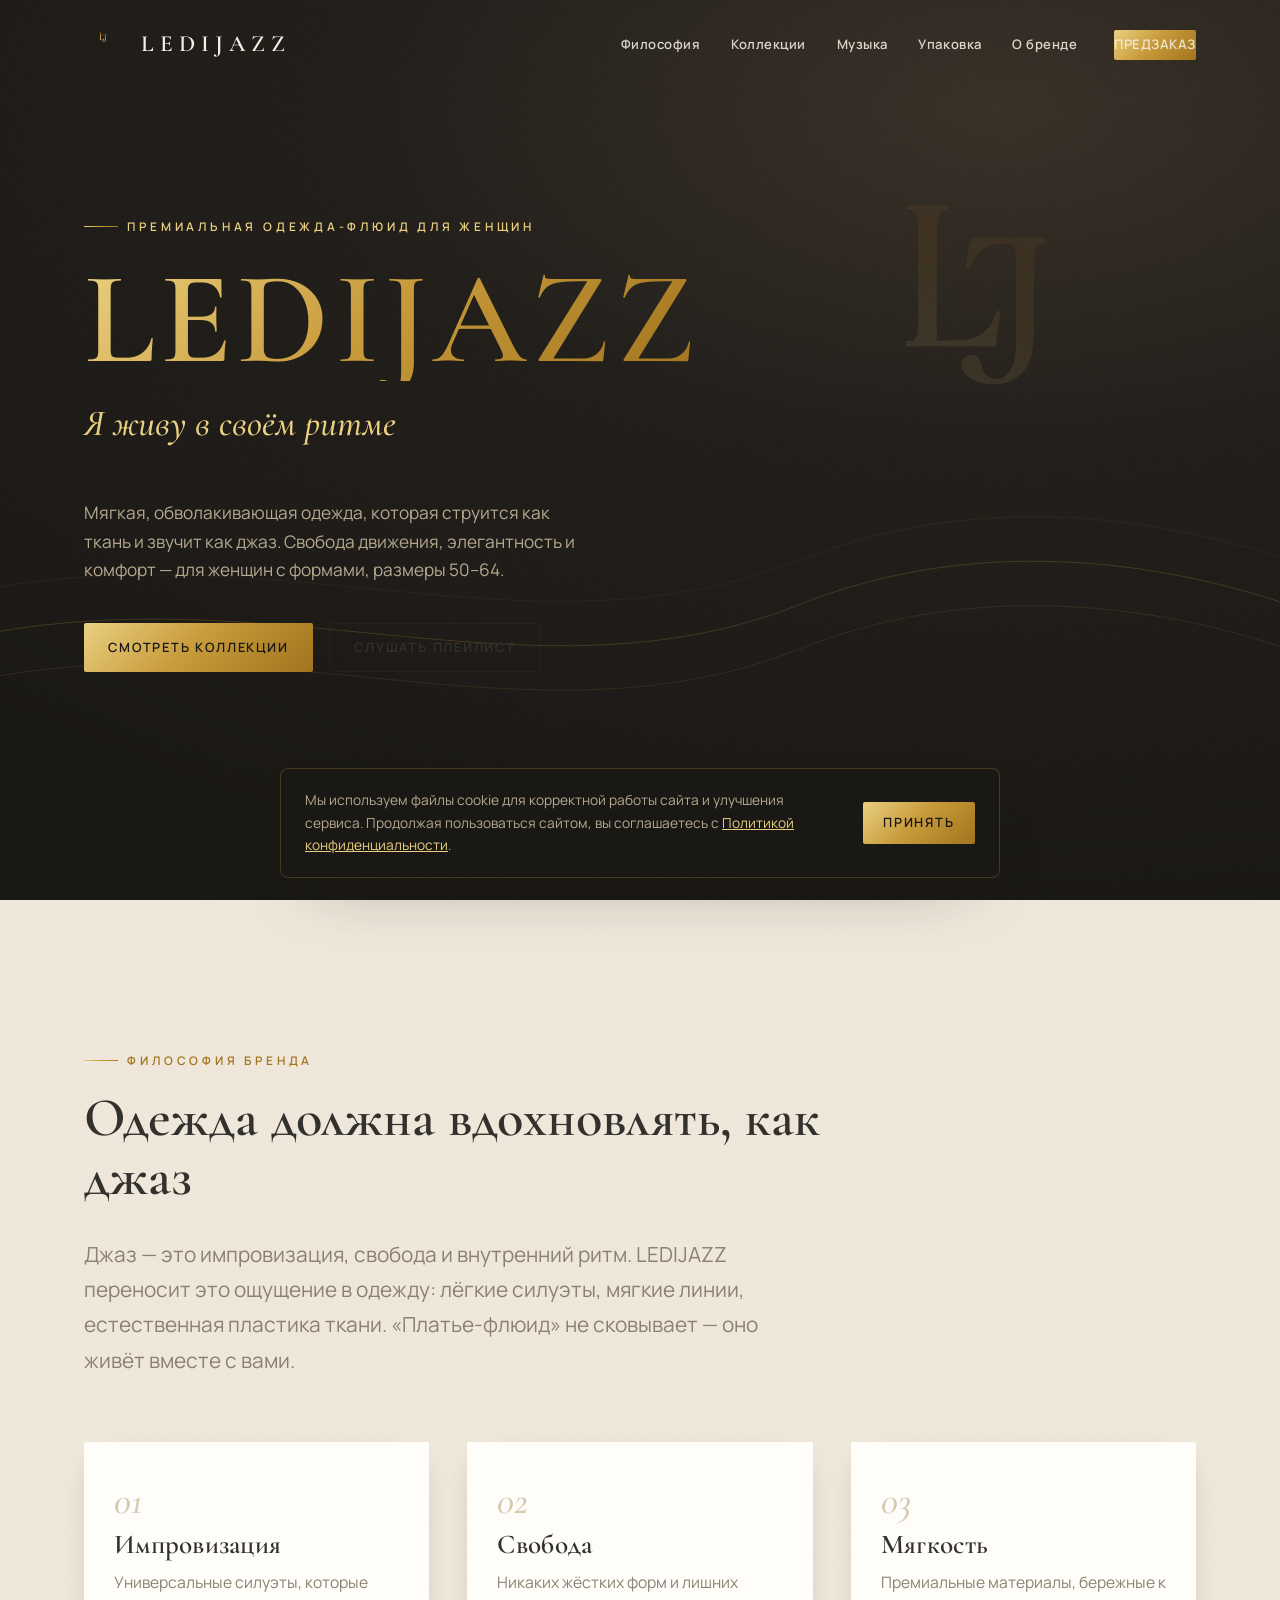
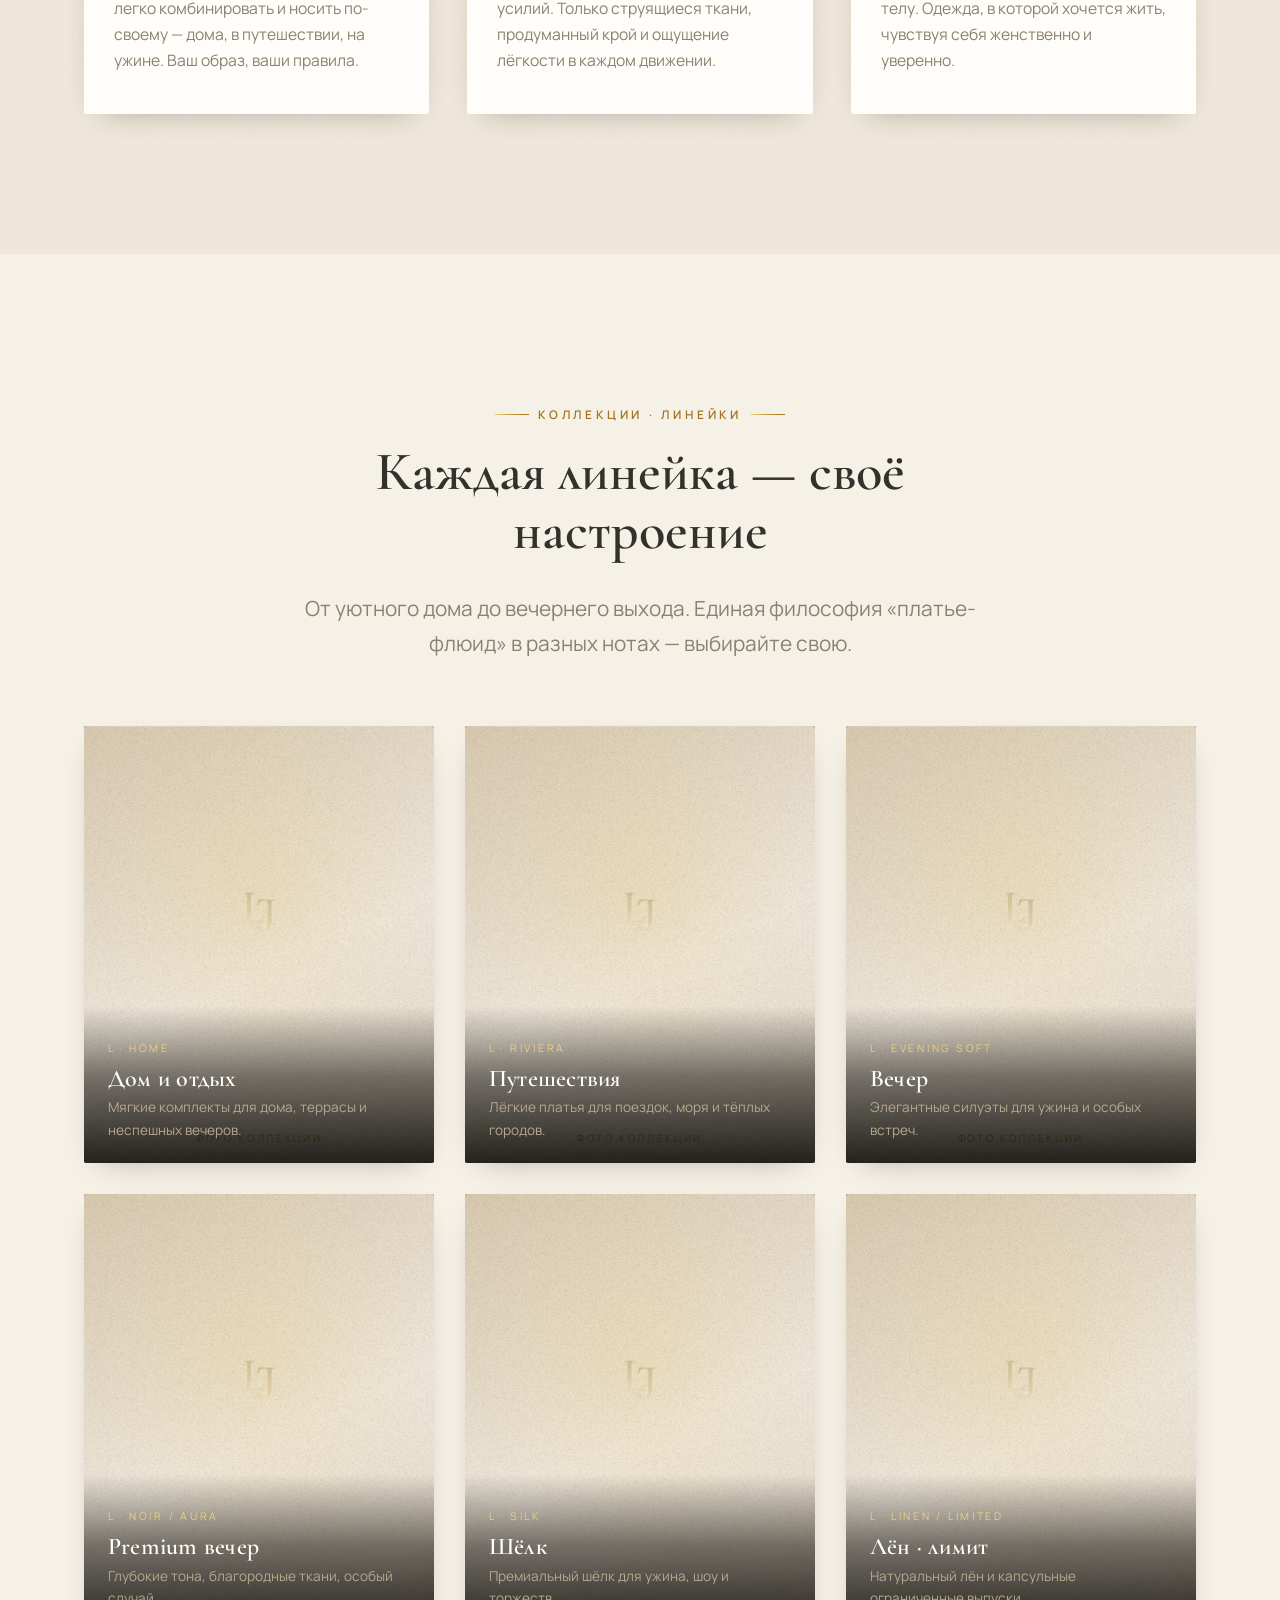
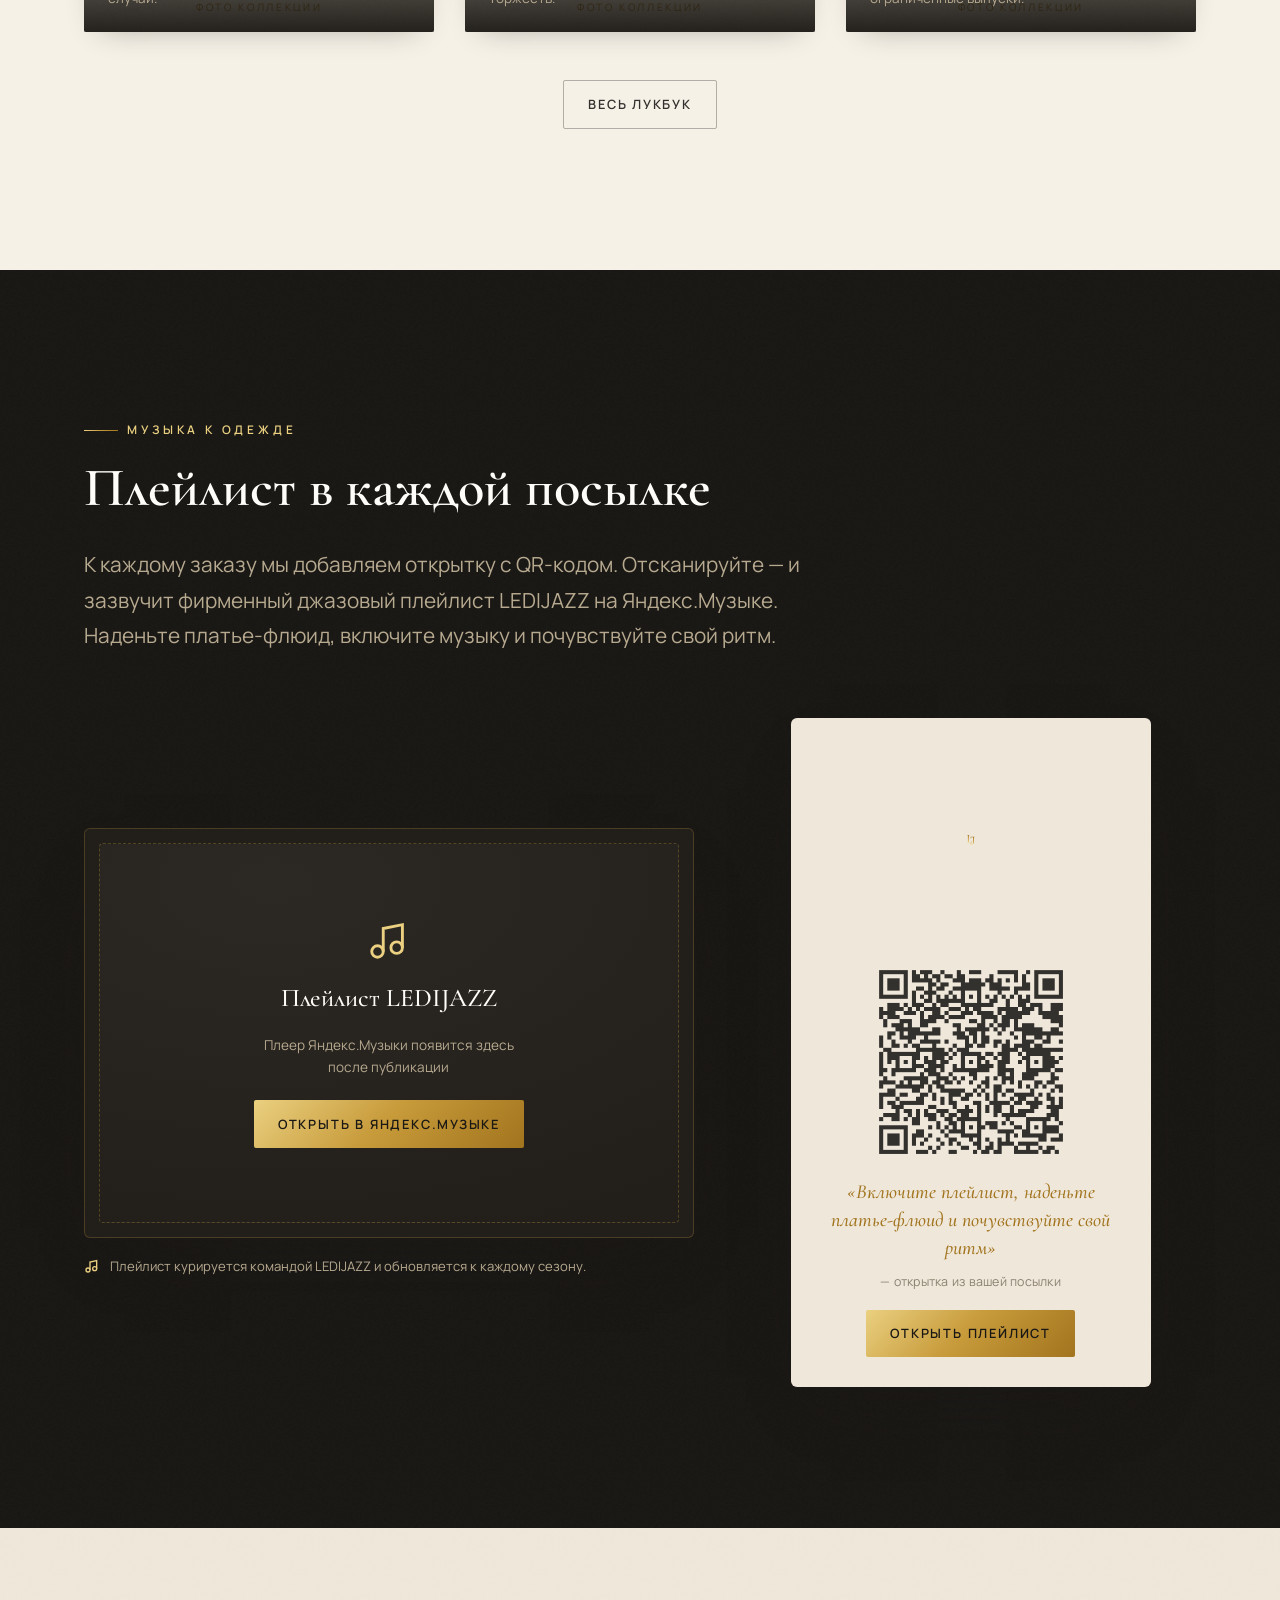
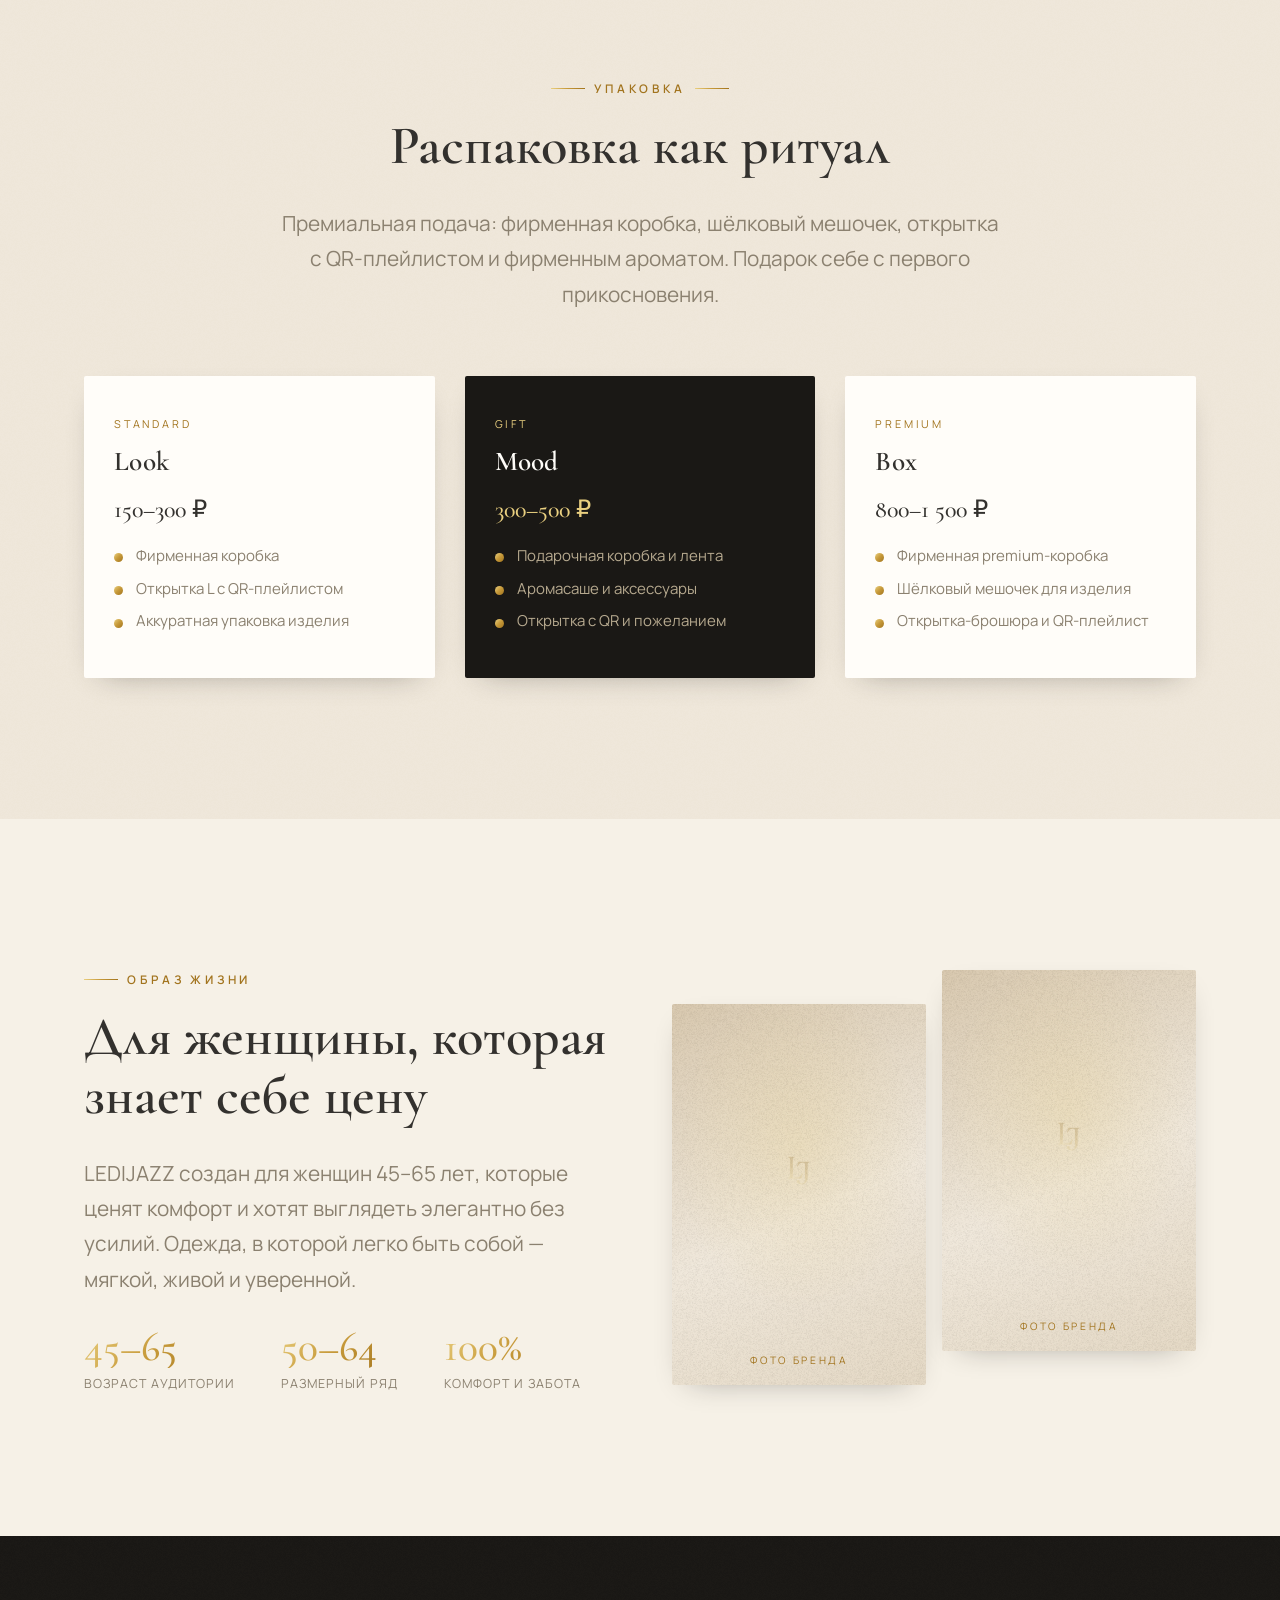
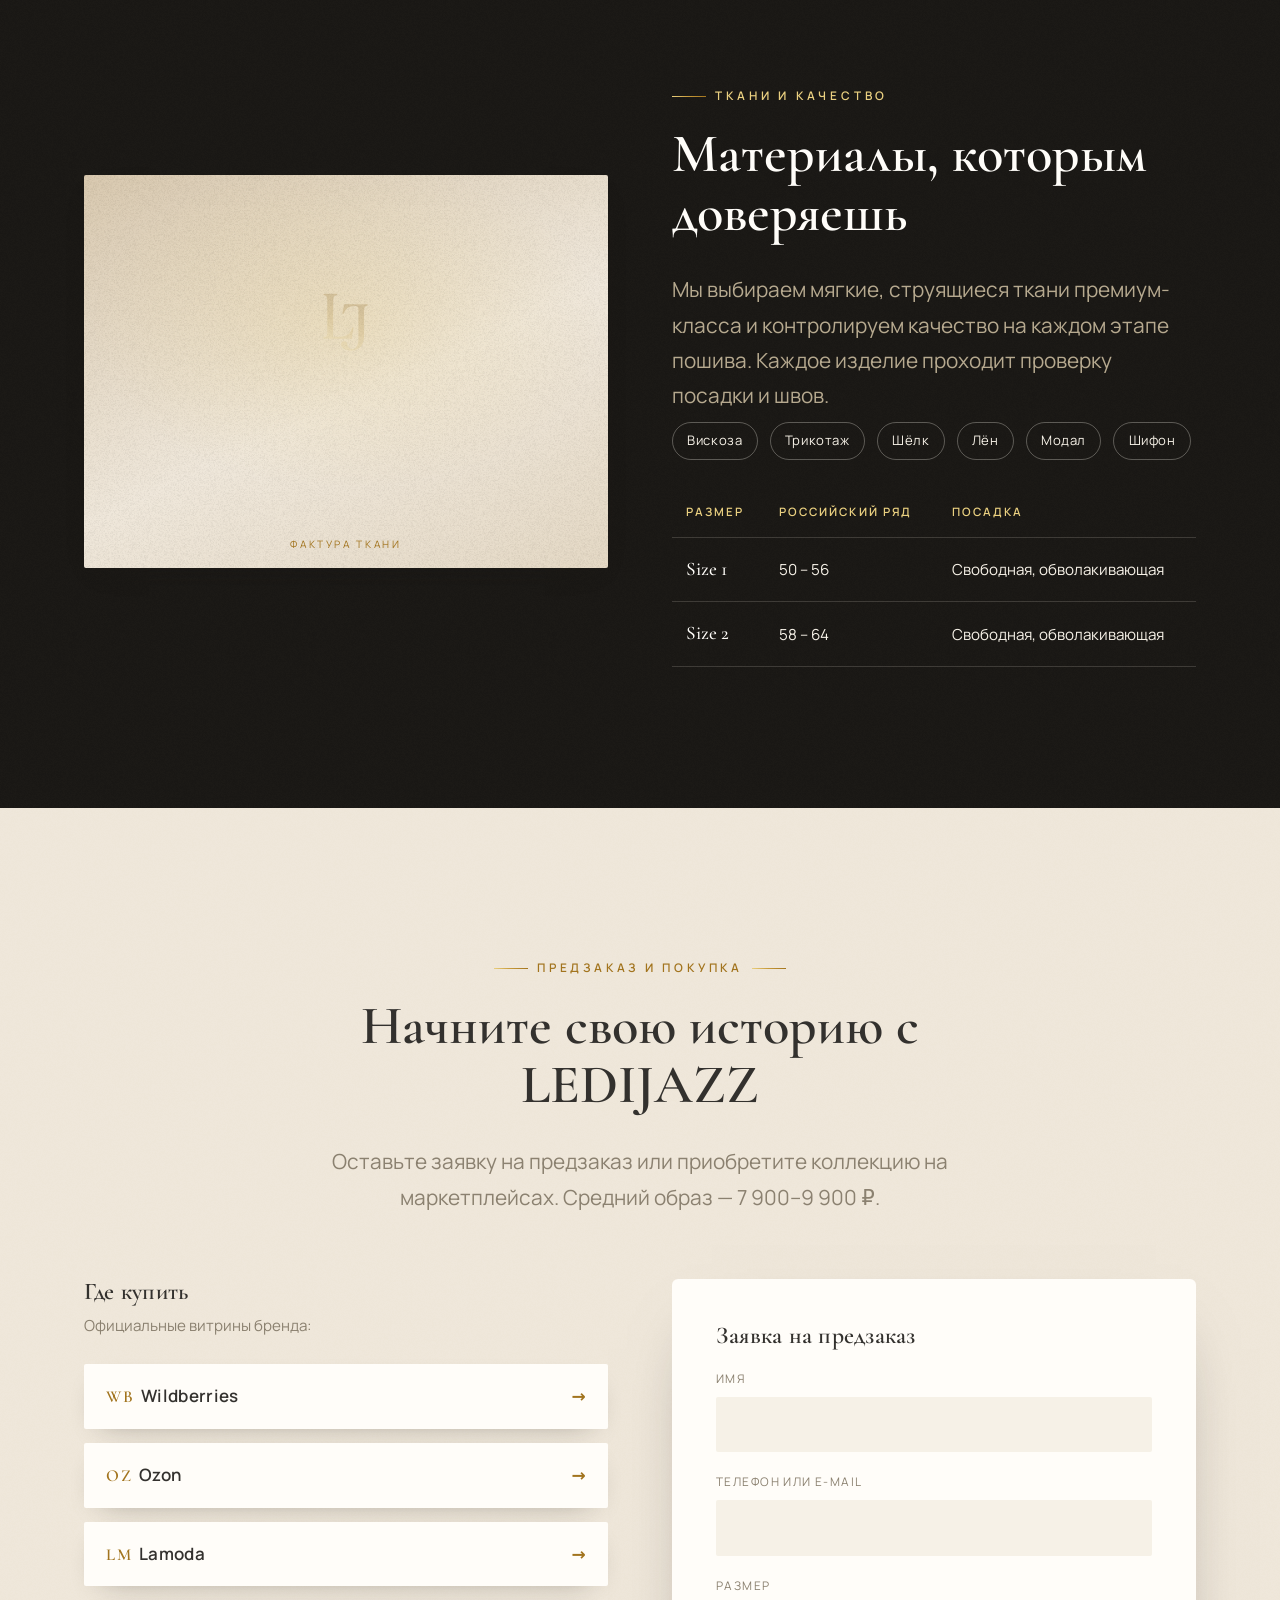
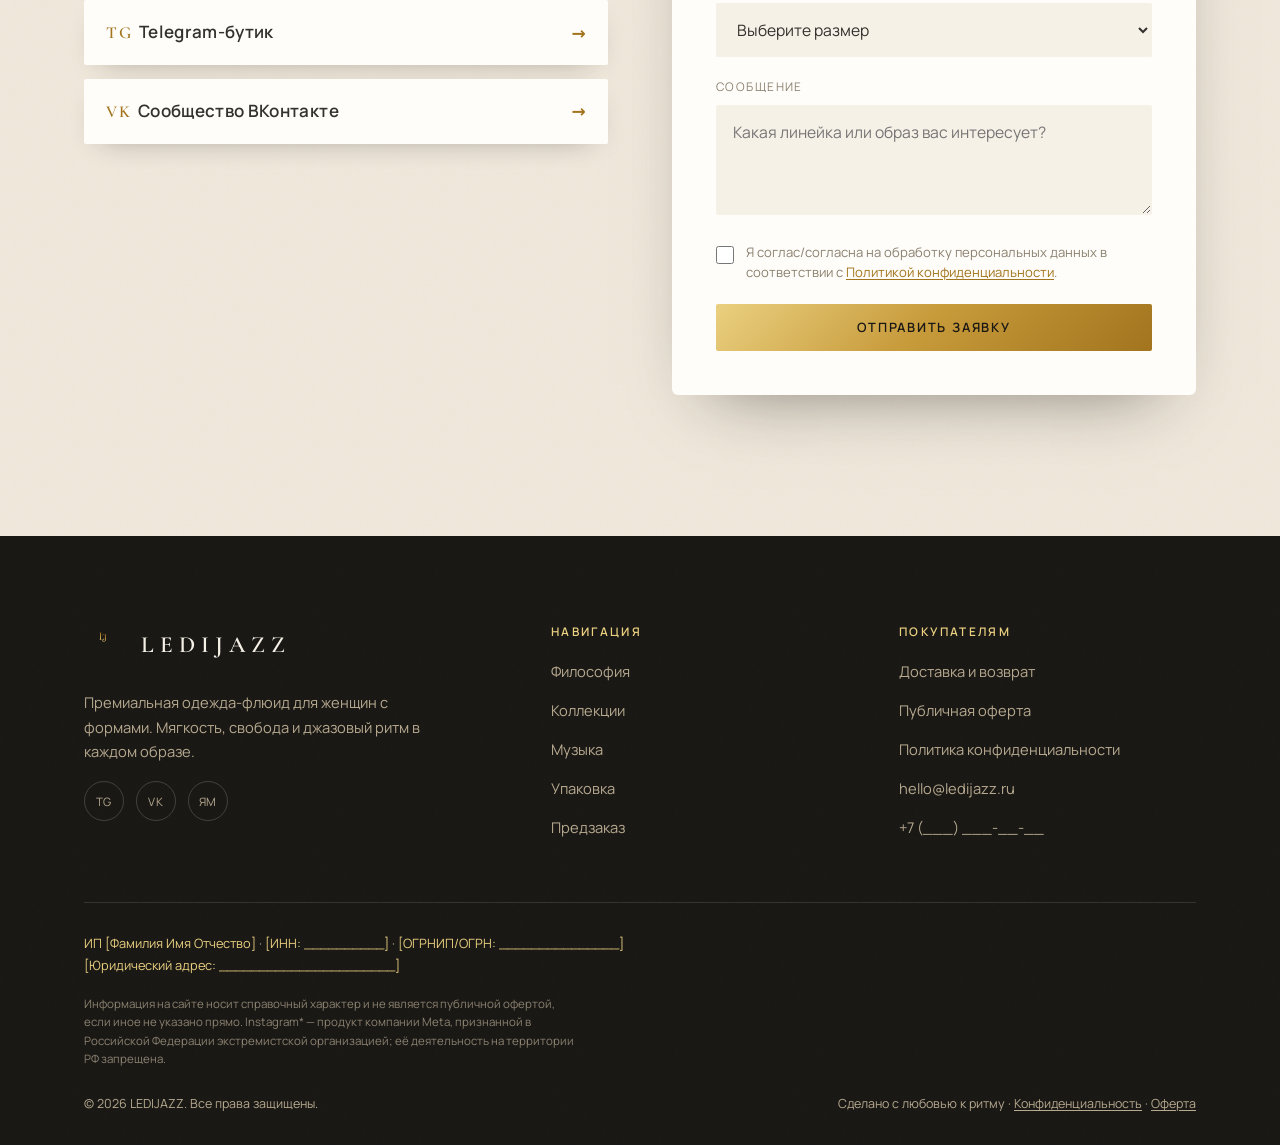
==== index.html @ 9dc288ba "Build premium LEDIJAZZ brand site Premium static brand showcase for LEDIJAZZ women's "fluid clothing" ====
<!DOCTYPE html>
<html lang="ru">
<head>
  <meta charset="UTF-8" />
  <meta name="viewport" content="width=device-width, initial-scale=1.0" />
  <title>LEDIJAZZ — премиальная одежда-флюид для женщин · Я живу в своём ритме</title>
  <meta name="description" content="LEDIJAZZ — премиальная одежда-флюид для женщин 45–65 лет, размеры 50–64. Мягкие, обволакивающие силуэты, философия джаза и плейлист в каждой посылке. Я живу в своём ритме." />
  <meta name="theme-color" content="#1A1815" />

  <!-- Open Graph -->
  <meta property="og:type" content="website" />
  <meta property="og:title" content="LEDIJAZZ — одежда-флюид. Я живу в своём ритме" />
  <meta property="og:description" content="Премиальная одежда-флюид для женщин с формами. Размеры 50–64. Джаз, мягкость, свобода." />
  <meta property="og:image" content="assets/img/ledijazz-logo.svg" />
  <meta property="og:locale" content="ru_RU" />

  <link rel="icon" type="image/svg+xml" href="assets/img/ledijazz-logo.svg" />
  <link rel="preload" href="assets/fonts/cormorant-garamond-600-normal-cyrillic.woff2" as="font" type="font/woff2" crossorigin />
  <link rel="preload" href="assets/fonts/manrope-400-normal-cyrillic.woff2" as="font" type="font/woff2" crossorigin />
  <link rel="stylesheet" href="assets/css/styles.css" />
</head>
<body>

  <!-- ============================ HEADER ============================ -->
  <header class="site-header">
    <div class="container">
      <a class="brand" href="#top" aria-label="LEDIJAZZ — на главную">
        <img class="mark" src="assets/img/ledijazz-logo.svg" alt="" />
        <span class="wordmark">Ledijazz</span>
      </a>
      <nav class="nav-links" aria-label="Главное меню">
        <a href="#philosophy">Философия</a>
        <a href="#collections">Коллекции</a>
        <a href="#music">Музыка</a>
        <a href="#packaging">Упаковка</a>
        <a href="#audience">О бренде</a>
        <a class="btn btn-gold nav-cta" href="#preorder">Предзаказ</a>
      </nav>
      <button class="nav-toggle" aria-label="Меню" aria-expanded="false">
        <span></span><span></span><span></span>
      </button>
    </div>
  </header>

  <!-- ============================ HERO ============================ -->
  <section class="hero grain" id="top">
    <img class="emblem-bg" src="assets/img/ledijazz-logo.svg" alt="" aria-hidden="true" />
    <svg class="deco-lines" viewBox="0 0 1440 900" preserveAspectRatio="xMidYMid slice" aria-hidden="true">
      <g fill="none" stroke="#C79A3A" stroke-width="1" opacity="0.5">
        <path d="M-50,720 C300,640 600,800 900,680 1200,560 1500,700 1500,700" />
        <path d="M-50,770 C300,690 600,850 900,730 1200,610 1500,750 1500,750" opacity="0.6"/>
        <path d="M-50,670 C300,590 600,750 900,630 1200,510 1500,650 1500,650" opacity="0.35"/>
      </g>
    </svg>
    <div class="container">
      <div class="hero-inner">
        <span class="kicker light reveal">Премиальная одежда-флюид для женщин</span>
        <h1 class="reveal d1"><span class="gold-text">Ledijazz</span></h1>
        <p class="tagline reveal d2">Я живу в своём ритме</p>
        <p class="sub reveal d3">Мягкая, обволакивающая одежда, которая струится как ткань и звучит как джаз. Свобода движения, элегантность и комфорт — для женщин с формами, размеры 50–64.</p>
        <div class="btn-row reveal d4">
          <a class="btn btn-gold" href="#collections">Смотреть коллекции</a>
          <a class="btn btn-ghost" href="#music" data-yandex-url>Слушать плейлист</a>
        </div>
      </div>
    </div>
    <div class="scroll-cue" aria-hidden="true"><span>Листайте</span><span class="line"></span></div>
  </section>

  <!-- ============================ PHILOSOPHY ============================ -->
  <section class="section-cream grain" id="philosophy">
    <div class="container">
      <div class="section-head reveal">
        <span class="kicker">Философия бренда</span>
        <h2 class="title">Одежда должна вдохновлять, как джаз</h2>
        <p class="lead">Джаз — это импровизация, свобода и внутренний ритм. LEDIJAZZ переносит это ощущение в одежду: лёгкие силуэты, мягкие линии, естественная пластика ткани. «Платье-флюид» не сковывает — оно живёт вместе с вами.</p>
      </div>
      <div class="philo-grid">
        <article class="philo-card reveal">
          <div class="idx">01</div>
          <h3>Импровизация</h3>
          <p>Универсальные силуэты, которые легко комбинировать и носить по-своему — дома, в путешествии, на ужине. Ваш образ, ваши правила.</p>
        </article>
        <article class="philo-card reveal d1">
          <div class="idx">02</div>
          <h3>Свобода</h3>
          <p>Никаких жёстких форм и лишних усилий. Только струящиеся ткани, продуманный крой и ощущение лёгкости в каждом движении.</p>
        </article>
        <article class="philo-card reveal d2">
          <div class="idx">03</div>
          <h3>Мягкость</h3>
          <p>Премиальные материалы, бережные к телу. Одежда, в которой хочется жить, чувствуя себя женственно и уверенно.</p>
        </article>
      </div>
    </div>
  </section>

  <!-- ============================ COLLECTIONS ============================ -->
  <section class="section-ivory" id="collections">
    <div class="container">
      <div class="section-head center reveal">
        <span class="kicker center">Коллекции · линейки</span>
        <h2 class="title">Каждая линейка — своё настроение</h2>
        <p class="lead">От уютного дома до вечернего выхода. Единая философия «платье-флюид» в разных нотах — выбирайте свою.</p>
      </div>
      <div class="collection-grid">

        <a class="coll-card reveal" href="collection.html">
          <div class="editorial">
            <img class="ph-emblem" src="assets/img/ledijazz-logo.svg" alt="" />
            <span class="ph-label">Фото коллекции</span>
          </div>
          <div class="meta">
            <span class="ln">L · Home</span>
            <h3>Дом и отдых</h3>
            <p>Мягкие комплекты для дома, террасы и неспешных вечеров.</p>
          </div>
        </a>

        <a class="coll-card reveal d1" href="collection.html">
          <div class="editorial">
            <img class="ph-emblem" src="assets/img/ledijazz-logo.svg" alt="" />
            <span class="ph-label">Фото коллекции</span>
          </div>
          <div class="meta">
            <span class="ln">L · Riviera</span>
            <h3>Путешествия</h3>
            <p>Лёгкие платья для поездок, моря и тёплых городов.</p>
          </div>
        </a>

        <a class="coll-card reveal d2" href="collection.html">
          <div class="editorial">
            <img class="ph-emblem" src="assets/img/ledijazz-logo.svg" alt="" />
            <span class="ph-label">Фото коллекции</span>
          </div>
          <div class="meta">
            <span class="ln">L · Evening Soft</span>
            <h3>Вечер</h3>
            <p>Элегантные силуэты для ужина и особых встреч.</p>
          </div>
        </a>

        <a class="coll-card reveal" href="collection.html">
          <div class="editorial">
            <img class="ph-emblem" src="assets/img/ledijazz-logo.svg" alt="" />
            <span class="ph-label">Фото коллекции</span>
          </div>
          <div class="meta">
            <span class="ln">L · Noir / Aura</span>
            <h3>Premium вечер</h3>
            <p>Глубокие тона, благородные ткани, особый случай.</p>
          </div>
        </a>

        <a class="coll-card reveal d1" href="collection.html">
          <div class="editorial">
            <img class="ph-emblem" src="assets/img/ledijazz-logo.svg" alt="" />
            <span class="ph-label">Фото коллекции</span>
          </div>
          <div class="meta">
            <span class="ln">L · Silk</span>
            <h3>Шёлк</h3>
            <p>Премиальный шёлк для ужина, шоу и торжеств.</p>
          </div>
        </a>

        <a class="coll-card reveal d2" href="collection.html">
          <div class="editorial">
            <img class="ph-emblem" src="assets/img/ledijazz-logo.svg" alt="" />
            <span class="ph-label">Фото коллекции</span>
          </div>
          <div class="meta">
            <span class="ln">L · Linen / Limited</span>
            <h3>Лён · лимит</h3>
            <p>Натуральный лён и капсульные ограниченные выпуски.</p>
          </div>
        </a>

      </div>
      <div class="btn-row reveal" style="justify-content:center;margin-top:48px">
        <a class="btn btn-ghost" href="collection.html">Весь лукбук</a>
      </div>
    </div>
  </section>

  <!-- ============================ MUSIC ============================ -->
  <section class="section-noir grain" id="music">
    <div class="container">
      <div class="section-head reveal">
        <span class="kicker light">Музыка к одежде</span>
        <h2 class="title">Плейлист в каждой посылке</h2>
        <p class="lead">К каждому заказу мы добавляем открытку с QR-кодом. Отсканируйте — и зазвучит фирменный джазовый плейлист LEDIJAZZ на Яндекс.Музыке. Наденьте платье-флюид, включите музыку и почувствуйте свой ритм.</p>
      </div>
      <div class="music-wrap">
        <div class="music-col reveal">
          <div class="music-player">
            <!-- src подставляется из config.js (yandexEmbedUrl). Замените на embed вашего плейлиста. -->
            <iframe data-yandex-embed
                    height="450"
                    frameborder="0"
                    title="Плейлист LEDIJAZZ на Яндекс.Музыке"
                    src="about:blank"
                    allow="clipboard-write"></iframe>
          </div>
          <p class="music-note">
            <svg width="16" height="16" viewBox="0 0 24 24" fill="none" stroke="#EAD080" stroke-width="2"><path d="M9 18V6l10-2v12"/><circle cx="6" cy="18" r="3"/><circle cx="16" cy="16" r="3"/></svg>
            Плейлист курируется командой LEDIJAZZ и обновляется к каждому сезону.
          </p>
        </div>
        <div class="music-col reveal d1">
          <div class="qr-card">
            <img class="seal" src="assets/img/ledijazz-logo.svg" alt="" />
            <img src="assets/img/qr-playlist.png" alt="QR-код плейлиста LEDIJAZZ" />
            <p class="postcard">«Включите плейлист, наденьте платье-флюид и почувствуйте свой ритм»</p>
            <p class="small">— открытка из вашей посылки</p>
            <a class="btn btn-gold" style="margin-top:18px" data-yandex-url href="#">Открыть плейлист</a>
          </div>
        </div>
      </div>
    </div>
  </section>

  <!-- ============================ PACKAGING ============================ -->
  <section class="section-cream grain" id="packaging">
    <div class="container">
      <div class="section-head center reveal">
        <span class="kicker center">Упаковка</span>
        <h2 class="title">Распаковка как ритуал</h2>
        <p class="lead">Премиальная подача: фирменная коробка, шёлковый мешочек, открытка с QR-плейлистом и фирменным ароматом. Подарок себе с первого прикосновения.</p>
      </div>
      <div class="pack-grid">
        <article class="pack-card reveal">
          <span class="tier">Standard</span>
          <h3>Look</h3>
          <p class="price">150–300 ₽</p>
          <ul>
            <li>Фирменная коробка</li>
            <li>Открытка L с QR-плейлистом</li>
            <li>Аккуратная упаковка изделия</li>
          </ul>
        </article>
        <article class="pack-card feature reveal d1">
          <span class="tier" style="color:var(--gold-lt)">Gift</span>
          <h3>Mood</h3>
          <p class="price">300–500 ₽</p>
          <ul>
            <li>Подарочная коробка и лента</li>
            <li>Аромасаше и аксессуары</li>
            <li>Открытка с QR и пожеланием</li>
          </ul>
        </article>
        <article class="pack-card reveal d2">
          <span class="tier">Premium</span>
          <h3>Box</h3>
          <p class="price">800–1 500 ₽</p>
          <ul>
            <li>Фирменная premium-коробка</li>
            <li>Шёлковый мешочек для изделия</li>
            <li>Открытка-брошюра и QR-плейлист</li>
          </ul>
        </article>
      </div>
    </div>
  </section>

  <!-- ============================ AUDIENCE / LIFESTYLE ============================ -->
  <section class="section-ivory" id="audience">
    <div class="container">
      <div class="split">
        <div class="split-text reveal">
          <span class="kicker">Образ жизни</span>
          <h2 class="title">Для женщины, которая знает себе цену</h2>
          <p class="lead">LEDIJAZZ создан для женщин 45–65 лет, которые ценят комфорт и хотят выглядеть элегантно без усилий. Одежда, в которой легко быть собой — мягкой, живой и уверенной.</p>
          <div class="stat-row">
            <div class="stat"><div class="n">45–65</div><div class="l">Возраст аудитории</div></div>
            <div class="stat"><div class="n">50–64</div><div class="l">Размерный ряд</div></div>
            <div class="stat"><div class="n">100%</div><div class="l">Комфорт и забота</div></div>
          </div>
        </div>
        <div class="split-media reveal d1">
          <div class="media-stack">
            <div class="editorial tall" data-zoom="">
              <img class="ph-emblem" src="assets/img/ledijazz-logo.svg" alt="" />
              <span class="ph-label">Фото бренда</span>
            </div>
            <div class="editorial tall" data-zoom="">
              <img class="ph-emblem" src="assets/img/ledijazz-logo.svg" alt="" />
              <span class="ph-label">Фото бренда</span>
            </div>
          </div>
        </div>
      </div>
    </div>
  </section>

  <!-- ============================ FABRICS & SIZES ============================ -->
  <section class="section-noir grain" id="quality">
    <div class="container">
      <div class="split rev">
        <div class="split-media reveal">
          <div class="editorial wide">
            <img class="ph-emblem" src="assets/img/ledijazz-logo.svg" alt="" />
            <span class="ph-label">Фактура ткани</span>
          </div>
        </div>
        <div class="split-text reveal d1">
          <span class="kicker light">Ткани и качество</span>
          <h2 class="title">Материалы, которым доверяешь</h2>
          <p class="lead">Мы выбираем мягкие, струящиеся ткани премиум-класса и контролируем качество на каждом этапе пошива. Каждое изделие проходит проверку посадки и швов.</p>
          <div class="fabric-list">
            <span class="chip">Вискоза</span>
            <span class="chip">Трикотаж</span>
            <span class="chip">Шёлк</span>
            <span class="chip">Лён</span>
            <span class="chip">Модал</span>
            <span class="chip">Шифон</span>
          </div>
          <table class="size-table">
            <thead><tr><th>Размер</th><th>Российский ряд</th><th>Посадка</th></tr></thead>
            <tbody>
              <tr><td>Size 1</td><td>50 – 56</td><td>Свободная, обволакивающая</td></tr>
              <tr><td>Size 2</td><td>58 – 64</td><td>Свободная, обволакивающая</td></tr>
            </tbody>
          </table>
        </div>
      </div>
    </div>
  </section>

  <!-- ============================ PREORDER ============================ -->
  <section class="section-cream grain" id="preorder">
    <div class="container">
      <div class="section-head center reveal">
        <span class="kicker center">Предзаказ и покупка</span>
        <h2 class="title">Начните свою историю с LEDIJAZZ</h2>
        <p class="lead">Оставьте заявку на предзаказ или приобретите коллекцию на маркетплейсах. Средний образ — 7&nbsp;900–9&nbsp;900&nbsp;₽.</p>
      </div>
      <div class="preorder-wrap">
        <div class="reveal">
          <h3 style="font-size:1.5rem;margin-bottom:8px">Где купить</h3>
          <p style="color:var(--muted);font-size:.95rem">Официальные витрины бренда:</p>
          <div class="buy-links">
            <a data-link="wildberries" href="#" target="_blank" rel="noopener"><span><span class="ico">WB</span> &nbsp;Wildberries</span><span class="arrow">→</span></a>
            <a data-link="ozon" href="#" target="_blank" rel="noopener"><span><span class="ico">OZ</span> &nbsp;Ozon</span><span class="arrow">→</span></a>
            <a data-link="lamoda" href="#" target="_blank" rel="noopener"><span><span class="ico">LM</span> &nbsp;Lamoda</span><span class="arrow">→</span></a>
            <a data-link="telegram" href="#" target="_blank" rel="noopener"><span><span class="ico">TG</span> &nbsp;Telegram-бутик</span><span class="arrow">→</span></a>
            <a data-link="vk" href="#" target="_blank" rel="noopener"><span><span class="ico">VK</span> &nbsp;Сообщество ВКонтакте</span><span class="arrow">→</span></a>
          </div>
        </div>

        <form class="form-card reveal d1" id="preorder-form" novalidate>
          <h3 style="font-size:1.5rem;margin-bottom:20px">Заявка на предзаказ</h3>
          <div class="form-msg" role="status"></div>
          <div class="field">
            <label for="f-name">Имя</label>
            <input type="text" id="f-name" name="name" autocomplete="name" required />
          </div>
          <div class="field">
            <label for="f-contact">Телефон или e-mail</label>
            <input type="text" id="f-contact" name="contact" autocomplete="email" required />
          </div>
          <div class="field">
            <label for="f-size">Размер</label>
            <select id="f-size" name="size">
              <option value="">Выберите размер</option>
              <option value="Size 1 (50–56)">Size 1 · 50–56</option>
              <option value="Size 2 (58–64)">Size 2 · 58–64</option>
              <option value="Не знаю / нужна консультация">Нужна консультация</option>
            </select>
          </div>
          <div class="field">
            <label for="f-note">Сообщение</label>
            <textarea id="f-note" name="note" placeholder="Какая линейка или образ вас интересует?"></textarea>
          </div>
          <label class="consent">
            <input type="checkbox" id="consent" name="consent" />
            <span>Я соглас/согласна на обработку персональных данных в соответствии с <a href="privacy.html" target="_blank" rel="noopener">Политикой конфиденциальности</a>.</span>
          </label>
          <button type="submit" class="btn btn-gold full">Отправить заявку</button>
        </form>
      </div>
    </div>
  </section>

  <!-- ============================ FOOTER ============================ -->
  <footer class="site-footer grain" id="contacts">
    <div class="container">
      <div class="footer-top">
        <div class="footer-brand">
          <a class="brand" href="#top">
            <img class="mark" src="assets/img/ledijazz-logo.svg" alt="" />
            <span class="wordmark">Ledijazz</span>
          </a>
          <p>Премиальная одежда-флюид для женщин с формами. Мягкость, свобода и джазовый ритм в каждом образе.</p>
          <div class="socials" style="margin-top:18px">
            <a data-link="telegram" href="#" target="_blank" rel="noopener" aria-label="Telegram">TG</a>
            <a data-link="vk" href="#" target="_blank" rel="noopener" aria-label="ВКонтакте">VK</a>
            <a data-yandex-url href="#" target="_blank" rel="noopener" aria-label="Яндекс.Музыка">ЯМ</a>
          </div>
        </div>
        <div class="footer-col">
          <h4>Навигация</h4>
          <ul>
            <li><a href="#philosophy">Философия</a></li>
            <li><a href="#collections">Коллекции</a></li>
            <li><a href="#music">Музыка</a></li>
            <li><a href="#packaging">Упаковка</a></li>
            <li><a href="#preorder">Предзаказ</a></li>
          </ul>
        </div>
        <div class="footer-col">
          <h4>Покупателям</h4>
          <ul>
            <li><a href="delivery.html">Доставка и возврат</a></li>
            <li><a href="offer.html">Публичная оферта</a></li>
            <li><a href="privacy.html">Политика конфиденциальности</a></li>
            <li><a data-contact-email href="mailto:hello@ledijazz.ru">hello@ledijazz.ru</a></li>
            <li><a data-contact-phone href="tel:+7">+7 (___) ___-__-__</a></li>
          </ul>
        </div>
      </div>

      <div class="requisites" style="margin-top:30px">
        <span data-req="legalName" class="ph">ИП [Фамилия Имя Отчество]</span> ·
        <span data-req="inn" class="ph">[ИНН: __________]</span> ·
        <span data-req="ogrn" class="ph">[ОГРНИП/ОГРН: _______________]</span><br>
        <span data-req="address" class="ph">[Юридический адрес: ______________________]</span>
      </div>

      <p class="disclaimer">
        Информация на сайте носит справочный характер и не является публичной офертой, если иное не указано прямо.
        Instagram* — продукт компании Meta, признанной в Российской Федерации экстремистской организацией;
        её деятельность на территории РФ запрещена.
      </p>

      <div class="footer-bottom">
        <span>© <span data-year>2026</span> LEDIJAZZ. Все права защищены.</span>
        <span>Сделано с любовью к ритму · <a href="privacy.html">Конфиденциальность</a> · <a href="offer.html">Оферта</a></span>
      </div>
    </div>
  </footer>

  <!-- Cookie banner -->
  <div class="cookie" role="dialog" aria-label="Уведомление о файлах cookie">
    <p>Мы используем файлы cookie для корректной работы сайта и улучшения сервиса. Продолжая пользоваться сайтом, вы соглашаетесь с <a href="privacy.html">Политикой конфиденциальности</a>.</p>
    <button class="btn btn-gold" data-cookie-accept>Принять</button>
  </div>

  <!-- Lightbox -->
  <div class="lightbox" role="dialog" aria-label="Просмотр изображения">
    <button class="close" aria-label="Закрыть">×</button>
    <img src="" alt="" />
  </div>

  <script src="assets/js/config.js"></script>
  <script src="assets/js/main.js"></script>
</body>
</html>
---- assets/css/styles.css ----
/* =========================================================================
   LEDIJAZZ — премиальный сайт бренда
   Дизайн-система: бежево-золотая палитра из логотипа, джазовая премиум-эстетика
   ========================================================================= */

@import url("../fonts/fonts.css");

/* ----------------------------- Tokens ----------------------------------- */
:root {
  --cream:    #EFE7DA;
  --ivory:    #F6F1E7;
  --sand:     #E4D8C4;
  --sand-2:   #D8C8AE;
  --gold:     #C79A3A;
  --gold-lt:  #EAD080;
  --bronze:   #A2741E;
  --graphite: #33312E;
  --noir:     #1A1815;
  --noir-2:   #221F1B;
  --noir-3:   #2C2823;
  --white:    #FFFDF9;
  --muted:    #8B8170;
  --muted-d:  #B6A98F;

  --gold-grad: linear-gradient(135deg, var(--gold-lt) 0%, var(--gold) 48%, var(--bronze) 100%);

  --serif: "Cormorant Garamond", "Times New Roman", Georgia, serif;
  --sans:  "Manrope", system-ui, -apple-system, "Segoe UI", Roboto, sans-serif;

  --maxw: 1240px;
  --gutter: clamp(20px, 5vw, 64px);
  --radius: 2px;

  --shadow-sm: 0 10px 30px -18px rgba(26,24,21,.45);
  --shadow-md: 0 30px 70px -40px rgba(26,24,21,.6);

  --ease: cubic-bezier(.22,.61,.36,1);
}

/* ----------------------------- Reset ------------------------------------ */
*, *::before, *::after { box-sizing: border-box; }
* { margin: 0; }
html { scroll-behavior: smooth; -webkit-text-size-adjust: 100%; }
@media (prefers-reduced-motion: reduce) {
  html { scroll-behavior: auto; }
  * { animation: none !important; transition: none !important; }
}
body {
  font-family: var(--sans);
  font-weight: 400;
  color: var(--graphite);
  background: var(--cream);
  line-height: 1.65;
  font-size: 17px;
  -webkit-font-smoothing: antialiased;
  text-rendering: optimizeLegibility;
  overflow-x: hidden;
}
img, svg { display: block; max-width: 100%; }
a { color: inherit; text-decoration: none; }
button { font: inherit; cursor: pointer; border: none; background: none; color: inherit; }
ul { list-style: none; padding: 0; }

/* ----------------------------- Typography ------------------------------- */
h1, h2, h3, h4 { font-family: var(--serif); font-weight: 600; line-height: 1.08; letter-spacing: .01em; }
.kicker {
  font-family: var(--sans);
  font-weight: 600;
  font-size: .74rem;
  letter-spacing: .32em;
  text-transform: uppercase;
  color: var(--bronze);
  display: inline-flex;
  align-items: center;
  gap: .8em;
}
.kicker::before {
  content: "";
  width: 34px; height: 1px;
  background: var(--gold-grad);
  display: inline-block;
}
.kicker.center::after {
  content: "";
  width: 34px; height: 1px;
  background: var(--gold-grad);
  display: inline-block;
}
.kicker.light { color: var(--gold-lt); }

h2.title {
  font-size: clamp(2rem, 5vw, 3.4rem);
  margin: .35em 0 .55em;
  letter-spacing: 0;
}
.lead {
  font-size: clamp(1.05rem, 2vw, 1.3rem);
  color: var(--muted);
  max-width: 56ch;
  line-height: 1.7;
}
.serif-accent { font-family: var(--serif); font-style: italic; }
.gold-text {
  background: var(--gold-grad);
  -webkit-background-clip: text; background-clip: text;
  -webkit-text-fill-color: transparent; color: transparent;
}

/* ----------------------------- Layout ----------------------------------- */
.container { width: 100%; max-width: var(--maxw); margin-inline: auto; padding-inline: var(--gutter); }
section { position: relative; padding-block: clamp(72px, 11vw, 150px); }
.section-cream { background: var(--cream); }
.section-ivory { background: var(--ivory); }
.section-sand  { background: linear-gradient(180deg, var(--ivory), var(--sand)); }
.section-noir  { background: var(--noir); color: var(--ivory); }
.section-noir .lead { color: var(--muted-d); }
.section-noir h2, .section-noir h3 { color: var(--white); }

/* grain overlay helper */
.grain::after {
  content: "";
  position: absolute; inset: 0;
  background-image: url("../img/grain.png");
  background-size: 240px;
  opacity: .5;
  pointer-events: none;
  mix-blend-mode: overlay;
  z-index: 1;
}
.section-noir.grain::after { opacity: .7; }
section > .container { position: relative; z-index: 2; }

.section-head { max-width: 760px; margin-bottom: clamp(36px, 6vw, 64px); }
.section-head.center { margin-inline: auto; text-align: center; }
.section-head.center .lead { margin-inline: auto; }

/* ----------------------------- Buttons ---------------------------------- */
.btn {
  --bg: var(--graphite); --fg: var(--ivory);
  display: inline-flex; align-items: center; justify-content: center; gap: .6em;
  padding: 1.02em 1.9em;
  background: var(--bg); color: var(--fg);
  font-size: .8rem; font-weight: 600; letter-spacing: .14em; text-transform: uppercase;
  border-radius: var(--radius);
  transition: transform .4s var(--ease), box-shadow .4s var(--ease), background .4s var(--ease), color .4s var(--ease);
  position: relative; overflow: hidden;
}
.btn:hover { transform: translateY(-3px); box-shadow: var(--shadow-md); }
.btn-gold { --bg: transparent; --fg: var(--noir); background: var(--gold-grad); }
.btn-ghost {
  --bg: transparent; --fg: var(--graphite);
  border: 1px solid color-mix(in srgb, var(--graphite) 35%, transparent);
}
.btn-ghost:hover { background: var(--graphite); color: var(--ivory); border-color: var(--graphite); }
.section-noir .btn-ghost { --fg: var(--ivory); border-color: color-mix(in srgb, var(--ivory) 30%, transparent); }
.section-noir .btn-ghost:hover { background: var(--ivory); color: var(--noir); }
.btn-row { display: flex; flex-wrap: wrap; gap: 16px; }

/* ----------------------------- Header / Nav ----------------------------- */
.site-header {
  position: fixed; inset: 0 0 auto 0; z-index: 100;
  display: flex; align-items: center;
  padding: clamp(14px, 2.4vw, 26px) 0;
  transition: background .5s var(--ease), padding .5s var(--ease), box-shadow .5s var(--ease);
}
.site-header.scrolled {
  background: color-mix(in srgb, var(--cream) 90%, transparent);
  backdrop-filter: blur(14px);
  padding-block: 12px;
  box-shadow: 0 1px 0 color-mix(in srgb, var(--bronze) 22%, transparent);
}
.site-header .container { display: flex; align-items: center; justify-content: space-between; gap: 24px; }

.brand { display: inline-flex; align-items: center; gap: 13px; }
.brand .mark { width: 38px; height: 38px; flex: none; transition: transform .5s var(--ease); }
.brand:hover .mark { transform: rotate(-6deg); }
.brand .wordmark {
  font-family: var(--serif); font-weight: 600; font-size: 1.45rem;
  letter-spacing: .26em; text-transform: uppercase; color: var(--graphite);
  line-height: 1; padding-left: .26em;
}
/* header over dark hero (top, not scrolled) */
.site-header:not(.scrolled) .brand .wordmark { color: var(--ivory); }
.site-header:not(.scrolled) .nav-links a { color: color-mix(in srgb, var(--ivory) 86%, transparent); }
.site-header:not(.scrolled) .nav-toggle span { background: var(--ivory); }

.nav-links { display: flex; align-items: center; gap: clamp(18px, 2.4vw, 38px); }
.nav-links a {
  font-size: .82rem; font-weight: 600; letter-spacing: .04em; color: var(--graphite);
  position: relative; padding: 4px 0; transition: color .3s var(--ease);
}
.nav-links a::after {
  content: ""; position: absolute; left: 0; bottom: -2px; width: 0; height: 1px;
  background: var(--gold-grad); transition: width .4s var(--ease);
}
.nav-links a:hover::after { width: 100%; }
.nav-links a:hover { color: var(--bronze); }
.nav-cta { margin-left: 6px; }

.nav-toggle { display: none; width: 44px; height: 44px; flex-direction: column; justify-content: center; gap: 6px; align-items: center; }
.nav-toggle span { width: 26px; height: 2px; background: var(--graphite); transition: transform .4s var(--ease), opacity .3s var(--ease); }
.nav-toggle.open span:nth-child(1) { transform: translateY(8px) rotate(45deg); }
.nav-toggle.open span:nth-child(2) { opacity: 0; }
.nav-toggle.open span:nth-child(3) { transform: translateY(-8px) rotate(-45deg); }

@media (max-width: 880px) {
  .nav-toggle { display: flex; z-index: 120; }
  .nav-links {
    position: fixed; inset: 0; flex-direction: column; justify-content: center; gap: 30px;
    background: var(--noir); color: var(--ivory);
    transform: translateX(100%); transition: transform .55s var(--ease); z-index: 110;
  }
  .nav-links.open { transform: translateX(0); }
  .nav-links a { color: var(--ivory) !important; font-size: 1.4rem; font-family: var(--serif); letter-spacing: .08em; }
  .nav-cta { margin: 10px 0 0; }
}

/* ----------------------------- Hero ------------------------------------- */
.hero {
  min-height: 100svh; display: flex; align-items: center;
  background: radial-gradient(120% 90% at 78% 12%, #3a3128 0%, var(--noir-2) 42%, var(--noir) 100%);
  color: var(--ivory); overflow: hidden; padding-top: 120px;
}
.hero .emblem-bg {
  position: absolute; right: -6%; top: 50%; transform: translateY(-50%);
  width: min(70vw, 760px); opacity: .10; z-index: 0; pointer-events: none;
  filter: drop-shadow(0 0 60px rgba(199,154,58,.3));
}
.hero .deco-lines { position: absolute; inset: 0; z-index: 0; opacity: .5; pointer-events: none; }
.hero-inner { position: relative; z-index: 3; max-width: 760px; }
.hero h1 {
  font-size: clamp(3.4rem, 12vw, 8.2rem);
  letter-spacing: .04em; line-height: .92; margin: .18em 0 .1em;
  text-transform: uppercase;
}
.hero h1 .gold-text { display: inline-block; }
.hero .tagline {
  font-family: var(--serif); font-style: italic; font-weight: 500;
  font-size: clamp(1.4rem, 3.4vw, 2.3rem); color: var(--gold-lt);
  margin-bottom: 1.2em;
}
.hero .sub { color: var(--muted-d); max-width: 46ch; margin-bottom: 2.2em; font-size: 1.08rem; }
.scroll-cue {
  position: absolute; left: 50%; bottom: 30px; transform: translateX(-50%); z-index: 3;
  display: flex; flex-direction: column; align-items: center; gap: 10px;
  color: var(--muted-d); font-size: .68rem; letter-spacing: .28em; text-transform: uppercase;
}
.scroll-cue .line { width: 1px; height: 46px; background: linear-gradient(var(--gold), transparent); animation: cue 2.2s var(--ease) infinite; }
@keyframes cue { 0%,100%{ transform: scaleY(.4); opacity:.4; transform-origin: top; } 50%{ transform: scaleY(1); opacity:1; transform-origin: top; } }

/* ----------------------------- Reveal animation ------------------------- */
.reveal { opacity: 0; transform: translateY(26px); transition: opacity .9s var(--ease), transform .9s var(--ease); }
.reveal.in { opacity: 1; transform: none; }
.reveal.d1 { transition-delay: .08s; }
.reveal.d2 { transition-delay: .16s; }
.reveal.d3 { transition-delay: .24s; }
.reveal.d4 { transition-delay: .32s; }

/* ----------------------------- Editorial image blocks ------------------- */
/* Replace placeholder by setting --img on the element, e.g.
   <div class="editorial" style="--img:url('assets/img/your-photo.jpg')"></div> */
.editorial {
  position: relative; border-radius: var(--radius); overflow: hidden;
  background:
    var(--img, none),
    linear-gradient(155deg, var(--sand-2) 0%, var(--cream) 55%, var(--sand) 100%);
  background-size: cover; background-position: center;
  aspect-ratio: 3 / 4; box-shadow: var(--shadow-sm);
  isolation: isolate;
}
.editorial.wide { aspect-ratio: 4 / 3; }
.editorial.tall { aspect-ratio: 2 / 3; }
.editorial::before { /* placeholder art: emblem watermark + grain */
  content: ""; position: absolute; inset: 0; z-index: 0;
  background:
    url("../img/grain.png") 0 0 / 200px,
    radial-gradient(70% 60% at 50% 38%, color-mix(in srgb, var(--gold-lt) 30%, transparent), transparent 70%);
  opacity: .8;
}
.editorial .ph-emblem {
  position: absolute; inset: 0; z-index: 1; margin: auto;
  width: 46%; opacity: .26;
  filter: saturate(.7) contrast(1.05);
}
.editorial .ph-label {
  position: absolute; left: 0; right: 0; bottom: 16px; z-index: 2; text-align: center;
  font-size: .64rem; letter-spacing: .26em; text-transform: uppercase; color: var(--bronze);
}
/* When a real image is set, hide placeholder art */
.editorial[style*="--img:url"]::before,
.editorial[style*="--img: url"]::before { display: none; }
.editorial[style*="--img:url"] .ph-emblem,
.editorial[style*="--img:url"] .ph-label,
.editorial[style*="--img: url"] .ph-emblem,
.editorial[style*="--img: url"] .ph-label { display: none; }

/* ----------------------------- Philosophy ------------------------------- */
.philo-grid { display: grid; grid-template-columns: repeat(3, 1fr); gap: clamp(20px, 3vw, 44px); margin-top: 12px; }
.philo-card { padding: 40px 30px; background: var(--white); border-radius: var(--radius); box-shadow: var(--shadow-sm); position: relative; overflow: hidden; }
.philo-card::before { content: ""; position: absolute; left: 0; top: 0; width: 100%; height: 3px; background: var(--gold-grad); transform: scaleX(0); transform-origin: left; transition: transform .6s var(--ease); }
.philo-card:hover::before { transform: scaleX(1); }
.philo-card .idx { font-family: var(--serif); font-style: italic; font-size: 2.4rem; color: var(--sand-2); line-height: 1; }
.philo-card h3 { font-size: 1.7rem; margin: .35em 0 .4em; }
.philo-card p { color: var(--muted); font-size: .98rem; }

/* ----------------------------- Collections ------------------------------ */
.collection-grid { display: grid; grid-template-columns: repeat(3, 1fr); gap: clamp(18px, 2.4vw, 34px); }
.coll-card { position: relative; display: block; border-radius: var(--radius); overflow: hidden; background: var(--noir); box-shadow: var(--shadow-sm); }
.coll-card .editorial { aspect-ratio: 4/5; box-shadow: none; border-radius: 0; transition: transform .9s var(--ease); }
.coll-card:hover .editorial { transform: scale(1.05); }
.coll-card .meta {
  position: absolute; inset: auto 0 0 0; z-index: 3; padding: 26px 24px 22px;
  background: linear-gradient(to top, rgba(20,18,15,.92), rgba(20,18,15,.55) 55%, transparent);
  color: var(--ivory);
}
.coll-card .meta .ln { font-size: .66rem; letter-spacing: .26em; text-transform: uppercase; color: var(--gold-lt); }
.coll-card .meta h3 { font-size: 1.5rem; color: var(--white); margin: .25em 0 .2em; }
.coll-card .meta p { font-size: .85rem; color: var(--muted-d); }

/* ----------------------------- Music ------------------------------------ */
.music-wrap { display: grid; grid-template-columns: 1.15fr .85fr; gap: clamp(28px, 4vw, 60px); align-items: center; }
.music-player { background: var(--noir-2); border: 1px solid color-mix(in srgb, var(--gold) 24%, transparent); border-radius: 6px; padding: 14px; box-shadow: var(--shadow-md); }
.music-player iframe { width: 100%; border: none; border-radius: 4px; display: block; }
.player-placeholder {
  min-height: 380px; border-radius: 4px;
  background: radial-gradient(120% 100% at 30% 10%, var(--noir-3), var(--noir-2));
  border: 1px dashed color-mix(in srgb, var(--gold) 30%, transparent);
  display: flex; flex-direction: column; align-items: center; justify-content: center; gap: 14px;
  text-align: center; padding: 30px;
}
.player-placeholder .pp-title { font-family: var(--serif); font-size: 1.6rem; color: var(--white); }
.player-placeholder .pp-sub { font-size: .85rem; color: var(--muted-d); max-width: 32ch; }
.player-placeholder .btn { margin-top: 8px; }
.music-note { margin-top: 18px; font-size: .82rem; color: var(--muted-d); display: flex; align-items: center; gap: 10px; }
.qr-card {
  background: var(--cream); color: var(--graphite); border-radius: 6px; padding: 30px;
  text-align: center; box-shadow: var(--shadow-md); max-width: 360px; margin-inline: auto;
  position: relative;
}
.qr-card img { width: 200px; height: 200px; margin: 6px auto 16px; border-radius: 4px; }
.qr-card .postcard { font-family: var(--serif); font-style: italic; font-size: 1.25rem; color: var(--bronze); line-height: 1.4; }
.qr-card .small { font-size: .78rem; color: var(--muted); margin-top: 10px; letter-spacing: .02em; }
.qr-card .seal { width: 40px; margin: 0 auto 14px; opacity: .9; }

/* ----------------------------- Packaging -------------------------------- */
.pack-grid { display: grid; grid-template-columns: repeat(3, 1fr); gap: clamp(18px, 2.4vw, 30px); }
.pack-card { background: var(--white); border-radius: var(--radius); padding: 36px 30px; box-shadow: var(--shadow-sm); display: flex; flex-direction: column; gap: 14px; border-top: 3px solid transparent; transition: transform .5s var(--ease), box-shadow .5s var(--ease); }
.pack-card:hover { transform: translateY(-6px); box-shadow: var(--shadow-md); border-top-color: var(--gold); }
.pack-card .tier { font-size: .68rem; letter-spacing: .26em; text-transform: uppercase; color: var(--bronze); }
.pack-card h3 { font-size: 1.7rem; }
.pack-card .price { font-family: var(--serif); font-size: 1.5rem; color: var(--graphite); }
.pack-card ul li { position: relative; padding-left: 22px; margin-bottom: 8px; color: var(--muted); font-size: .94rem; }
.pack-card ul li::before { content: ""; position: absolute; left: 0; top: .62em; width: 9px; height: 9px; background: var(--gold-grad); border-radius: 50%; }
.pack-card.feature { background: var(--noir); color: var(--ivory); }
.pack-card.feature h3 { color: var(--white); }
.pack-card.feature .price { color: var(--gold-lt); }
.pack-card.feature ul li { color: var(--muted-d); }

/* ----------------------------- Audience / Lifestyle --------------------- */
.split { display: grid; grid-template-columns: 1fr 1fr; gap: clamp(28px, 5vw, 80px); align-items: center; }
.split.rev .split-media { order: -1; }
.stat-row { display: flex; gap: clamp(20px, 4vw, 46px); margin-top: 30px; flex-wrap: wrap; }
.stat .n { font-family: var(--serif); font-size: 2.6rem; line-height: 1; background: var(--gold-grad); -webkit-background-clip: text; background-clip: text; -webkit-text-fill-color: transparent; }
.stat .l { font-size: .78rem; letter-spacing: .08em; color: var(--muted); text-transform: uppercase; margin-top: 6px; }
.media-stack { display: grid; grid-template-columns: 1fr 1fr; gap: 16px; }
.media-stack .editorial:first-child { margin-top: 34px; }

/* ----------------------------- Fabrics & sizes -------------------------- */
.fabric-list { display: flex; flex-wrap: wrap; gap: 12px; margin-top: 8px; }
.chip { padding: .55em 1.1em; border: 1px solid color-mix(in srgb, var(--ivory) 30%, transparent); border-radius: 100px; font-size: .82rem; letter-spacing: .04em; color: var(--ivory); }
.size-table { width: 100%; border-collapse: collapse; margin-top: 26px; font-size: .95rem; }
.size-table th, .size-table td { text-align: left; padding: 16px 14px; border-bottom: 1px solid color-mix(in srgb, var(--ivory) 16%, transparent); }
.size-table th { font-family: var(--sans); font-weight: 600; font-size: .72rem; letter-spacing: .18em; text-transform: uppercase; color: var(--gold-lt); }
.size-table td:first-child { font-family: var(--serif); font-size: 1.2rem; color: var(--white); }

/* ----------------------------- Preorder / Form -------------------------- */
.preorder-wrap { display: grid; grid-template-columns: 1fr 1fr; gap: clamp(30px, 5vw, 70px); align-items: start; }
.buy-links { display: flex; flex-direction: column; gap: 14px; margin-top: 26px; }
.buy-links a {
  display: flex; align-items: center; justify-content: space-between; gap: 14px;
  padding: 18px 22px; background: var(--white); border-radius: var(--radius);
  box-shadow: var(--shadow-sm); font-weight: 600; letter-spacing: .02em;
  transition: transform .4s var(--ease), box-shadow .4s var(--ease);
}
.buy-links a:hover { transform: translateX(6px); box-shadow: var(--shadow-md); }
.buy-links a .arrow { color: var(--bronze); transition: transform .4s var(--ease); }
.buy-links a:hover .arrow { transform: translateX(5px); }
.buy-links a .ico { font-family: var(--serif); font-size: 1.05rem; color: var(--bronze); letter-spacing: .1em; }

.form-card { background: var(--white); border-radius: 6px; padding: clamp(26px, 4vw, 44px); box-shadow: var(--shadow-md); }
.field { margin-bottom: 20px; }
.field label { display: block; font-size: .74rem; letter-spacing: .12em; text-transform: uppercase; color: var(--muted); margin-bottom: 8px; }
.field input, .field select, .field textarea {
  width: 100%; padding: 14px 16px; font: inherit; font-size: .98rem; color: var(--graphite);
  background: var(--ivory); border: 1px solid transparent; border-radius: var(--radius);
  transition: border-color .3s var(--ease), background .3s var(--ease);
}
.field input:focus, .field select:focus, .field textarea:focus { outline: none; border-color: var(--gold); background: var(--white); }
.field textarea { resize: vertical; min-height: 110px; }
.consent { display: flex; gap: 12px; align-items: flex-start; font-size: .82rem; color: var(--muted); line-height: 1.5; margin-bottom: 22px; }
.consent input { margin-top: 3px; width: 18px; height: 18px; accent-color: var(--gold); flex: none; }
.consent a { color: var(--bronze); text-decoration: underline; text-underline-offset: 2px; }
.form-msg { display: none; padding: 14px 16px; border-radius: var(--radius); font-size: .9rem; margin-bottom: 16px; }
.form-msg.ok { display: block; background: color-mix(in srgb, var(--gold-lt) 30%, var(--white)); color: var(--bronze); }
.form-msg.err { display: block; background: #f6e2e2; color: #9c3b3b; }
.btn.full { width: 100%; }

/* ----------------------------- Footer ----------------------------------- */
.site-footer { background: var(--noir); color: var(--muted-d); padding-block: clamp(56px, 8vw, 90px) 30px; position: relative; }
.footer-top { display: grid; grid-template-columns: 1.4fr 1fr 1fr; gap: clamp(28px, 4vw, 60px); padding-bottom: 50px; border-bottom: 1px solid color-mix(in srgb, var(--ivory) 12%, transparent); }
.footer-brand .brand .wordmark { color: var(--ivory); }
.footer-brand p { margin-top: 18px; max-width: 38ch; font-size: .92rem; }
.footer-col h4 { font-family: var(--sans); font-weight: 600; font-size: .74rem; letter-spacing: .2em; text-transform: uppercase; color: var(--gold-lt); margin-bottom: 18px; }
.footer-col ul li { margin-bottom: 11px; }
.footer-col a { font-size: .92rem; transition: color .3s var(--ease); }
.footer-col a:hover { color: var(--gold-lt); }
.socials { display: flex; gap: 12px; margin-top: 6px; }
.socials a { width: 40px; height: 40px; display: grid; place-items: center; border: 1px solid color-mix(in srgb, var(--ivory) 18%, transparent); border-radius: 50%; font-size: .72rem; letter-spacing: .06em; transition: all .35s var(--ease); }
.socials a:hover { background: var(--gold-grad); color: var(--noir); border-color: transparent; }
.requisites { font-size: .8rem; line-height: 1.7; }
.requisites .ph { color: var(--gold-lt); }
.footer-bottom { display: flex; flex-wrap: wrap; justify-content: space-between; gap: 14px; padding-top: 26px; font-size: .78rem; }
.footer-bottom a { text-decoration: underline; text-underline-offset: 2px; }
.disclaimer { font-size: .72rem; color: var(--muted); margin-top: 18px; line-height: 1.6; max-width: 70ch; }

/* ----------------------------- Cookie banner ---------------------------- */
.cookie {
  position: fixed; left: 50%; bottom: 22px; transform: translate(-50%, 130%); z-index: 200;
  width: min(720px, calc(100vw - 32px));
  background: var(--noir); color: var(--ivory); border: 1px solid color-mix(in srgb, var(--gold) 26%, transparent);
  border-radius: 8px; padding: 20px 24px; box-shadow: var(--shadow-md);
  display: flex; gap: 18px; align-items: center; flex-wrap: wrap;
  transition: transform .6s var(--ease);
}
.cookie.show { transform: translate(-50%, 0); }
.cookie p { font-size: .86rem; color: var(--muted-d); flex: 1 1 320px; }
.cookie p a { color: var(--gold-lt); text-decoration: underline; }
.cookie .btn { padding: .8em 1.6em; }

/* ----------------------------- Lightbox --------------------------------- */
.lightbox { position: fixed; inset: 0; z-index: 300; background: rgba(20,18,15,.94); display: none; place-items: center; padding: 30px; }
.lightbox.show { display: grid; }
.lightbox img { max-width: 92vw; max-height: 88vh; border-radius: 4px; box-shadow: var(--shadow-md); }
.lightbox .close { position: absolute; top: 24px; right: 28px; color: var(--ivory); font-size: 2rem; }

/* ----------------------------- Divider motif ---------------------------- */
.wave-divider { display: block; width: 100%; height: 40px; color: var(--gold); opacity: .8; margin: 0 auto; }

/* ----------------------------- Legal pages ------------------------------ */
.legal-hero { padding-top: 150px; padding-bottom: 40px; background: var(--noir); color: var(--ivory); }
.legal-hero .kicker { color: var(--gold-lt); }
.legal-body { padding-block: clamp(40px, 6vw, 80px); }
.legal-body .container { max-width: 860px; }
.legal-body h2 { font-size: 1.6rem; margin: 1.6em 0 .5em; }
.legal-body h3 { font-size: 1.2rem; font-family: var(--sans); font-weight: 700; margin: 1.4em 0 .4em; }
.legal-body p, .legal-body li { color: #54504a; font-size: 1rem; margin-bottom: .8em; }
.legal-body ul, .legal-body ol { padding-left: 1.3em; margin-bottom: 1em; }
.legal-body ul li { list-style: disc; }
.legal-body ol li { list-style: decimal; }
.legal-body .ph { background: color-mix(in srgb, var(--gold-lt) 45%, transparent); color: var(--bronze); padding: 0 .35em; border-radius: 3px; font-weight: 600; }
.legal-note { background: var(--ivory); border-left: 3px solid var(--gold); padding: 18px 22px; border-radius: var(--radius); margin: 24px 0; font-size: .92rem; color: var(--muted); }
.back-link { display: inline-flex; align-items: center; gap: 8px; margin-top: 30px; color: var(--bronze); font-weight: 600; font-size: .82rem; letter-spacing: .08em; text-transform: uppercase; }

/* ----------------------------- Responsive ------------------------------- */
@media (max-width: 980px) {
  .music-wrap, .preorder-wrap, .split, .footer-top { grid-template-columns: 1fr; }
  .split.rev .split-media { order: 0; }
  .philo-grid, .collection-grid, .pack-grid { grid-template-columns: repeat(2, 1fr); }
  .footer-top { gap: 36px; }
}
@media (max-width: 620px) {
  body { font-size: 16px; }
  .philo-grid, .collection-grid, .pack-grid, .media-stack { grid-template-columns: 1fr; }
  .media-stack .editorial:first-child { margin-top: 0; }
  .cookie { flex-direction: column; align-items: stretch; text-align: center; }
}
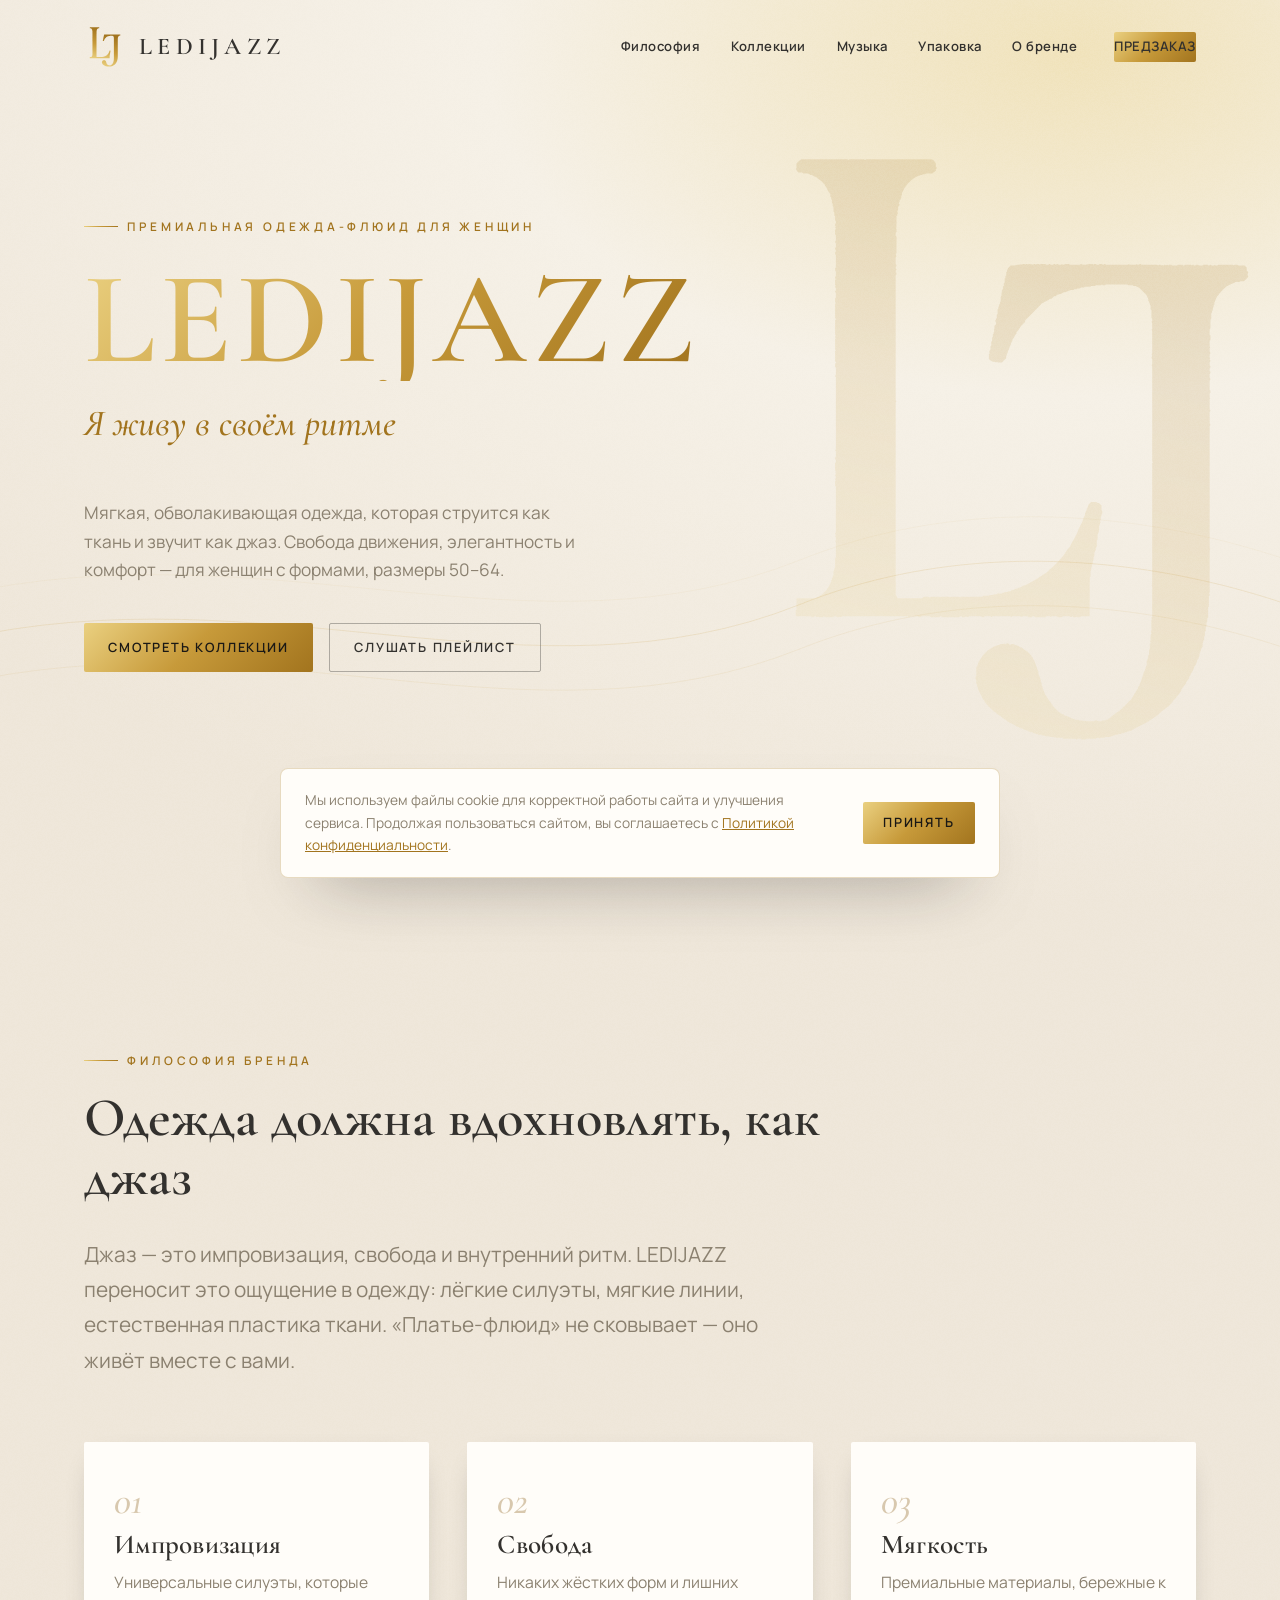
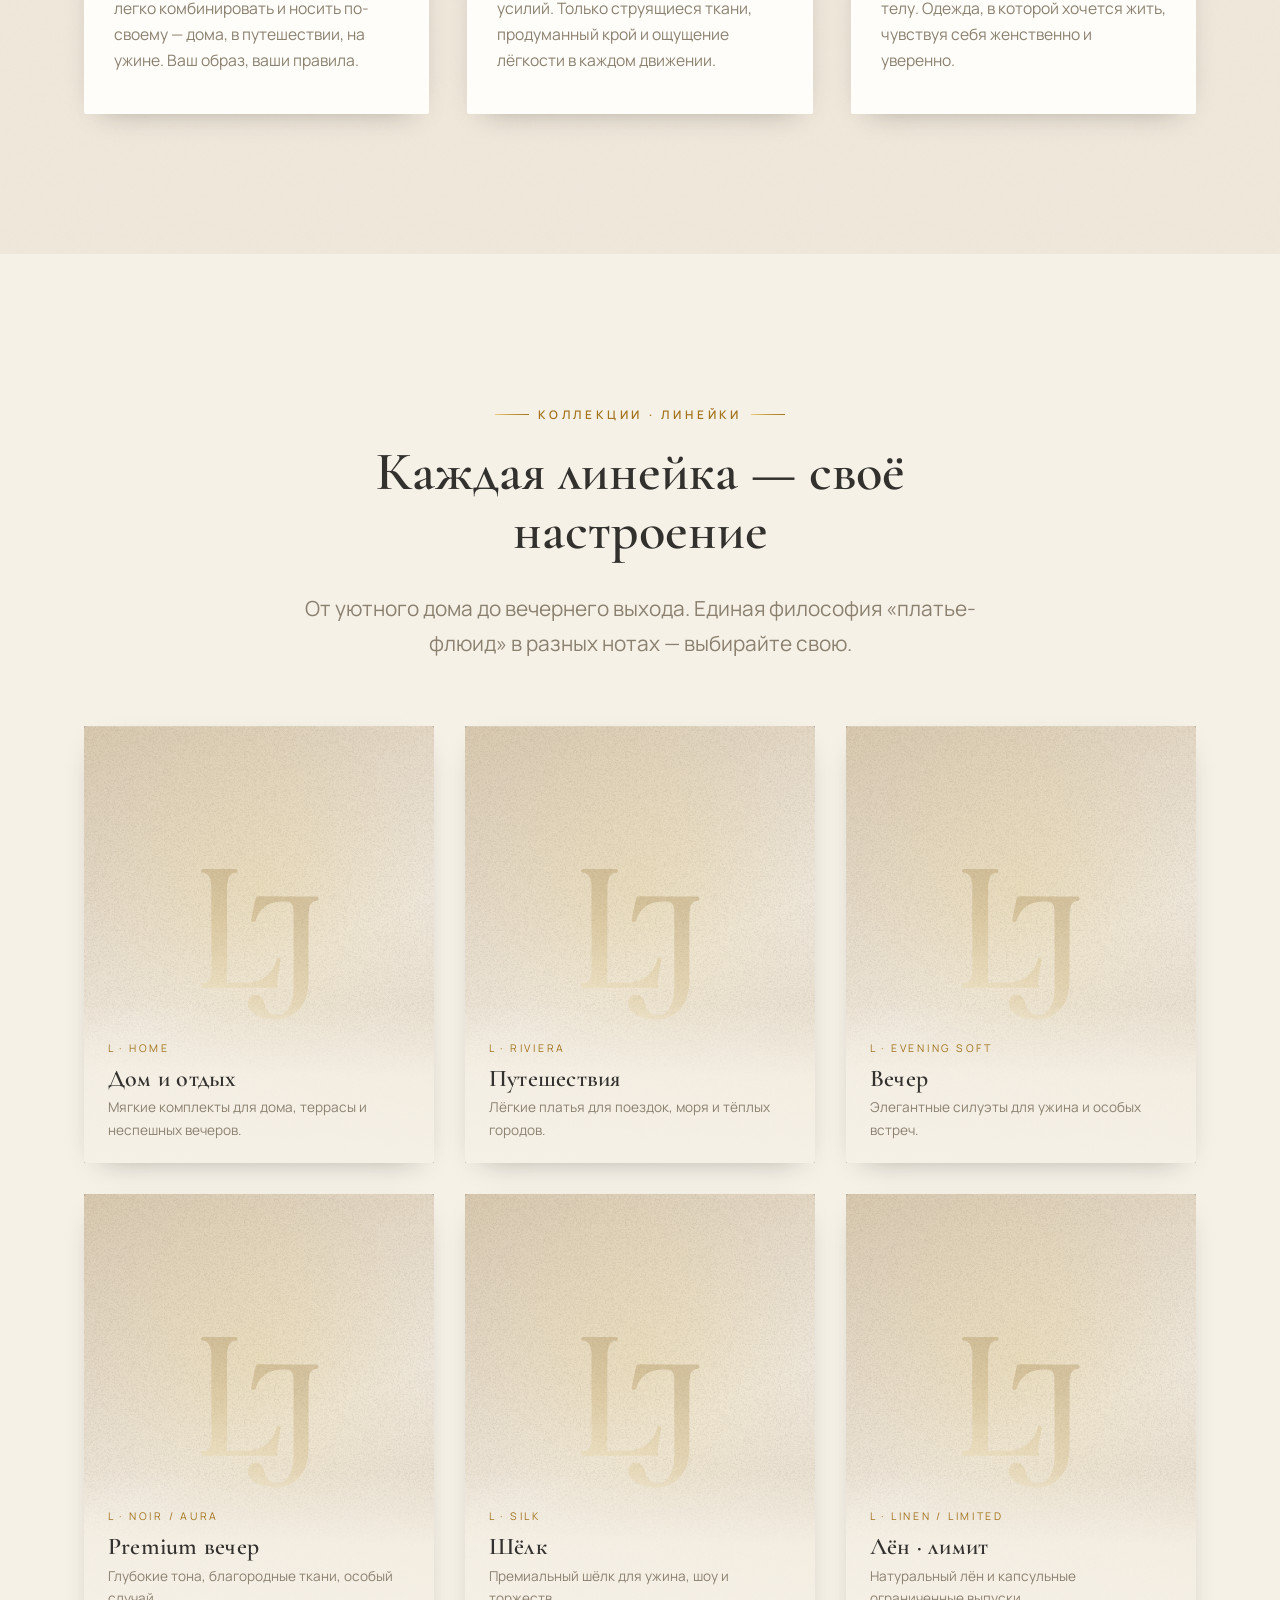
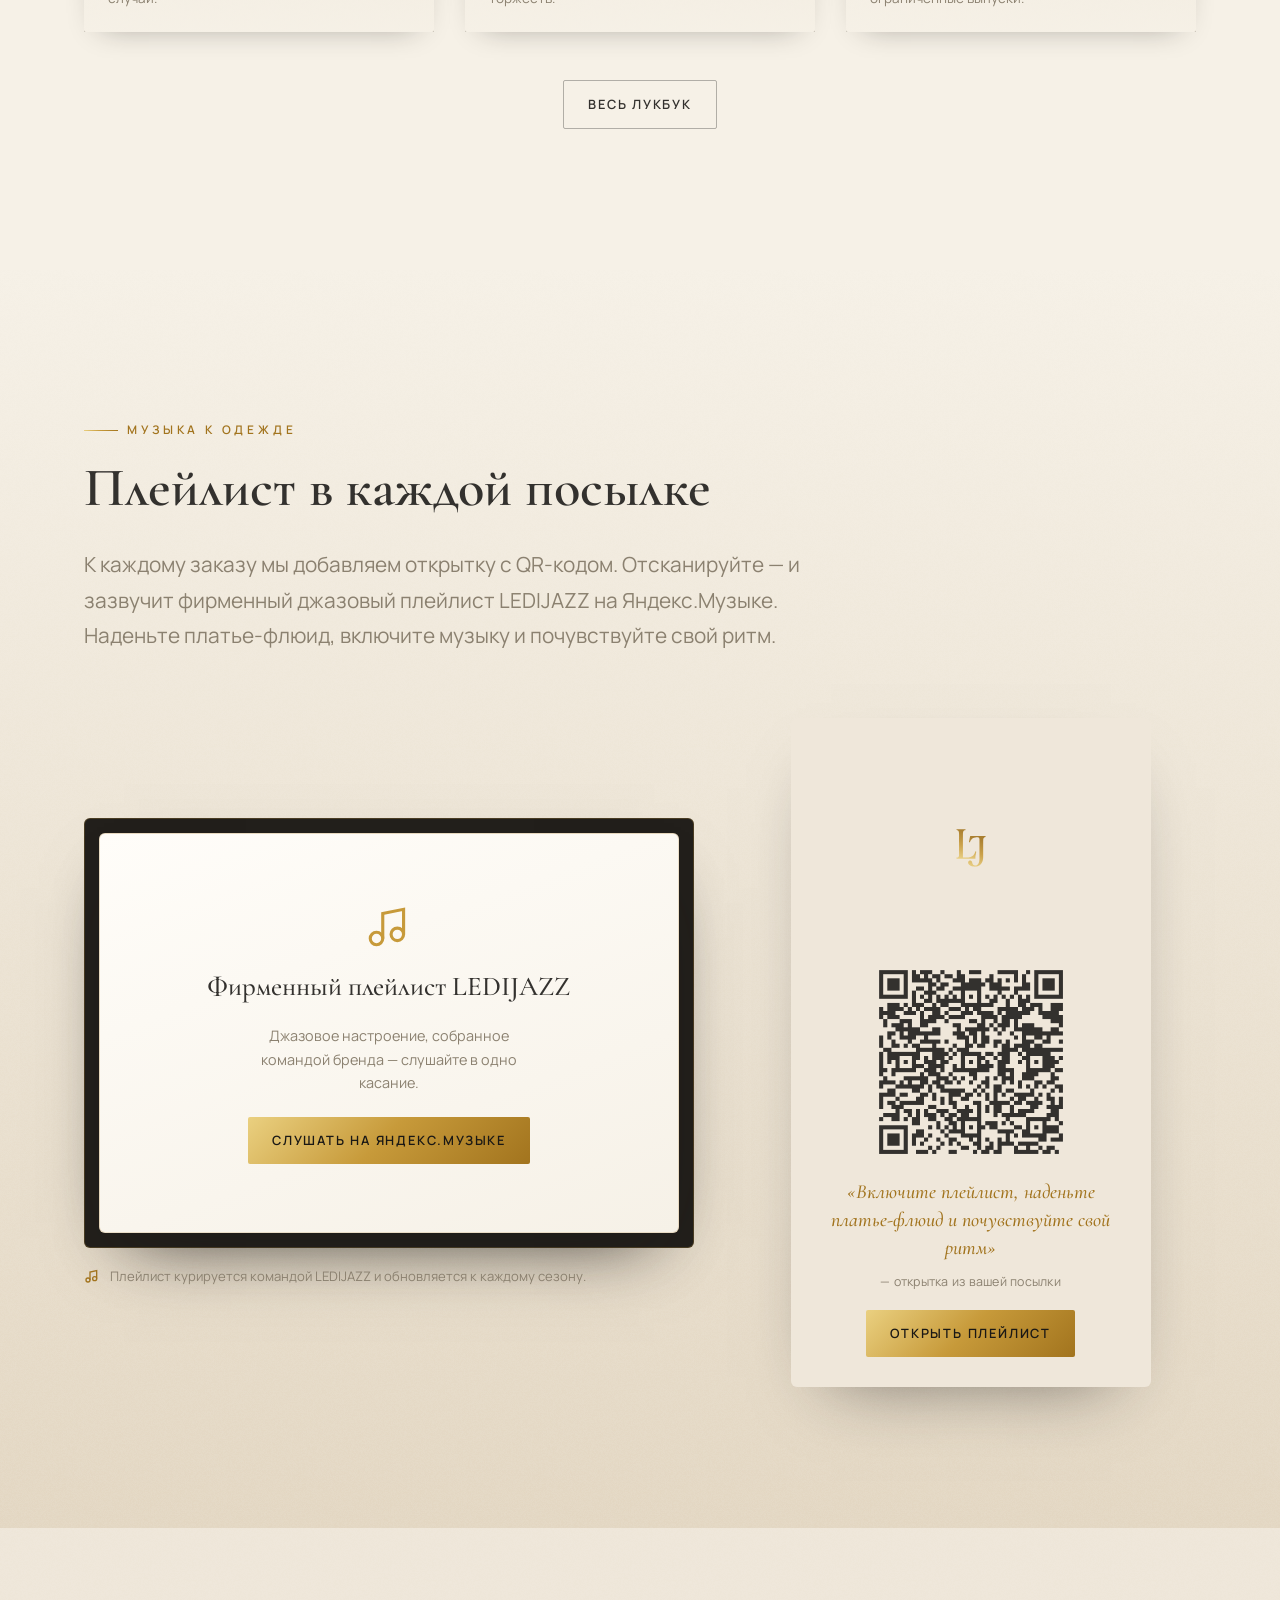
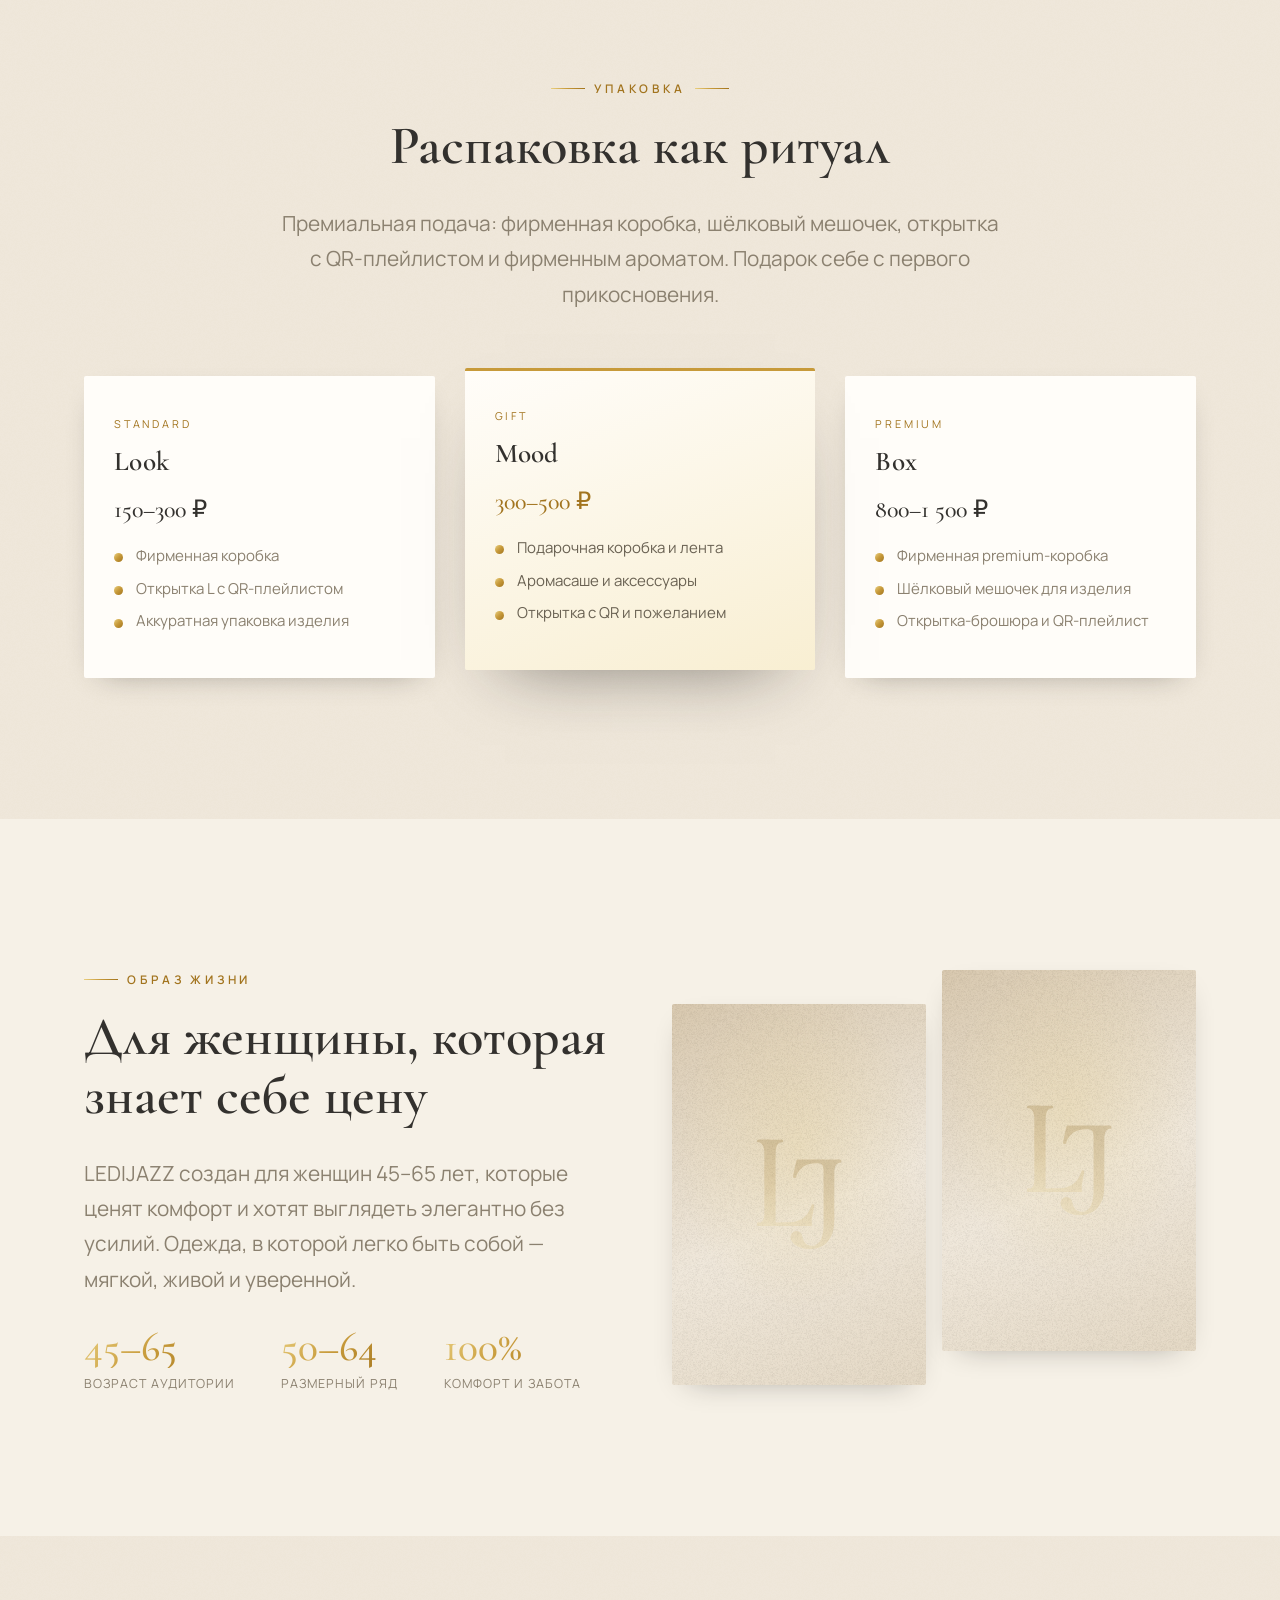
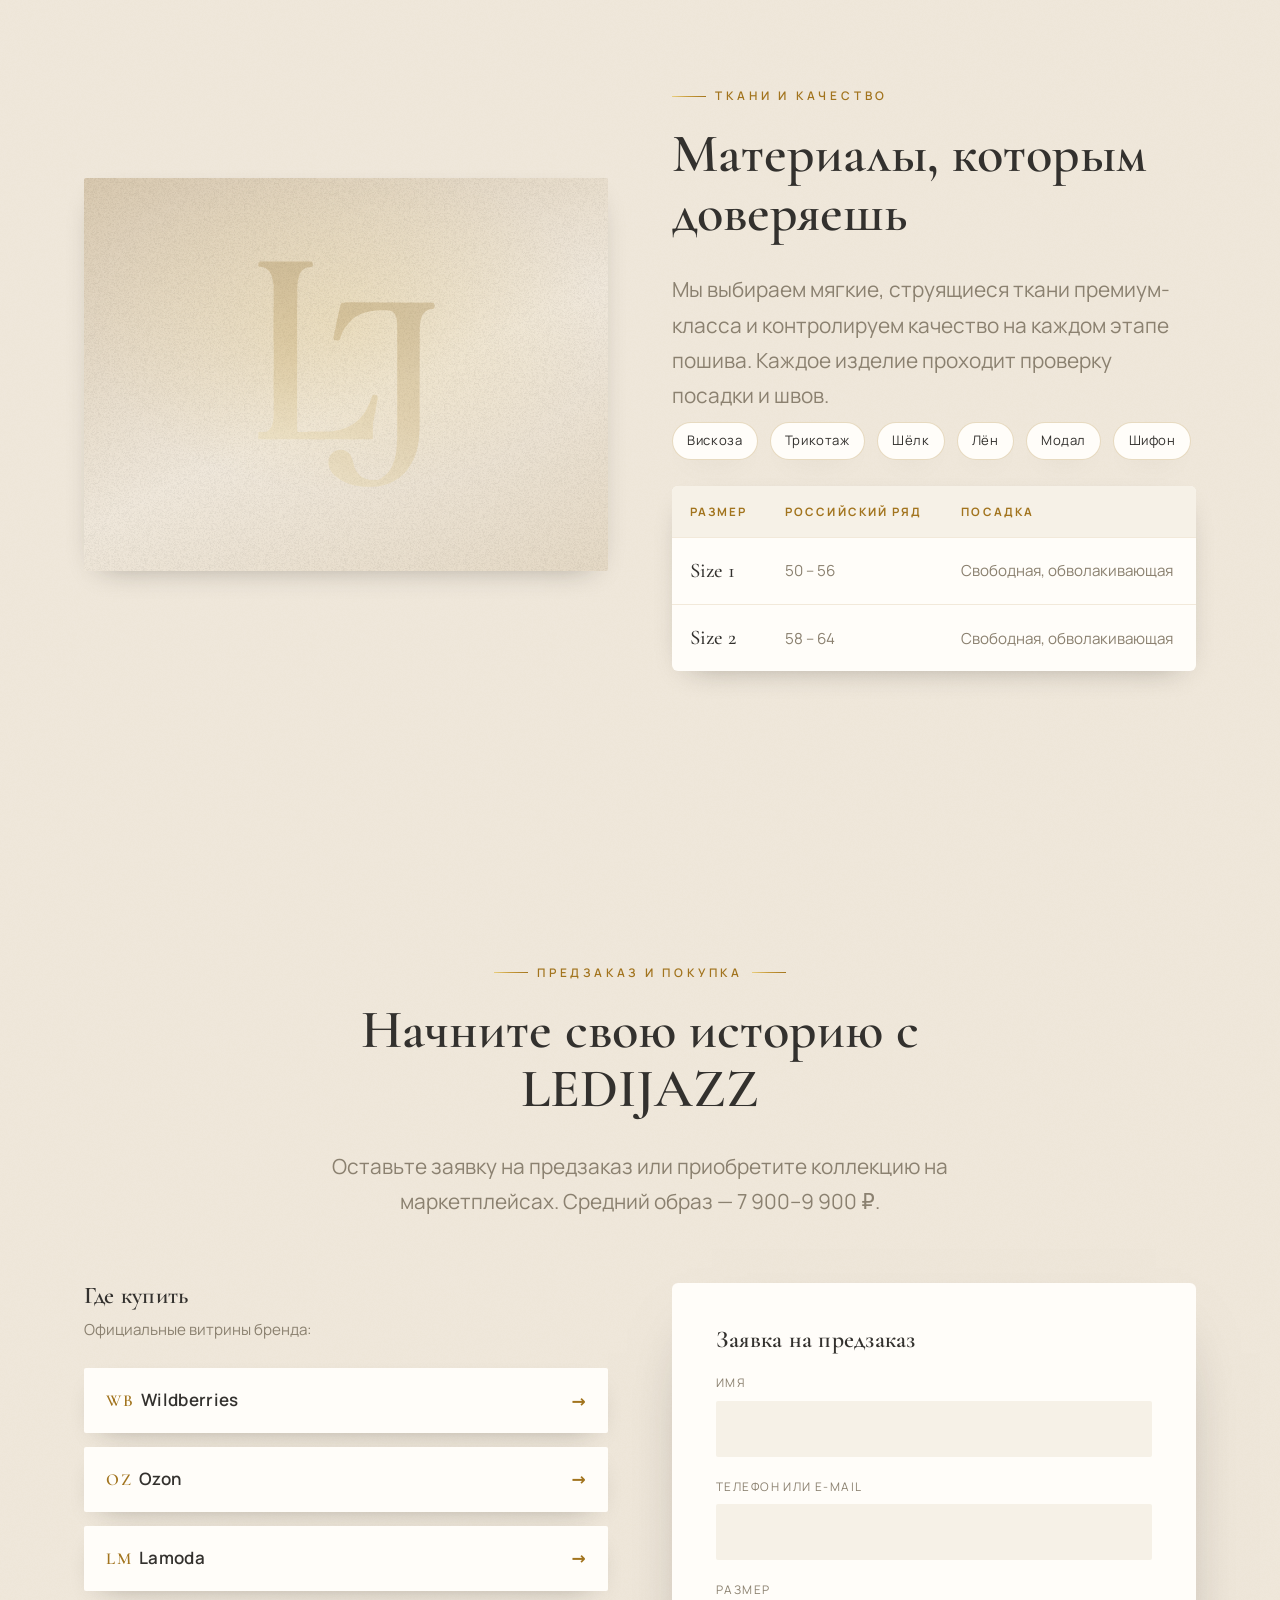
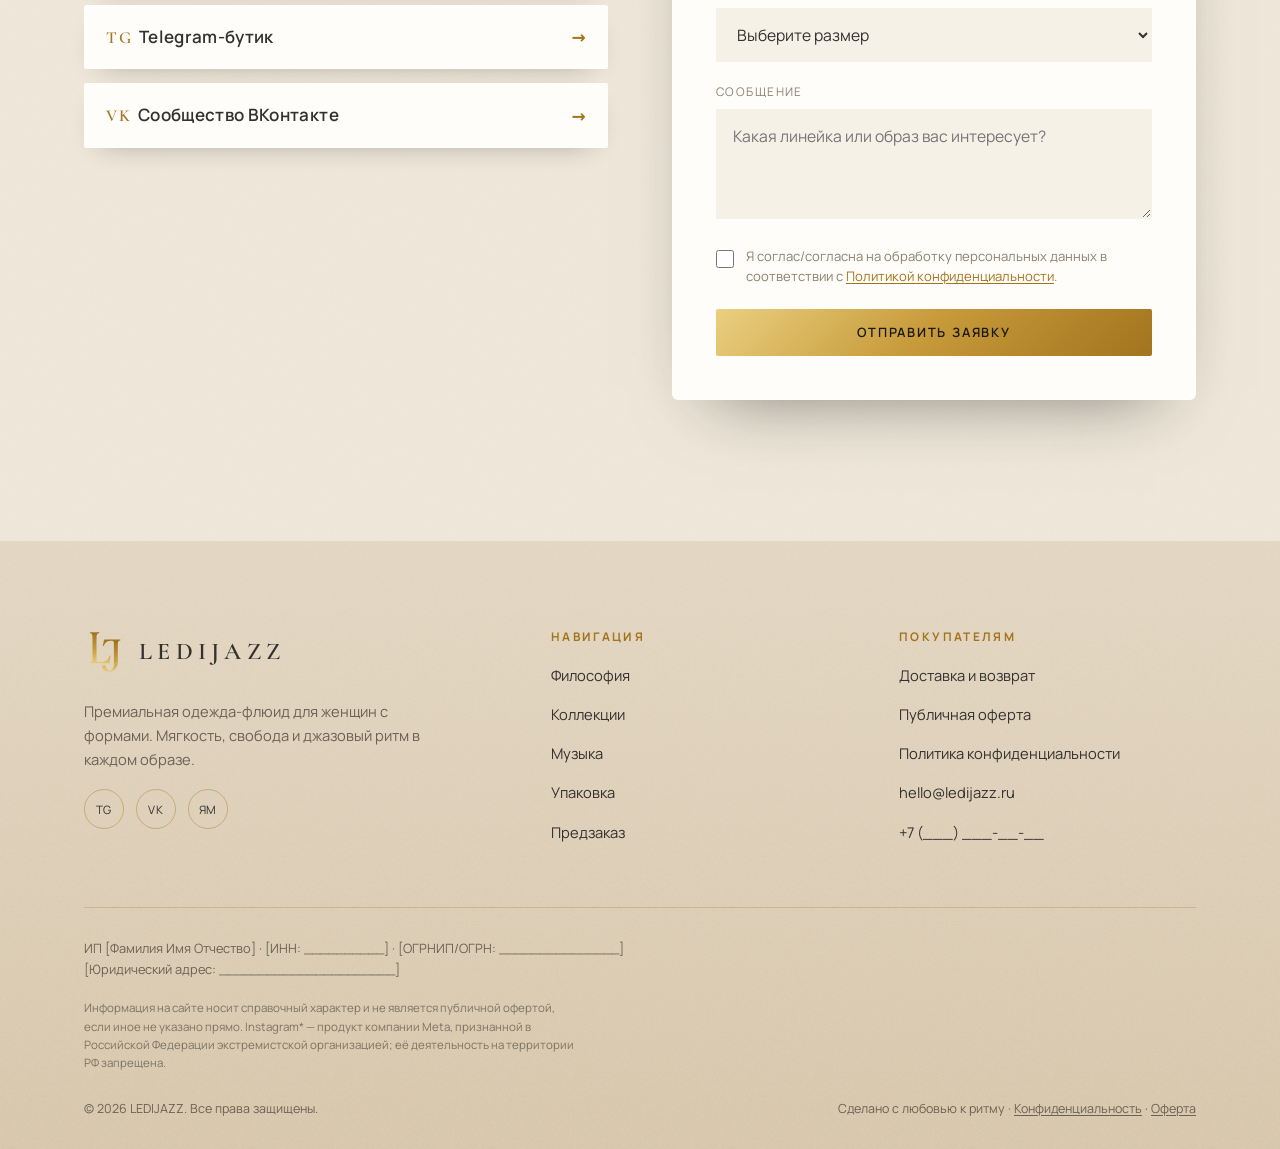
==== commit d2a7313a: "Redesign to light premium theme; bolder logo; production polish - Convert dark/noir sections (hero, " ====
--- a/index.html
+++ b/index.html
@@ -11,10 +11,12 @@
   <meta property="og:type" content="website" />
   <meta property="og:title" content="LEDIJAZZ — одежда-флюид. Я живу в своём ритме" />
   <meta property="og:description" content="Премиальная одежда-флюид для женщин с формами. Размеры 50–64. Джаз, мягкость, свобода." />
-  <meta property="og:image" content="assets/img/ledijazz-logo.svg" />
+  <meta property="og:image" content="assets/img/og-image.jpg" />
   <meta property="og:locale" content="ru_RU" />
 
   <link rel="icon" type="image/svg+xml" href="assets/img/ledijazz-logo.svg" />
+  <link rel="icon" type="image/png" sizes="512x512" href="assets/img/favicon-512.png" />
+  <link rel="apple-touch-icon" href="assets/img/favicon-512.png" />
   <link rel="preload" href="assets/fonts/cormorant-garamond-600-normal-cyrillic.woff2" as="font" type="font/woff2" crossorigin />
   <link rel="preload" href="assets/fonts/manrope-400-normal-cyrillic.woff2" as="font" type="font/woff2" crossorigin />
   <link rel="stylesheet" href="assets/css/styles.css" />
@@ -54,7 +56,7 @@
     </svg>
     <div class="container">
       <div class="hero-inner">
-        <span class="kicker light reveal">Премиальная одежда-флюид для женщин</span>
+        <span class="kicker reveal">Премиальная одежда-флюид для женщин</span>
         <h1 class="reveal d1"><span class="gold-text">Ledijazz</span></h1>
         <p class="tagline reveal d2">Я живу в своём ритме</p>
         <p class="sub reveal d3">Мягкая, обволакивающая одежда, которая струится как ткань и звучит как джаз. Свобода движения, элегантность и комфорт — для женщин с формами, размеры 50–64.</p>
@@ -185,10 +187,10 @@
   </section>
 
   <!-- ============================ MUSIC ============================ -->
-  <section class="section-noir grain" id="music">
+  <section class="section-sand grain" id="music">
     <div class="container">
       <div class="section-head reveal">
-        <span class="kicker light">Музыка к одежде</span>
+        <span class="kicker">Музыка к одежде</span>
         <h2 class="title">Плейлист в каждой посылке</h2>
         <p class="lead">К каждому заказу мы добавляем открытку с QR-кодом. Отсканируйте — и зазвучит фирменный джазовый плейлист LEDIJAZZ на Яндекс.Музыке. Наденьте платье-флюид, включите музыку и почувствуйте свой ритм.</p>
       </div>
@@ -204,7 +206,7 @@
                     allow="clipboard-write"></iframe>
           </div>
           <p class="music-note">
-            <svg width="16" height="16" viewBox="0 0 24 24" fill="none" stroke="#EAD080" stroke-width="2"><path d="M9 18V6l10-2v12"/><circle cx="6" cy="18" r="3"/><circle cx="16" cy="16" r="3"/></svg>
+            <svg width="16" height="16" viewBox="0 0 24 24" fill="none" stroke="#A2741E" stroke-width="2"><path d="M9 18V6l10-2v12"/><circle cx="6" cy="18" r="3"/><circle cx="16" cy="16" r="3"/></svg>
             Плейлист курируется командой LEDIJAZZ и обновляется к каждому сезону.
           </p>
         </div>
@@ -241,7 +243,7 @@
           </ul>
         </article>
         <article class="pack-card feature reveal d1">
-          <span class="tier" style="color:var(--gold-lt)">Gift</span>
+          <span class="tier">Gift</span>
           <h3>Mood</h3>
           <p class="price">300–500 ₽</p>
           <ul>
@@ -295,17 +297,16 @@
   </section>
 
   <!-- ============================ FABRICS & SIZES ============================ -->
-  <section class="section-noir grain" id="quality">
+  <section class="section-cream grain" id="quality">
     <div class="container">
       <div class="split rev">
         <div class="split-media reveal">
           <div class="editorial wide">
             <img class="ph-emblem" src="assets/img/ledijazz-logo.svg" alt="" />
-            <span class="ph-label">Фактура ткани</span>
           </div>
         </div>
         <div class="split-text reveal d1">
-          <span class="kicker light">Ткани и качество</span>
+          <span class="kicker">Ткани и качество</span>
           <h2 class="title">Материалы, которым доверяешь</h2>
           <p class="lead">Мы выбираем мягкие, струящиеся ткани премиум-класса и контролируем качество на каждом этапе пошива. Каждое изделие проходит проверку посадки и швов.</p>
           <div class="fabric-list">
--- a/assets/css/styles.css
+++ b/assets/css/styles.css
@@ -174,15 +174,12 @@
 .brand { display: inline-flex; align-items: center; gap: 13px; }
 .brand .mark { width: 38px; height: 38px; flex: none; transition: transform .5s var(--ease); }
 .brand:hover .mark { transform: rotate(-6deg); }
+.brand .mark { width: 42px; height: 42px; }
 .brand .wordmark {
-  font-family: var(--serif); font-weight: 600; font-size: 1.45rem;
-  letter-spacing: .26em; text-transform: uppercase; color: var(--graphite);
-  line-height: 1; padding-left: .26em;
-}
-/* header over dark hero (top, not scrolled) */
-.site-header:not(.scrolled) .brand .wordmark { color: var(--ivory); }
-.site-header:not(.scrolled) .nav-links a { color: color-mix(in srgb, var(--ivory) 86%, transparent); }
-.site-header:not(.scrolled) .nav-toggle span { background: var(--ivory); }
+  font-family: var(--serif); font-weight: 600; font-size: 1.5rem;
+  letter-spacing: .22em; text-transform: uppercase; color: var(--graphite);
+  line-height: 1; display: inline-flex; align-items: center;
+}
 
 .nav-links { display: flex; align-items: center; gap: clamp(18px, 2.4vw, 38px); }
 .nav-links a {
@@ -218,15 +215,15 @@
 /* ----------------------------- Hero ------------------------------------- */
 .hero {
   min-height: 100svh; display: flex; align-items: center;
-  background: radial-gradient(120% 90% at 78% 12%, #3a3128 0%, var(--noir-2) 42%, var(--noir) 100%);
-  color: var(--ivory); overflow: hidden; padding-top: 120px;
+  background:
+    radial-gradient(115% 95% at 84% 6%, color-mix(in srgb, var(--gold-lt) 42%, var(--ivory)) 0%, var(--ivory) 40%, var(--cream) 100%);
+  color: var(--graphite); overflow: hidden; padding-top: 120px;
 }
 .hero .emblem-bg {
-  position: absolute; right: -6%; top: 50%; transform: translateY(-50%);
-  width: min(70vw, 760px); opacity: .10; z-index: 0; pointer-events: none;
-  filter: drop-shadow(0 0 60px rgba(199,154,58,.3));
-}
-.hero .deco-lines { position: absolute; inset: 0; z-index: 0; opacity: .5; pointer-events: none; }
+  position: absolute; right: -4%; top: 50%; transform: translateY(-50%);
+  width: min(62vw, 620px); opacity: .14; z-index: 0; pointer-events: none;
+}
+.hero .deco-lines { position: absolute; inset: 0; z-index: 0; opacity: .35; pointer-events: none; }
 .hero-inner { position: relative; z-index: 3; max-width: 760px; }
 .hero h1 {
   font-size: clamp(3.4rem, 12vw, 8.2rem);
@@ -236,14 +233,14 @@
 .hero h1 .gold-text { display: inline-block; }
 .hero .tagline {
   font-family: var(--serif); font-style: italic; font-weight: 500;
-  font-size: clamp(1.4rem, 3.4vw, 2.3rem); color: var(--gold-lt);
+  font-size: clamp(1.4rem, 3.4vw, 2.3rem); color: var(--bronze);
   margin-bottom: 1.2em;
 }
-.hero .sub { color: var(--muted-d); max-width: 46ch; margin-bottom: 2.2em; font-size: 1.08rem; }
+.hero .sub { color: var(--muted); max-width: 46ch; margin-bottom: 2.2em; font-size: 1.08rem; }
 .scroll-cue {
   position: absolute; left: 50%; bottom: 30px; transform: translateX(-50%); z-index: 3;
   display: flex; flex-direction: column; align-items: center; gap: 10px;
-  color: var(--muted-d); font-size: .68rem; letter-spacing: .28em; text-transform: uppercase;
+  color: var(--muted); font-size: .68rem; letter-spacing: .28em; text-transform: uppercase;
 }
 .scroll-cue .line { width: 1px; height: 46px; background: linear-gradient(var(--gold), transparent); animation: cue 2.2s var(--ease) infinite; }
 @keyframes cue { 0%,100%{ transform: scaleY(.4); opacity:.4; transform-origin: top; } 50%{ transform: scaleY(1); opacity:1; transform-origin: top; } }
@@ -282,10 +279,7 @@
   width: 46%; opacity: .26;
   filter: saturate(.7) contrast(1.05);
 }
-.editorial .ph-label {
-  position: absolute; left: 0; right: 0; bottom: 16px; z-index: 2; text-align: center;
-  font-size: .64rem; letter-spacing: .26em; text-transform: uppercase; color: var(--bronze);
-}
+.editorial .ph-label { display: none; }
 /* When a real image is set, hide placeholder art */
 .editorial[style*="--img:url"]::before,
 .editorial[style*="--img: url"]::before { display: none; }
@@ -309,29 +303,30 @@
 .coll-card .editorial { aspect-ratio: 4/5; box-shadow: none; border-radius: 0; transition: transform .9s var(--ease); }
 .coll-card:hover .editorial { transform: scale(1.05); }
 .coll-card .meta {
-  position: absolute; inset: auto 0 0 0; z-index: 3; padding: 26px 24px 22px;
-  background: linear-gradient(to top, rgba(20,18,15,.92), rgba(20,18,15,.55) 55%, transparent);
-  color: var(--ivory);
-}
-.coll-card .meta .ln { font-size: .66rem; letter-spacing: .26em; text-transform: uppercase; color: var(--gold-lt); }
-.coll-card .meta h3 { font-size: 1.5rem; color: var(--white); margin: .25em 0 .2em; }
-.coll-card .meta p { font-size: .85rem; color: var(--muted-d); }
+  position: absolute; inset: auto 0 0 0; z-index: 3; padding: 28px 24px 22px;
+  background: linear-gradient(to top, rgba(246,241,231,.97), rgba(246,241,231,.82) 55%, transparent);
+  color: var(--graphite);
+}
+.coll-card .meta .ln { font-size: .66rem; letter-spacing: .26em; text-transform: uppercase; color: var(--bronze); }
+.coll-card .meta h3 { font-size: 1.5rem; color: var(--graphite); margin: .25em 0 .2em; }
+.coll-card .meta p { font-size: .85rem; color: var(--muted); }
 
 /* ----------------------------- Music ------------------------------------ */
 .music-wrap { display: grid; grid-template-columns: 1.15fr .85fr; gap: clamp(28px, 4vw, 60px); align-items: center; }
 .music-player { background: var(--noir-2); border: 1px solid color-mix(in srgb, var(--gold) 24%, transparent); border-radius: 6px; padding: 14px; box-shadow: var(--shadow-md); }
 .music-player iframe { width: 100%; border: none; border-radius: 4px; display: block; }
 .player-placeholder {
-  min-height: 380px; border-radius: 4px;
-  background: radial-gradient(120% 100% at 30% 10%, var(--noir-3), var(--noir-2));
-  border: 1px dashed color-mix(in srgb, var(--gold) 30%, transparent);
+  min-height: 400px; border-radius: 6px;
+  background: linear-gradient(160deg, var(--white), var(--ivory));
+  border: 1px solid color-mix(in srgb, var(--bronze) 22%, transparent);
+  box-shadow: var(--shadow-md);
   display: flex; flex-direction: column; align-items: center; justify-content: center; gap: 14px;
-  text-align: center; padding: 30px;
-}
-.player-placeholder .pp-title { font-family: var(--serif); font-size: 1.6rem; color: var(--white); }
-.player-placeholder .pp-sub { font-size: .85rem; color: var(--muted-d); max-width: 32ch; }
+  text-align: center; padding: 36px;
+}
+.player-placeholder .pp-title { font-family: var(--serif); font-size: 1.7rem; color: var(--graphite); }
+.player-placeholder .pp-sub { font-size: .9rem; color: var(--muted); max-width: 32ch; }
 .player-placeholder .btn { margin-top: 8px; }
-.music-note { margin-top: 18px; font-size: .82rem; color: var(--muted-d); display: flex; align-items: center; gap: 10px; }
+.music-note { margin-top: 18px; font-size: .82rem; color: var(--muted); display: flex; align-items: center; gap: 10px; }
 .qr-card {
   background: var(--cream); color: var(--graphite); border-radius: 6px; padding: 30px;
   text-align: center; box-shadow: var(--shadow-md); max-width: 360px; margin-inline: auto;
@@ -351,10 +346,14 @@
 .pack-card .price { font-family: var(--serif); font-size: 1.5rem; color: var(--graphite); }
 .pack-card ul li { position: relative; padding-left: 22px; margin-bottom: 8px; color: var(--muted); font-size: .94rem; }
 .pack-card ul li::before { content: ""; position: absolute; left: 0; top: .62em; width: 9px; height: 9px; background: var(--gold-grad); border-radius: 50%; }
-.pack-card.feature { background: var(--noir); color: var(--ivory); }
-.pack-card.feature h3 { color: var(--white); }
-.pack-card.feature .price { color: var(--gold-lt); }
-.pack-card.feature ul li { color: var(--muted-d); }
+.pack-card.feature {
+  background: linear-gradient(160deg, var(--white), color-mix(in srgb, var(--gold-lt) 32%, var(--white)));
+  border-top-color: var(--gold); box-shadow: var(--shadow-md); transform: translateY(-8px);
+}
+.pack-card.feature h3 { color: var(--graphite); }
+.pack-card.feature .price { color: var(--bronze); }
+.pack-card.feature ul li { color: #6a6253; }
+.pack-card.feature ul li::before { background: var(--gold-grad); }
 
 /* ----------------------------- Audience / Lifestyle --------------------- */
 .split { display: grid; grid-template-columns: 1fr 1fr; gap: clamp(28px, 5vw, 80px); align-items: center; }
@@ -367,11 +366,13 @@
 
 /* ----------------------------- Fabrics & sizes -------------------------- */
 .fabric-list { display: flex; flex-wrap: wrap; gap: 12px; margin-top: 8px; }
-.chip { padding: .55em 1.1em; border: 1px solid color-mix(in srgb, var(--ivory) 30%, transparent); border-radius: 100px; font-size: .82rem; letter-spacing: .04em; color: var(--ivory); }
-.size-table { width: 100%; border-collapse: collapse; margin-top: 26px; font-size: .95rem; }
-.size-table th, .size-table td { text-align: left; padding: 16px 14px; border-bottom: 1px solid color-mix(in srgb, var(--ivory) 16%, transparent); }
-.size-table th { font-family: var(--sans); font-weight: 600; font-size: .72rem; letter-spacing: .18em; text-transform: uppercase; color: var(--gold-lt); }
-.size-table td:first-child { font-family: var(--serif); font-size: 1.2rem; color: var(--white); }
+.chip { padding: .55em 1.1em; background: var(--white); border: 1px solid color-mix(in srgb, var(--bronze) 26%, transparent); border-radius: 100px; font-size: .82rem; letter-spacing: .04em; color: var(--graphite); box-shadow: var(--shadow-sm); }
+.size-table { width: 100%; border-collapse: collapse; margin-top: 26px; font-size: .95rem; background: var(--white); border-radius: 6px; overflow: hidden; box-shadow: var(--shadow-sm); }
+.size-table th, .size-table td { text-align: left; padding: 16px 18px; border-bottom: 1px solid color-mix(in srgb, var(--bronze) 14%, transparent); }
+.size-table tr:last-child td { border-bottom: none; }
+.size-table th { font-family: var(--sans); font-weight: 700; font-size: .72rem; letter-spacing: .18em; text-transform: uppercase; color: var(--bronze); background: var(--ivory); }
+.size-table td { color: var(--muted); }
+.size-table td:first-child { font-family: var(--serif); font-size: 1.3rem; color: var(--graphite); }
 
 /* ----------------------------- Preorder / Form -------------------------- */
 .preorder-wrap { display: grid; grid-template-columns: 1fr 1fr; gap: clamp(30px, 5vw, 70px); align-items: start; }
@@ -406,35 +407,35 @@
 .btn.full { width: 100%; }
 
 /* ----------------------------- Footer ----------------------------------- */
-.site-footer { background: var(--noir); color: var(--muted-d); padding-block: clamp(56px, 8vw, 90px) 30px; position: relative; }
-.footer-top { display: grid; grid-template-columns: 1.4fr 1fr 1fr; gap: clamp(28px, 4vw, 60px); padding-bottom: 50px; border-bottom: 1px solid color-mix(in srgb, var(--ivory) 12%, transparent); }
-.footer-brand .brand .wordmark { color: var(--ivory); }
+.site-footer { background: linear-gradient(180deg, var(--sand) 0%, var(--sand-2) 100%); color: #6a6253; padding-block: clamp(56px, 8vw, 90px) 30px; position: relative; }
+.footer-top { display: grid; grid-template-columns: 1.4fr 1fr 1fr; gap: clamp(28px, 4vw, 60px); padding-bottom: 50px; border-bottom: 1px solid color-mix(in srgb, var(--bronze) 28%, transparent); }
+.footer-brand .brand .wordmark { color: var(--graphite); }
 .footer-brand p { margin-top: 18px; max-width: 38ch; font-size: .92rem; }
-.footer-col h4 { font-family: var(--sans); font-weight: 600; font-size: .74rem; letter-spacing: .2em; text-transform: uppercase; color: var(--gold-lt); margin-bottom: 18px; }
+.footer-col h4 { font-family: var(--sans); font-weight: 700; font-size: .74rem; letter-spacing: .2em; text-transform: uppercase; color: var(--bronze); margin-bottom: 18px; }
 .footer-col ul li { margin-bottom: 11px; }
-.footer-col a { font-size: .92rem; transition: color .3s var(--ease); }
-.footer-col a:hover { color: var(--gold-lt); }
+.footer-col a { font-size: .92rem; color: var(--graphite); transition: color .3s var(--ease); }
+.footer-col a:hover { color: var(--bronze); }
 .socials { display: flex; gap: 12px; margin-top: 6px; }
-.socials a { width: 40px; height: 40px; display: grid; place-items: center; border: 1px solid color-mix(in srgb, var(--ivory) 18%, transparent); border-radius: 50%; font-size: .72rem; letter-spacing: .06em; transition: all .35s var(--ease); }
+.socials a { width: 40px; height: 40px; display: grid; place-items: center; color: var(--graphite); border: 1px solid color-mix(in srgb, var(--bronze) 40%, transparent); border-radius: 50%; font-size: .72rem; letter-spacing: .06em; transition: all .35s var(--ease); }
 .socials a:hover { background: var(--gold-grad); color: var(--noir); border-color: transparent; }
-.requisites { font-size: .8rem; line-height: 1.7; }
-.requisites .ph { color: var(--gold-lt); }
+.requisites { font-size: .8rem; line-height: 1.7; color: #6a6253; }
 .footer-bottom { display: flex; flex-wrap: wrap; justify-content: space-between; gap: 14px; padding-top: 26px; font-size: .78rem; }
 .footer-bottom a { text-decoration: underline; text-underline-offset: 2px; }
-.disclaimer { font-size: .72rem; color: var(--muted); margin-top: 18px; line-height: 1.6; max-width: 70ch; }
+.footer-bottom a:hover { color: var(--bronze); }
+.disclaimer { font-size: .72rem; color: #7d7464; margin-top: 18px; line-height: 1.6; max-width: 70ch; }
 
 /* ----------------------------- Cookie banner ---------------------------- */
 .cookie {
   position: fixed; left: 50%; bottom: 22px; transform: translate(-50%, 130%); z-index: 200;
   width: min(720px, calc(100vw - 32px));
-  background: var(--noir); color: var(--ivory); border: 1px solid color-mix(in srgb, var(--gold) 26%, transparent);
+  background: var(--white); color: var(--graphite); border: 1px solid color-mix(in srgb, var(--bronze) 26%, transparent);
   border-radius: 8px; padding: 20px 24px; box-shadow: var(--shadow-md);
   display: flex; gap: 18px; align-items: center; flex-wrap: wrap;
   transition: transform .6s var(--ease);
 }
 .cookie.show { transform: translate(-50%, 0); }
-.cookie p { font-size: .86rem; color: var(--muted-d); flex: 1 1 320px; }
-.cookie p a { color: var(--gold-lt); text-decoration: underline; }
+.cookie p { font-size: .86rem; color: var(--muted); flex: 1 1 320px; }
+.cookie p a { color: var(--bronze); text-decoration: underline; }
 .cookie .btn { padding: .8em 1.6em; }
 
 /* ----------------------------- Lightbox --------------------------------- */
@@ -447,8 +448,10 @@
 .wave-divider { display: block; width: 100%; height: 40px; color: var(--gold); opacity: .8; margin: 0 auto; }
 
 /* ----------------------------- Legal pages ------------------------------ */
-.legal-hero { padding-top: 150px; padding-bottom: 40px; background: var(--noir); color: var(--ivory); }
-.legal-hero .kicker { color: var(--gold-lt); }
+.legal-hero { padding-top: 150px; padding-bottom: 40px; background: radial-gradient(110% 130% at 85% 0%, color-mix(in srgb, var(--gold-lt) 38%, var(--ivory)), var(--cream)); color: var(--graphite); }
+.legal-hero h1 { color: var(--graphite) !important; }
+.legal-hero .lead { color: var(--muted) !important; }
+.legal-hero .kicker { color: var(--bronze); }
 .legal-body { padding-block: clamp(40px, 6vw, 80px); }
 .legal-body .container { max-width: 860px; }
 .legal-body h2 { font-size: 1.6rem; margin: 1.6em 0 .5em; }
@@ -457,7 +460,7 @@
 .legal-body ul, .legal-body ol { padding-left: 1.3em; margin-bottom: 1em; }
 .legal-body ul li { list-style: disc; }
 .legal-body ol li { list-style: decimal; }
-.legal-body .ph { background: color-mix(in srgb, var(--gold-lt) 45%, transparent); color: var(--bronze); padding: 0 .35em; border-radius: 3px; font-weight: 600; }
+.legal-body .ph { color: inherit; }
 .legal-note { background: var(--ivory); border-left: 3px solid var(--gold); padding: 18px 22px; border-radius: var(--radius); margin: 24px 0; font-size: .92rem; color: var(--muted); }
 .back-link { display: inline-flex; align-items: center; gap: 8px; margin-top: 30px; color: var(--bronze); font-weight: 600; font-size: .82rem; letter-spacing: .08em; text-transform: uppercase; }
 
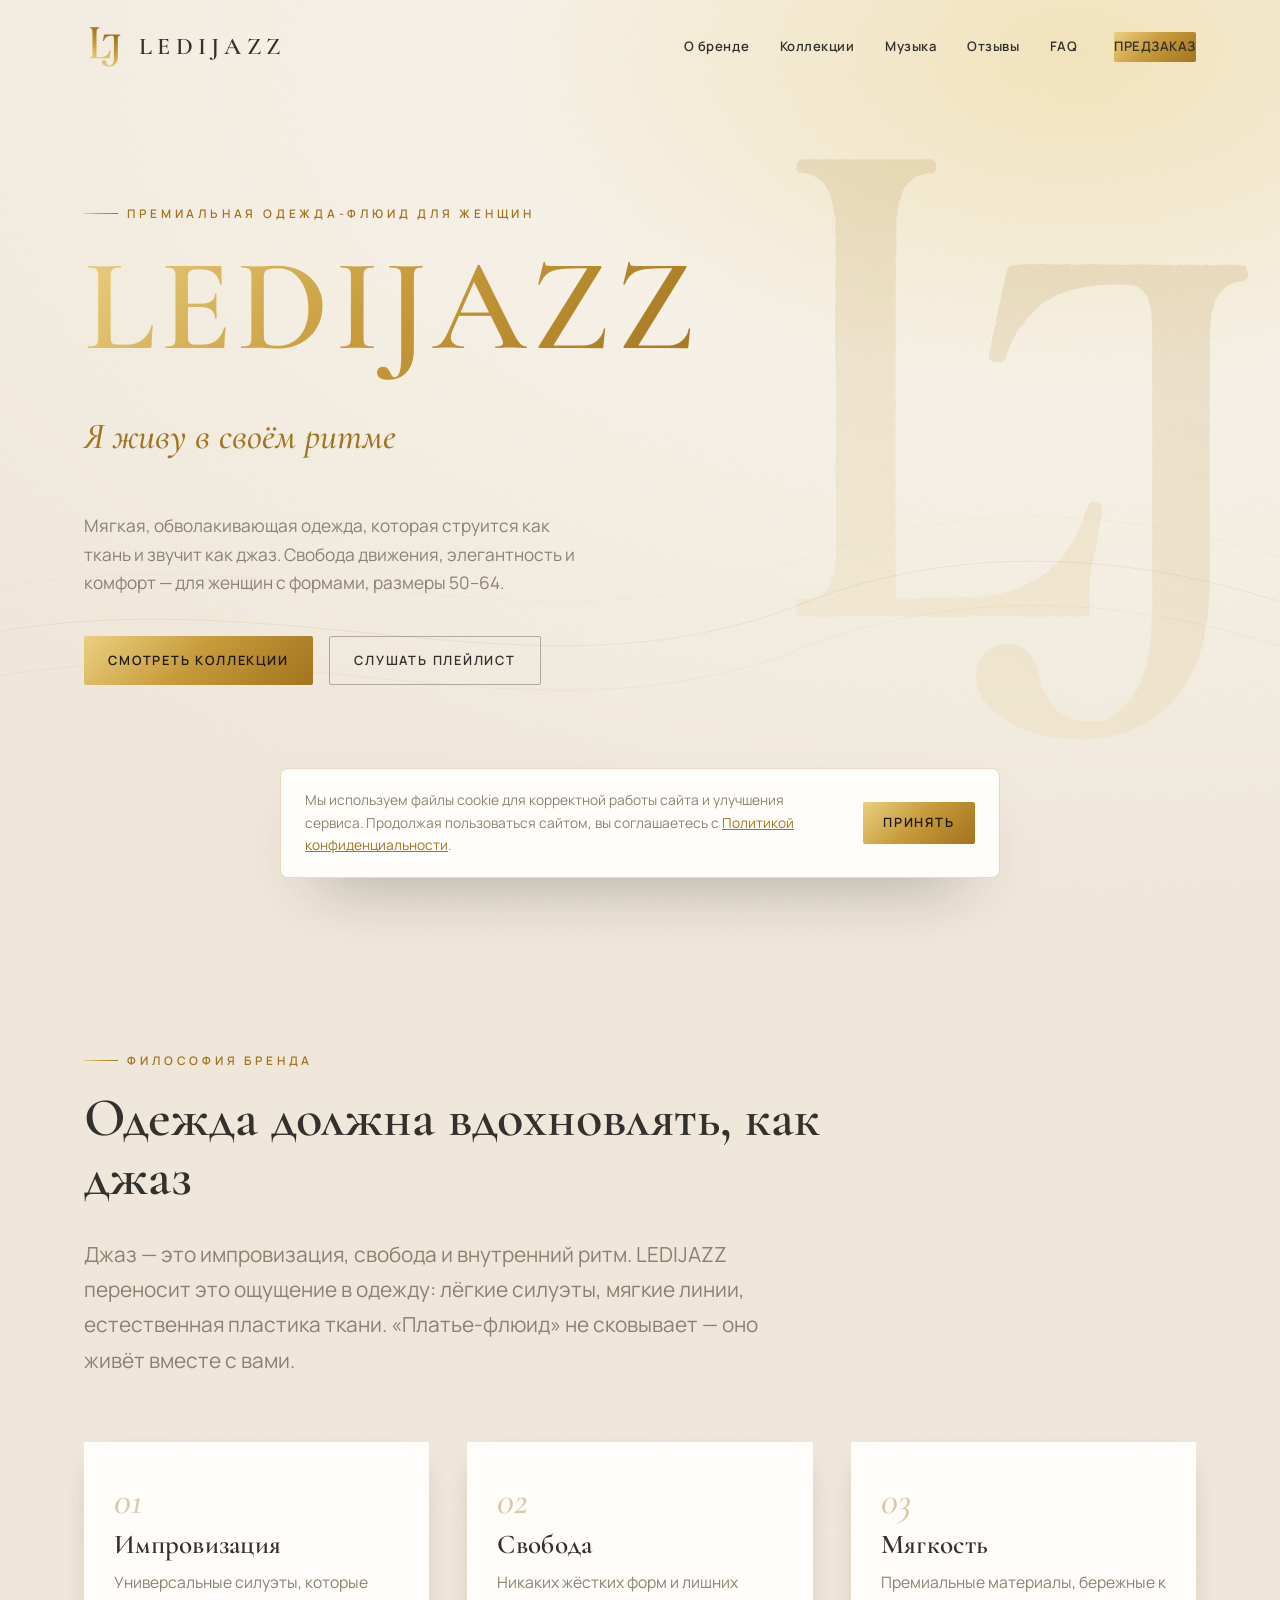
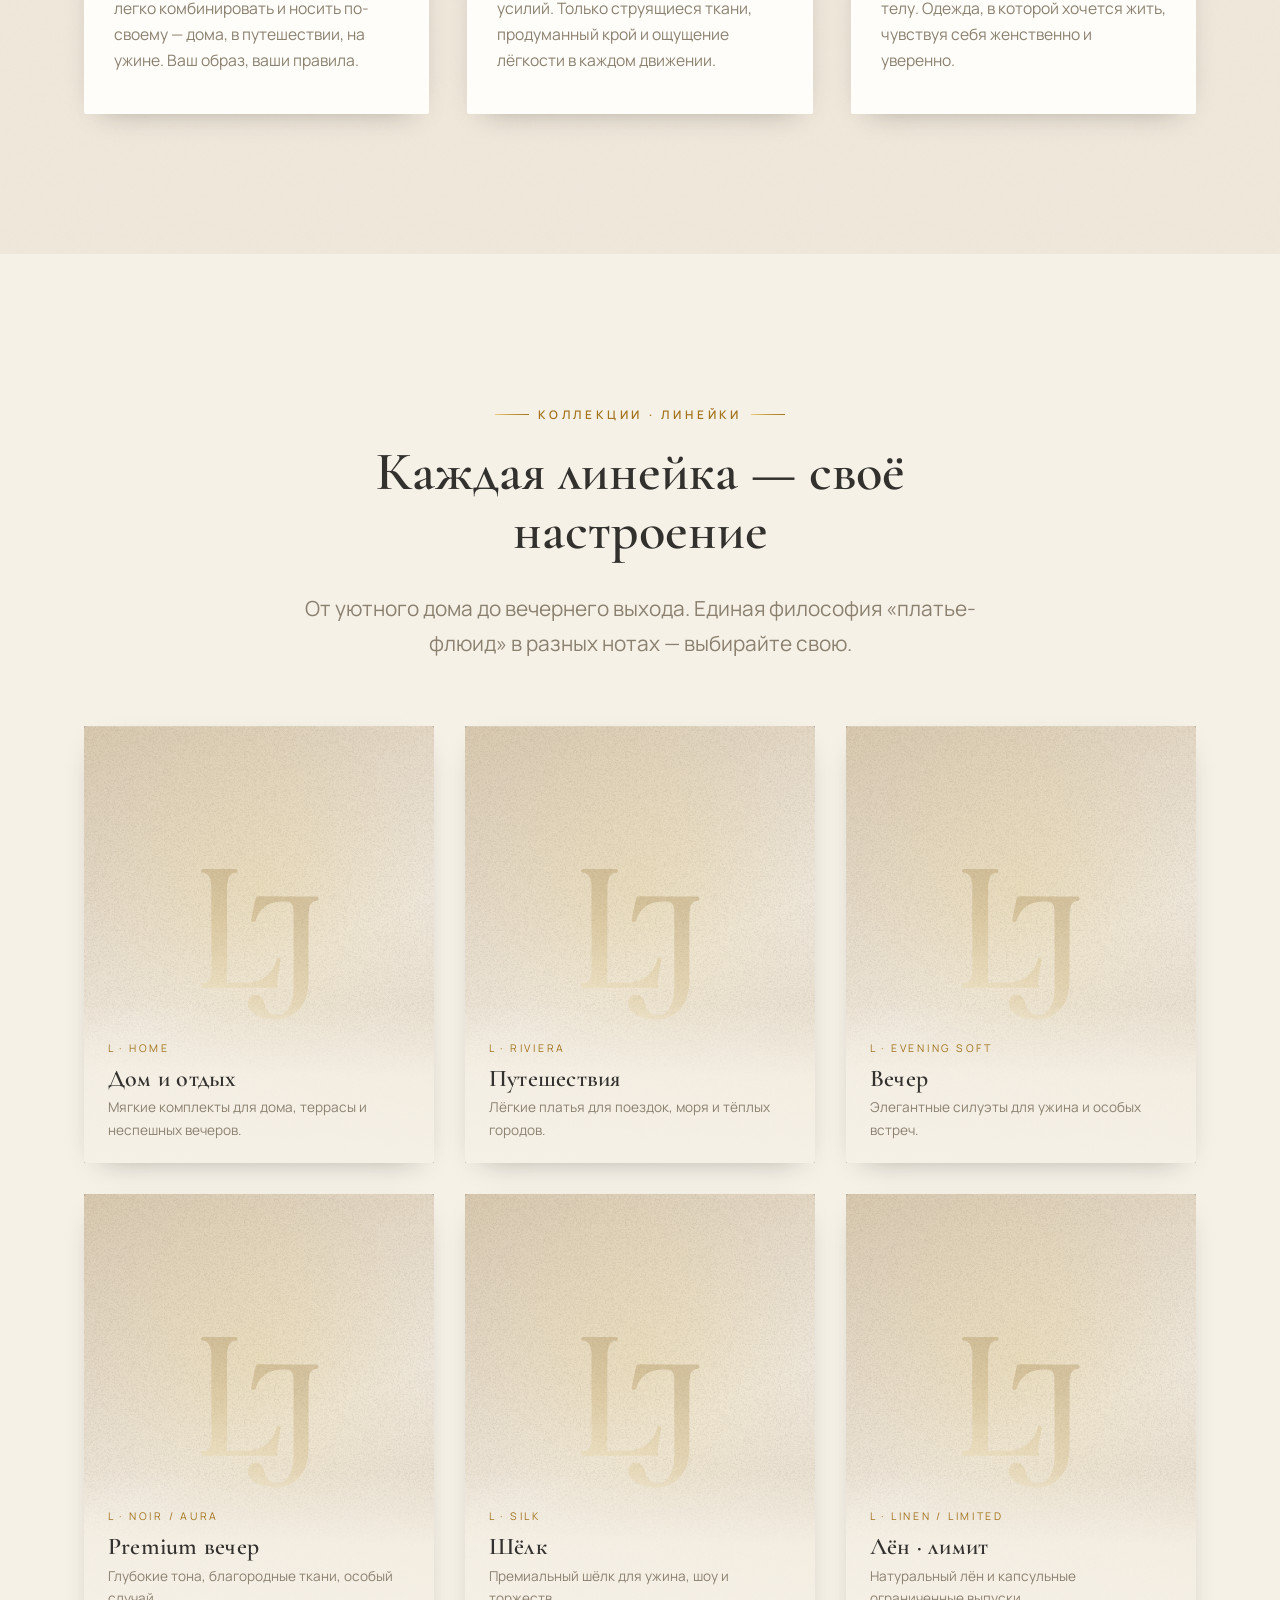
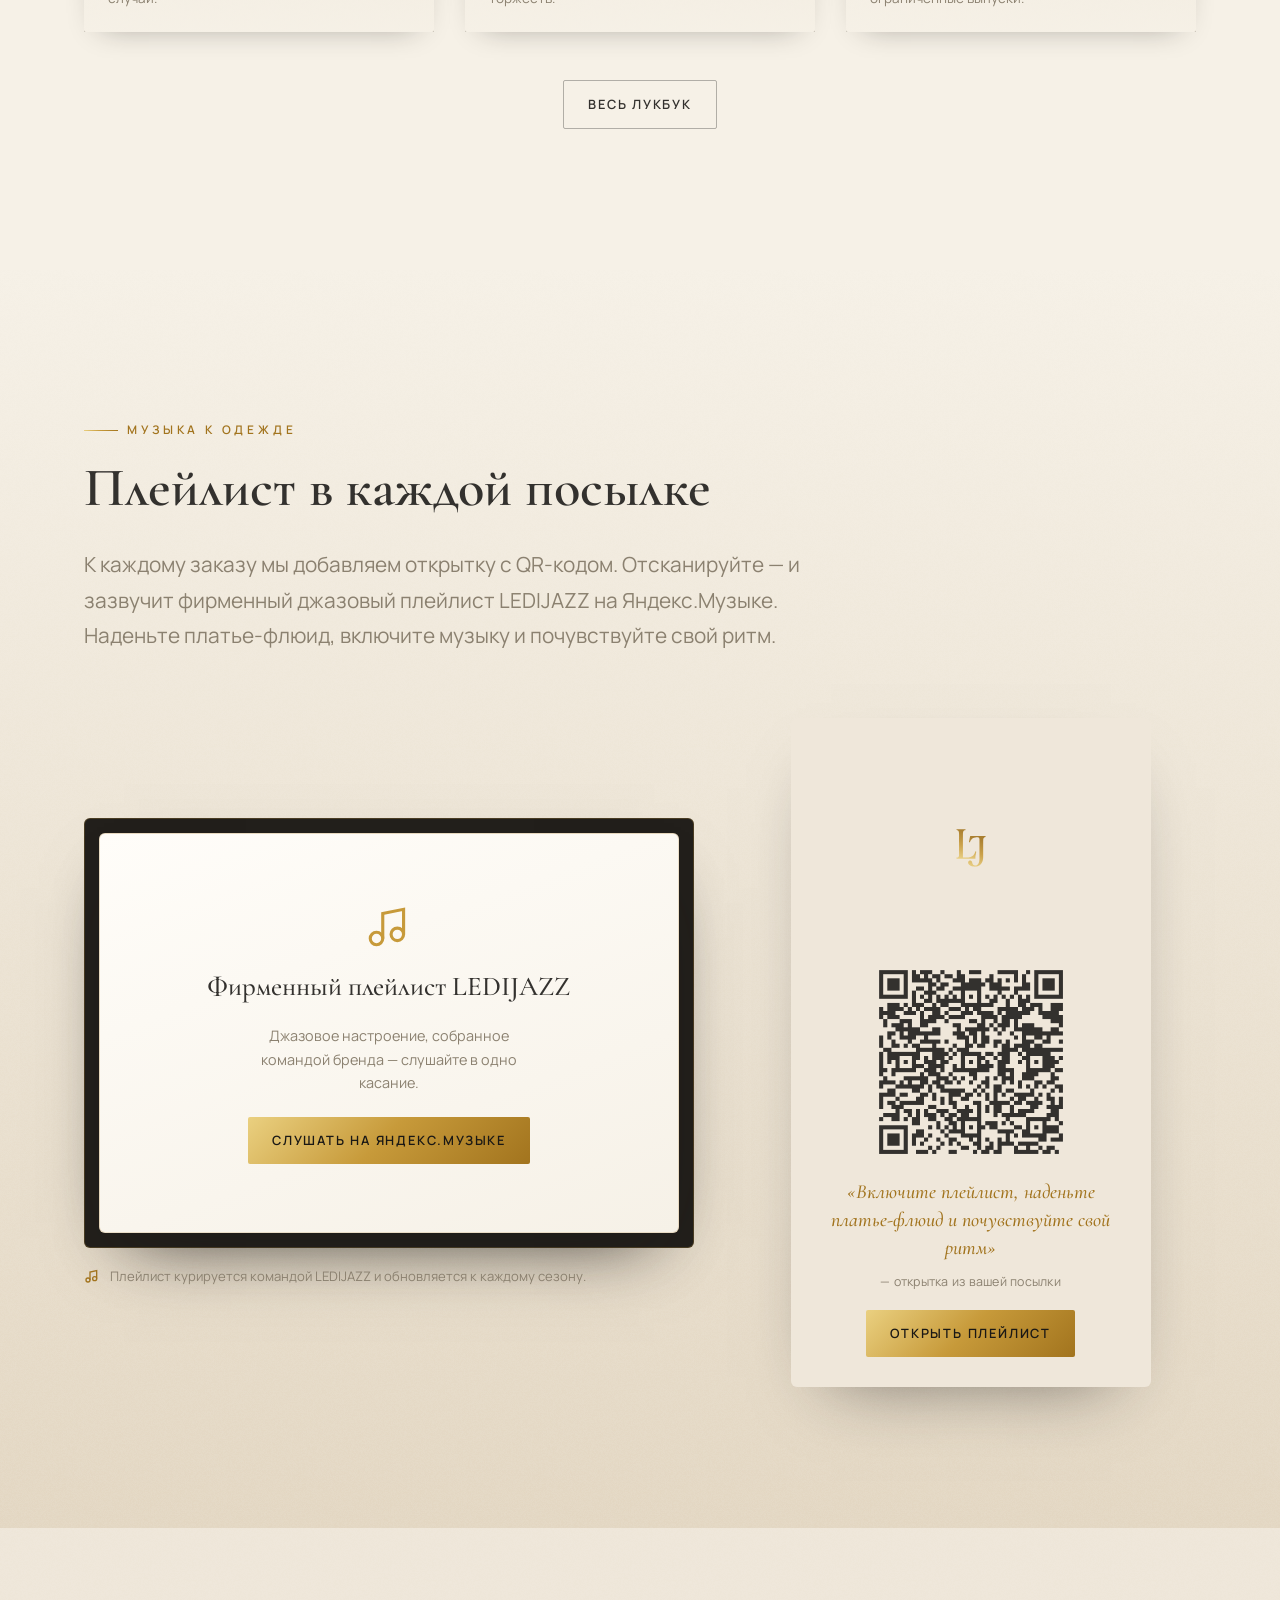
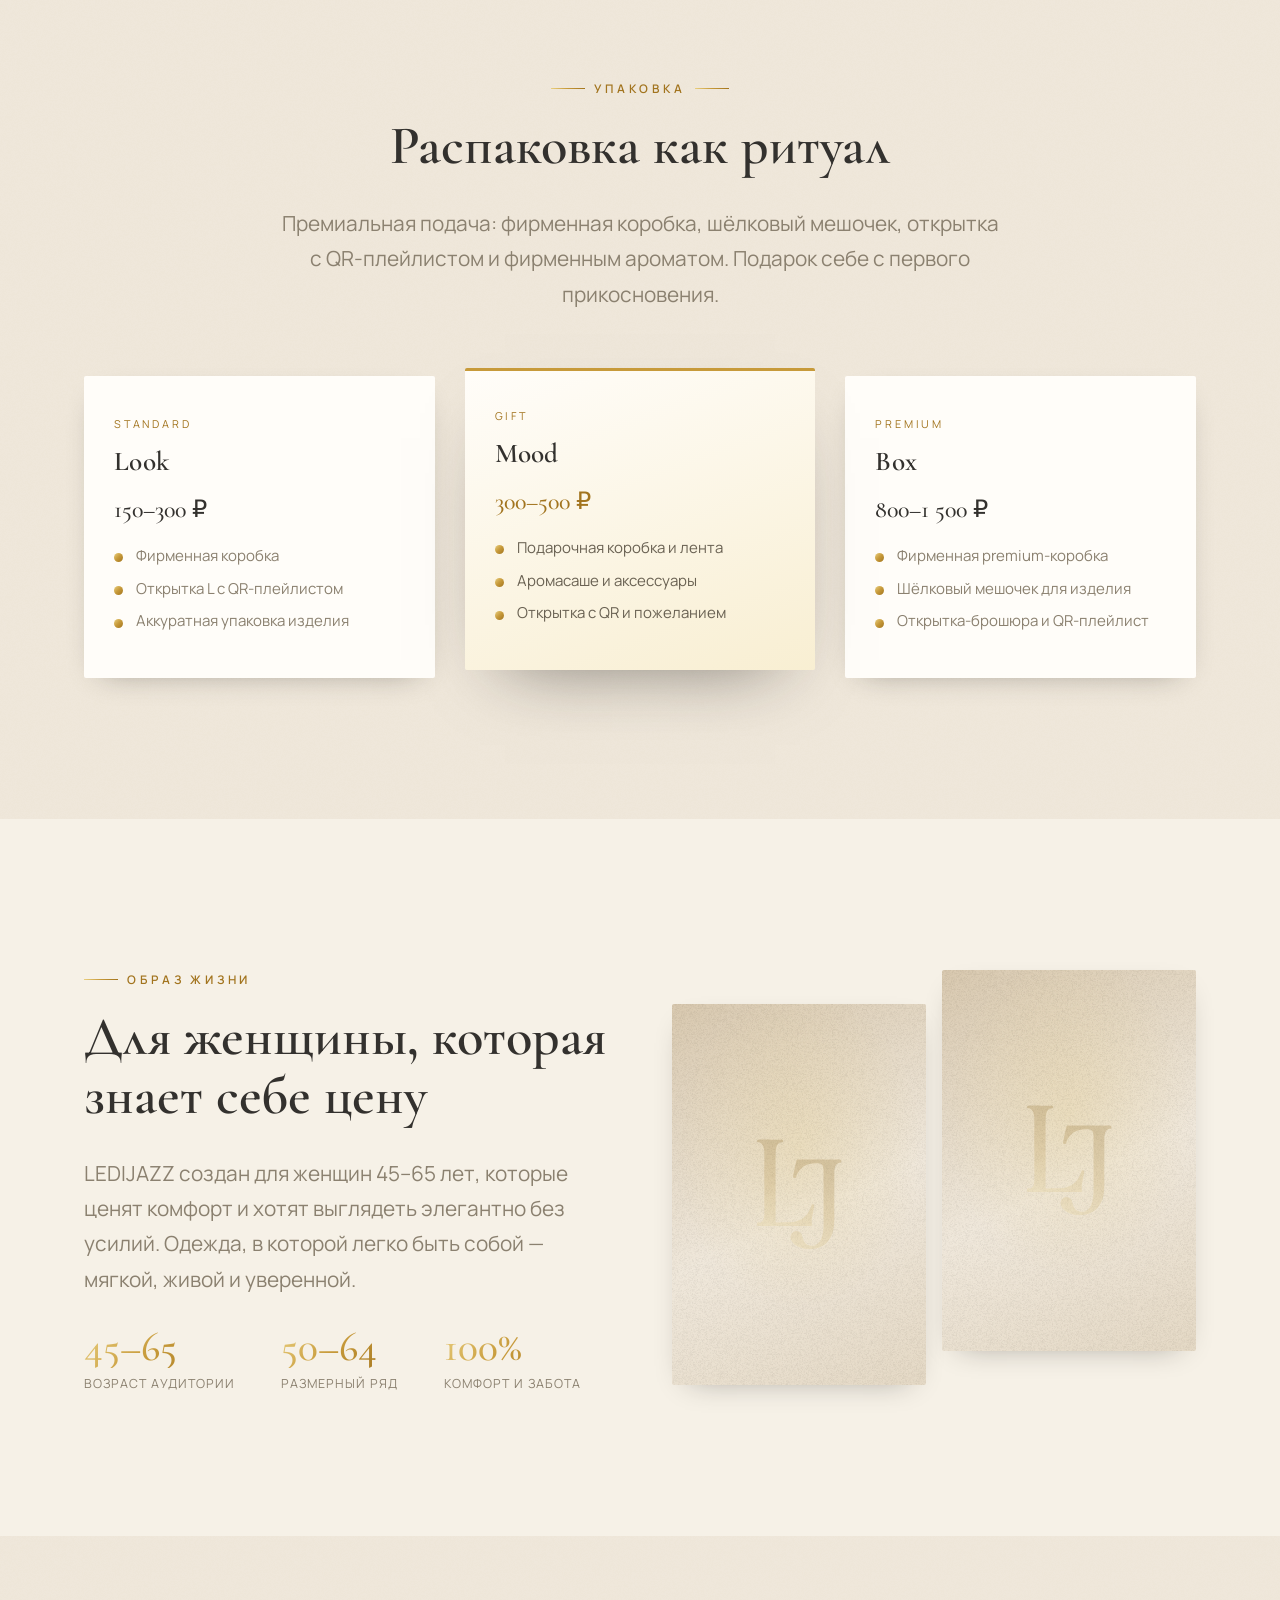
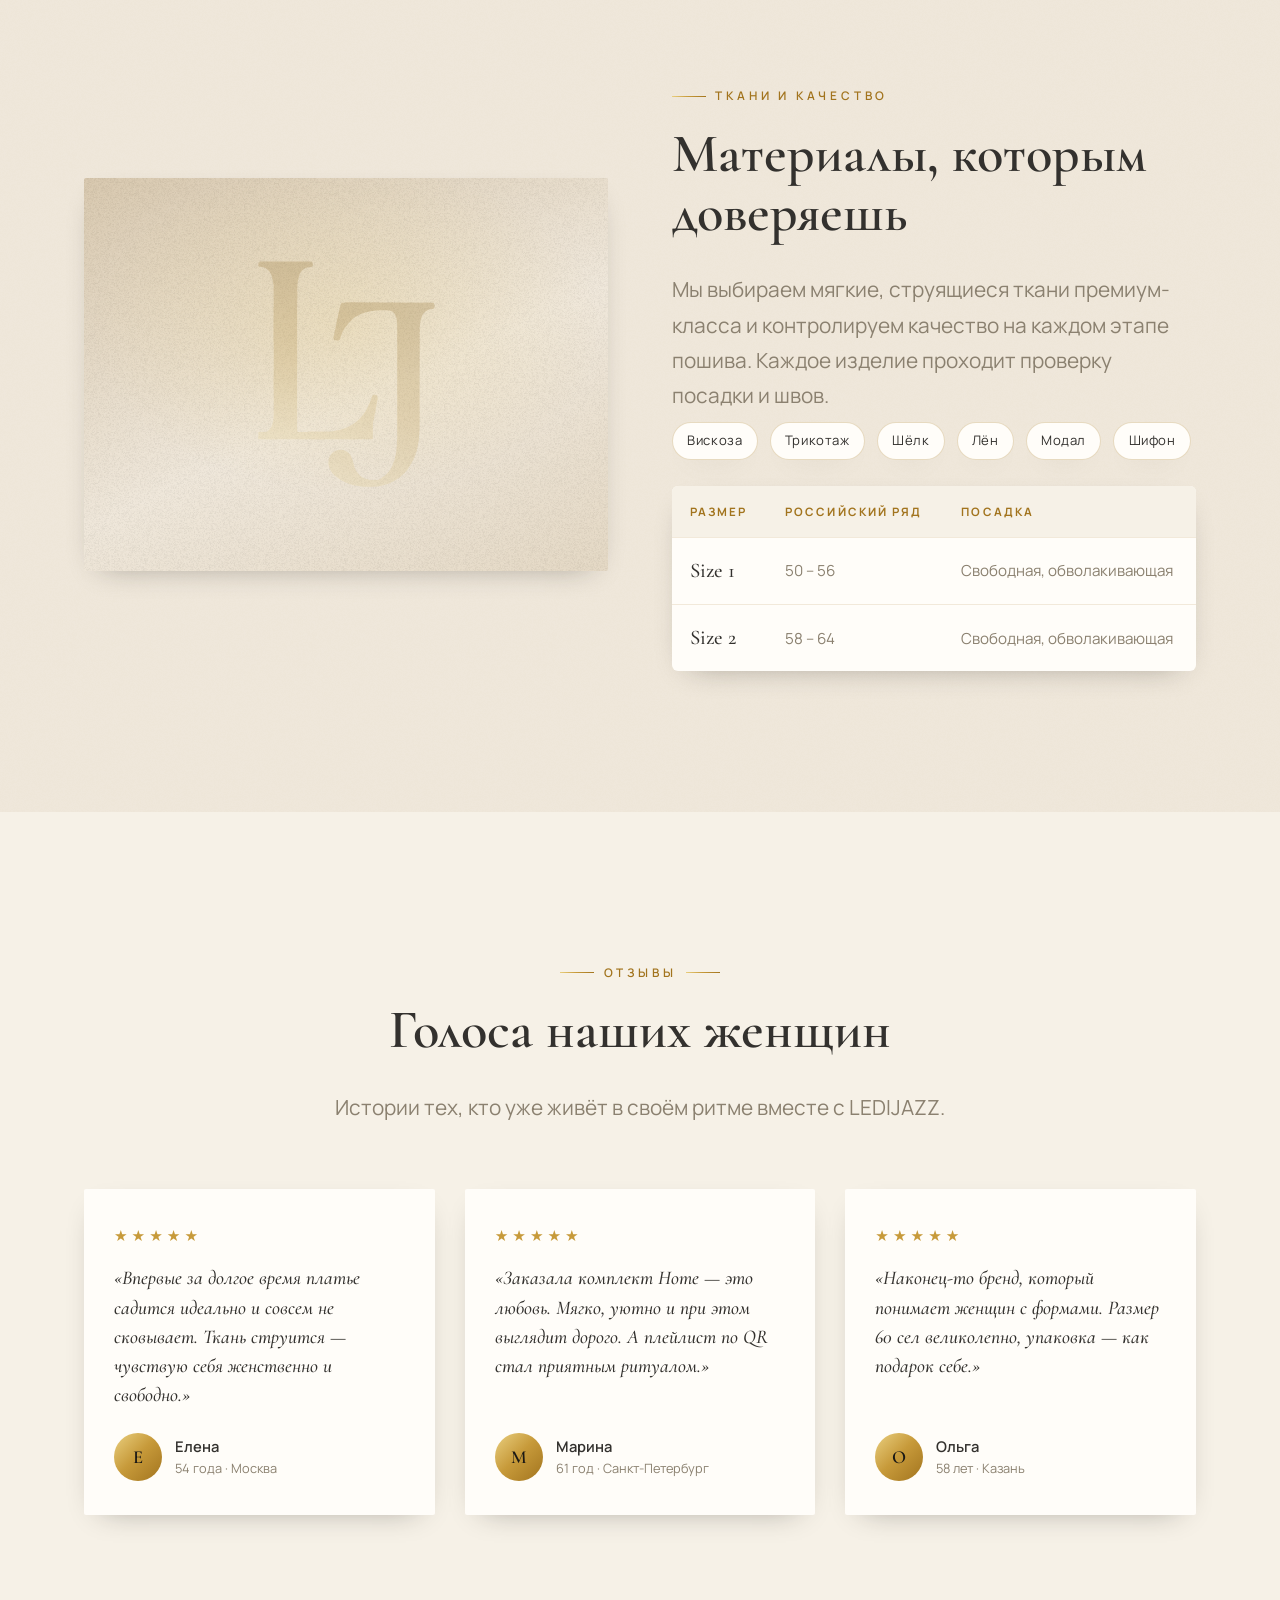
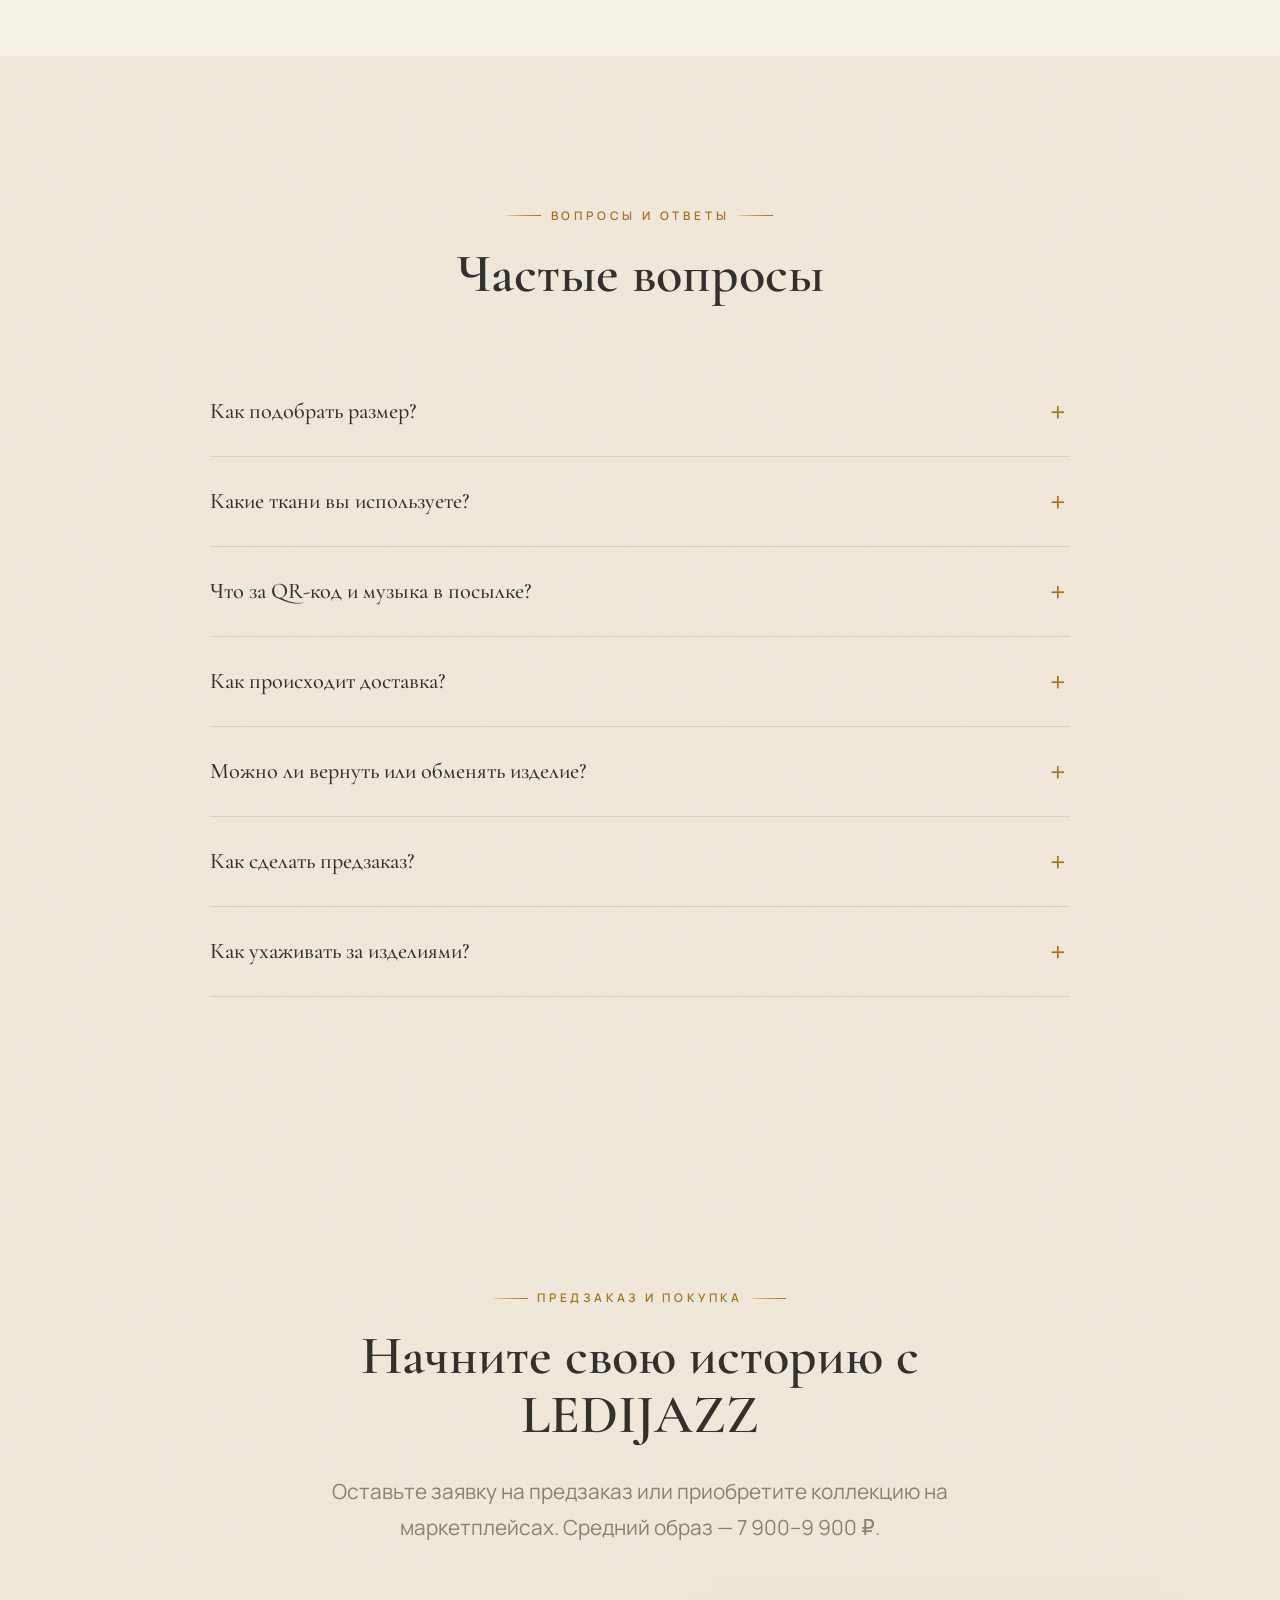
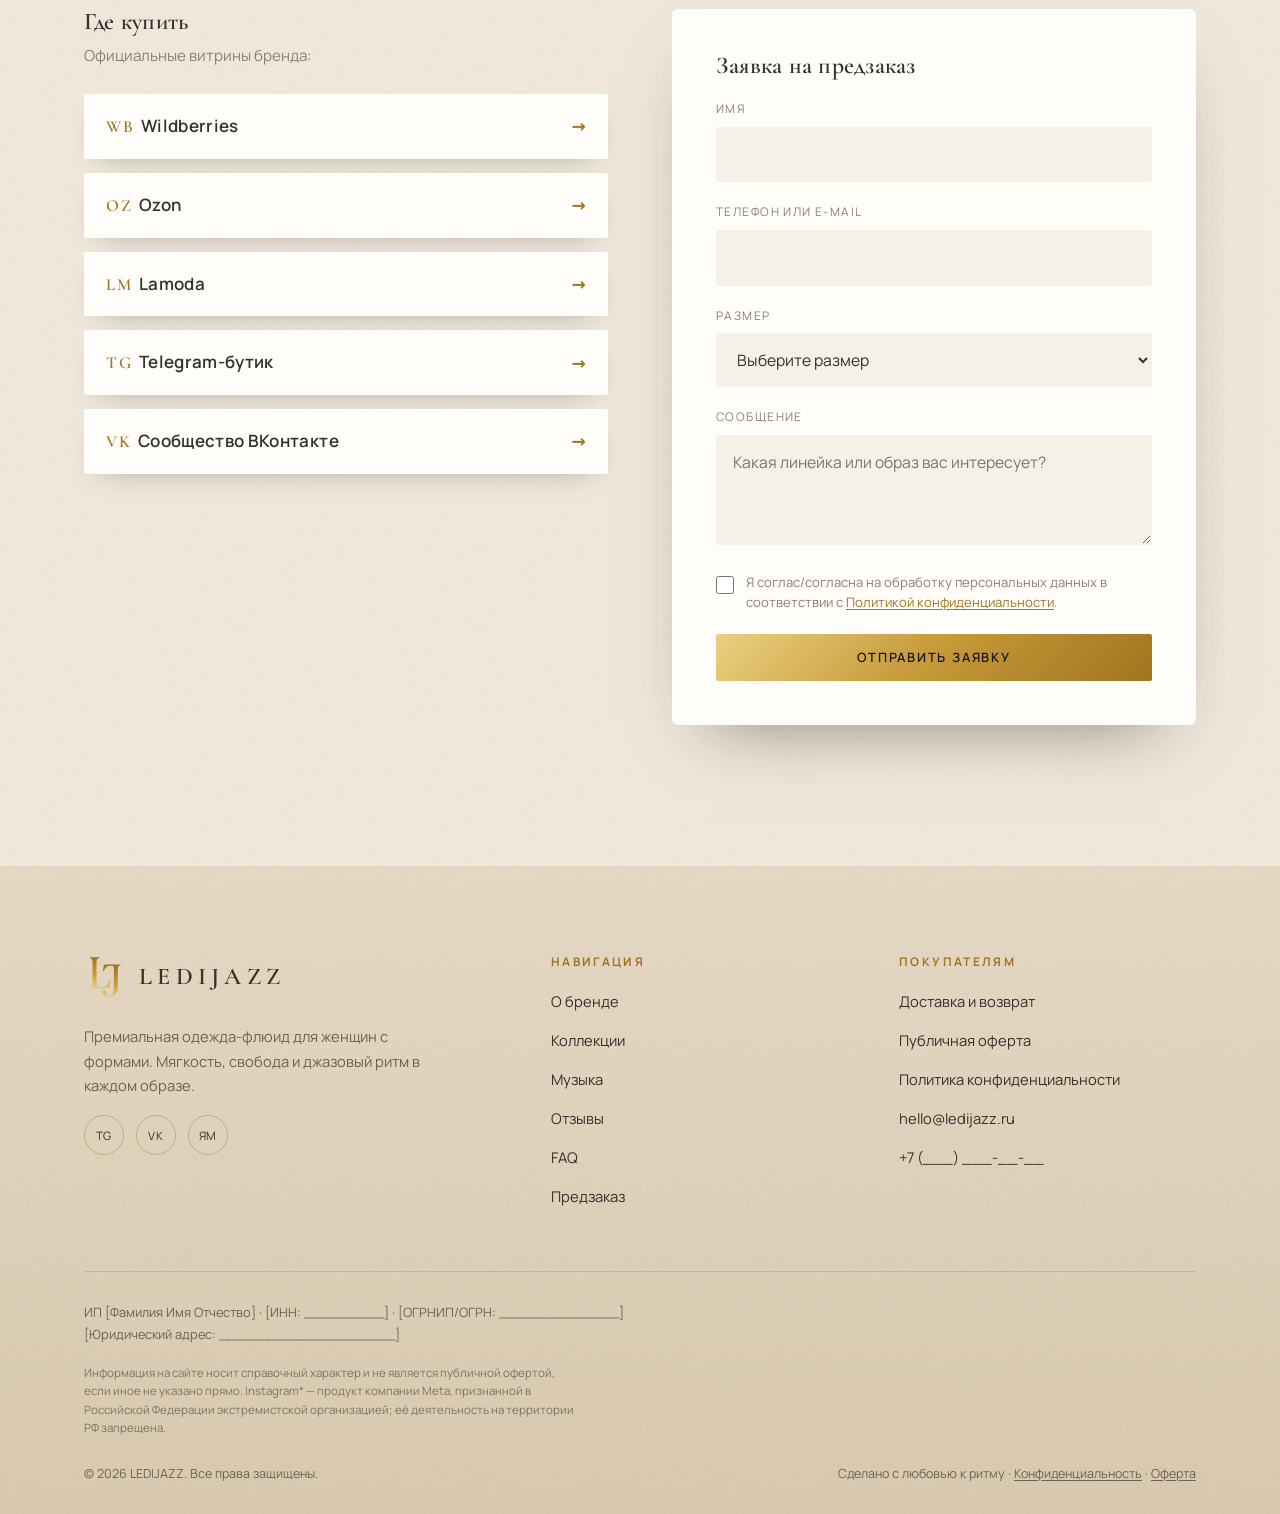
==== commit 4a44a63e: "Add Reviews + FAQ sections, About page, content checklist - New "О бренде" page (about.html): story," ====
--- a/index.html
+++ b/index.html
@@ -31,11 +31,11 @@
         <span class="wordmark">Ledijazz</span>
       </a>
       <nav class="nav-links" aria-label="Главное меню">
-        <a href="#philosophy">Философия</a>
+        <a href="about.html">О бренде</a>
         <a href="#collections">Коллекции</a>
         <a href="#music">Музыка</a>
-        <a href="#packaging">Упаковка</a>
-        <a href="#audience">О бренде</a>
+        <a href="#reviews">Отзывы</a>
+        <a href="#faq">FAQ</a>
         <a class="btn btn-gold nav-cta" href="#preorder">Предзаказ</a>
       </nav>
       <button class="nav-toggle" aria-label="Меню" aria-expanded="false">
@@ -329,6 +329,74 @@
     </div>
   </section>
 
+  <!-- ============================ REVIEWS ============================ -->
+  <section class="section-ivory" id="reviews">
+    <div class="container">
+      <div class="section-head center reveal">
+        <span class="kicker center">Отзывы</span>
+        <h2 class="title">Голоса наших женщин</h2>
+        <p class="lead">Истории тех, кто уже живёт в своём ритме вместе с LEDIJAZZ.</p>
+      </div>
+      <div class="reviews-grid">
+        <article class="review-card reveal">
+          <div class="stars" aria-label="5 из 5">★★★★★</div>
+          <p class="quote">«Впервые за долгое время платье садится идеально и совсем не сковывает. Ткань струится — чувствую себя женственно и свободно.»</p>
+          <div class="author"><div class="avatar">Е</div><div><div class="who">Елена</div><div class="where">54 года · Москва</div></div></div>
+        </article>
+        <article class="review-card reveal d1">
+          <div class="stars" aria-label="5 из 5">★★★★★</div>
+          <p class="quote">«Заказала комплект Home — это любовь. Мягко, уютно и при этом выглядит дорого. А плейлист по QR стал приятным ритуалом.»</p>
+          <div class="author"><div class="avatar">М</div><div><div class="who">Марина</div><div class="where">61 год · Санкт-Петербург</div></div></div>
+        </article>
+        <article class="review-card reveal d2">
+          <div class="stars" aria-label="5 из 5">★★★★★</div>
+          <p class="quote">«Наконец-то бренд, который понимает женщин с формами. Размер 60 сел великолепно, упаковка — как подарок себе.»</p>
+          <div class="author"><div class="avatar">О</div><div><div class="who">Ольга</div><div class="where">58 лет · Казань</div></div></div>
+        </article>
+      </div>
+    </div>
+  </section>
+
+  <!-- ============================ FAQ ============================ -->
+  <section class="section-cream grain" id="faq">
+    <div class="container">
+      <div class="section-head center reveal">
+        <span class="kicker center">Вопросы и ответы</span>
+        <h2 class="title">Частые вопросы</h2>
+      </div>
+      <div class="faq-list reveal">
+        <details class="faq-item">
+          <summary>Как подобрать размер?</summary>
+          <div class="faq-a">Мы шьём в двух размерных рядах: <strong>Size 1 — 50–56</strong> и <strong>Size 2 — 58–64</strong>. Силуэты свободные и обволакивающие. Если сомневаетесь — оставьте заявку, и мы поможем с выбором.</div>
+        </details>
+        <details class="faq-item">
+          <summary>Какие ткани вы используете?</summary>
+          <div class="faq-a">Мягкие струящиеся материалы премиум-класса: вискоза, трикотаж, шёлк, лён, модал и шифон. Каждое изделие проходит контроль качества посадки и швов.</div>
+        </details>
+        <details class="faq-item">
+          <summary>Что за QR-код и музыка в посылке?</summary>
+          <div class="faq-a">К каждому заказу прилагается открытка с QR-кодом. Отсканируйте его — откроется фирменный джазовый плейлист LEDIJAZZ на Яндекс.Музыке. Наденьте платье-флюид и почувствуйте свой ритм.</div>
+        </details>
+        <details class="faq-item">
+          <summary>Как происходит доставка?</summary>
+          <div class="faq-a">Доставляем по всей России. Сроки и тарифы зависят от региона и службы доставки. Подробнее — на странице <a href="delivery.html">«Доставка и возврат»</a>.</div>
+        </details>
+        <details class="faq-item">
+          <summary>Можно ли вернуть или обменять изделие?</summary>
+          <div class="faq-a">Да, в соответствии с законодательством РФ. Обратите внимание: отдельные швейные и трикотажные изделия надлежащего качества входят в перечень невозвратных товаров. Условия — на странице <a href="delivery.html">«Доставка и возврат»</a>.</div>
+        </details>
+        <details class="faq-item">
+          <summary>Как сделать предзаказ?</summary>
+          <div class="faq-a">Оставьте заявку в форме <a href="#preorder">«Предзаказ»</a> или напишите нам в Telegram / ВКонтакте. Также коллекция доступна на маркетплейсах Wildberries, Ozon и Lamoda.</div>
+        </details>
+        <details class="faq-item">
+          <summary>Как ухаживать за изделиями?</summary>
+          <div class="faq-a">Рекомендуем деликатную стирку при низкой температуре, без агрессивных средств и отжима, сушку в расправленном виде. Точные рекомендации указаны на ярлыке каждого изделия.</div>
+        </details>
+      </div>
+    </div>
+  </section>
+
   <!-- ============================ PREORDER ============================ -->
   <section class="section-cream grain" id="preorder">
     <div class="container">
@@ -403,10 +471,11 @@
         <div class="footer-col">
           <h4>Навигация</h4>
           <ul>
-            <li><a href="#philosophy">Философия</a></li>
+            <li><a href="about.html">О бренде</a></li>
             <li><a href="#collections">Коллекции</a></li>
             <li><a href="#music">Музыка</a></li>
-            <li><a href="#packaging">Упаковка</a></li>
+            <li><a href="#reviews">Отзывы</a></li>
+            <li><a href="#faq">FAQ</a></li>
             <li><a href="#preorder">Предзаказ</a></li>
           </ul>
         </div>
--- a/assets/css/styles.css
+++ b/assets/css/styles.css
@@ -227,10 +227,10 @@
 .hero-inner { position: relative; z-index: 3; max-width: 760px; }
 .hero h1 {
   font-size: clamp(3.4rem, 12vw, 8.2rem);
-  letter-spacing: .04em; line-height: .92; margin: .18em 0 .1em;
+  letter-spacing: .04em; line-height: 1.04; margin: .12em 0 .08em;
   text-transform: uppercase;
 }
-.hero h1 .gold-text { display: inline-block; }
+.hero h1 .gold-text { display: inline-block; padding-bottom: .16em; }
 .hero .tagline {
   font-family: var(--serif); font-style: italic; font-weight: 500;
   font-size: clamp(1.4rem, 3.4vw, 2.3rem); color: var(--bronze);
@@ -477,3 +477,45 @@
   .media-stack .editorial:first-child { margin-top: 0; }
   .cookie { flex-direction: column; align-items: stretch; text-align: center; }
 }
+
+/* ============================ Reviews ============================ */
+.reviews-grid { display: grid; grid-template-columns: repeat(3, 1fr); gap: clamp(18px, 2.4vw, 30px); }
+.review-card { background: var(--white); border-radius: var(--radius); padding: 34px 30px; box-shadow: var(--shadow-sm); display: flex; flex-direction: column; gap: 16px; transition: transform .5s var(--ease), box-shadow .5s var(--ease); }
+.review-card:hover { transform: translateY(-6px); box-shadow: var(--shadow-md); }
+.review-card .stars { color: var(--gold); letter-spacing: 4px; font-size: .95rem; }
+.review-card .quote { font-family: var(--serif); font-style: italic; font-size: 1.22rem; line-height: 1.5; color: var(--graphite); }
+.review-card .author { display: flex; align-items: center; gap: 13px; margin-top: auto; padding-top: 6px; }
+.review-card .avatar { width: 48px; height: 48px; border-radius: 50%; background: var(--gold-grad); display: grid; place-items: center; font-family: var(--serif); color: var(--noir); font-size: 1.15rem; font-weight: 600; flex: none; }
+.review-card .who { font-weight: 600; font-size: .92rem; color: var(--graphite); }
+.review-card .where { font-size: .8rem; color: var(--muted); }
+
+/* ============================ FAQ ============================ */
+.faq-list { max-width: 860px; margin-inline: auto; }
+.faq-item { border-bottom: 1px solid color-mix(in srgb, var(--bronze) 20%, transparent); }
+.faq-item summary { list-style: none; cursor: pointer; padding: 26px 48px 26px 0; position: relative; font-family: var(--serif); font-size: clamp(1.15rem, 2.4vw, 1.4rem); color: var(--graphite); transition: color .3s var(--ease); }
+.faq-item summary:hover { color: var(--bronze); }
+.faq-item summary::-webkit-details-marker { display: none; }
+.faq-item summary::after { content: "+"; position: absolute; right: 4px; top: 50%; transform: translateY(-50%); font-family: var(--sans); font-weight: 300; font-size: 1.7rem; color: var(--bronze); transition: transform .35s var(--ease); }
+.faq-item[open] summary::after { transform: translateY(-50%) rotate(45deg); }
+.faq-item .faq-a { padding: 0 44px 26px 0; color: var(--muted); font-size: 1rem; line-height: 1.7; }
+.faq-item .faq-a a { color: var(--bronze); text-decoration: underline; text-underline-offset: 2px; }
+
+/* ============================ About page ============================ */
+.about-values { display: grid; grid-template-columns: repeat(3, 1fr); gap: clamp(18px, 2.4vw, 34px); margin-top: 16px; }
+.value-card { padding: 34px 30px; background: var(--white); border-radius: var(--radius); box-shadow: var(--shadow-sm); position: relative; overflow: hidden; }
+.value-card::before { content: ""; position: absolute; left: 0; top: 0; width: 100%; height: 3px; background: var(--gold-grad); transform: scaleX(0); transform-origin: left; transition: transform .6s var(--ease); }
+.value-card:hover::before { transform: scaleX(1); }
+.value-card .v-num { font-family: var(--serif); font-style: italic; font-size: 2.2rem; color: var(--sand-2); line-height: 1; }
+.value-card h3 { font-size: 1.5rem; margin: .3em 0 .35em; }
+.value-card p { color: var(--muted); font-size: .96rem; }
+.about-quote-wrap { text-align: center; max-width: 30ch; margin-inline: auto; }
+.about-quote { font-family: var(--serif); font-style: italic; font-size: clamp(1.6rem, 4vw, 2.8rem); line-height: 1.35; color: var(--graphite); }
+.about-quote .gold-text { font-style: italic; }
+.about-sign { margin-top: 22px; font-size: .82rem; letter-spacing: .2em; text-transform: uppercase; color: var(--bronze); }
+
+@media (max-width: 980px) {
+  .reviews-grid, .about-values { grid-template-columns: repeat(2, 1fr); }
+}
+@media (max-width: 620px) {
+  .reviews-grid, .about-values { grid-template-columns: 1fr; }
+}
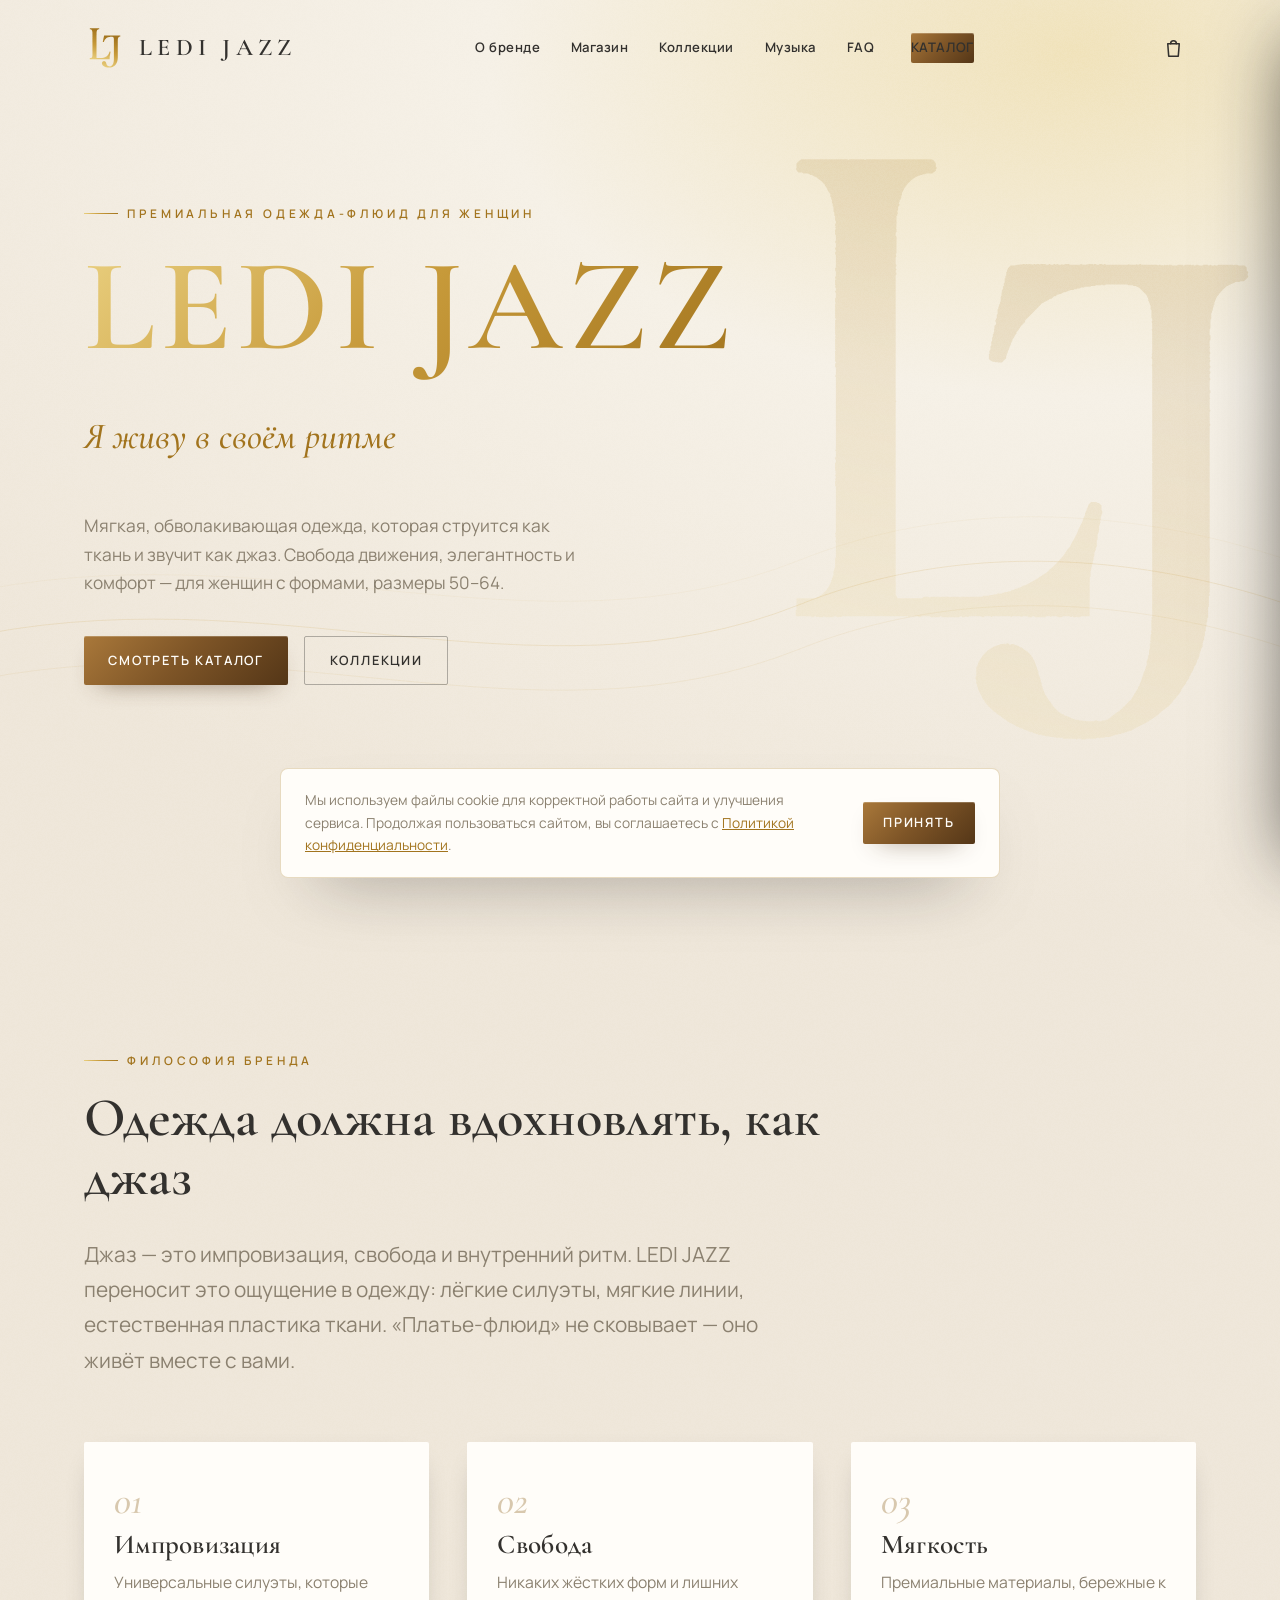
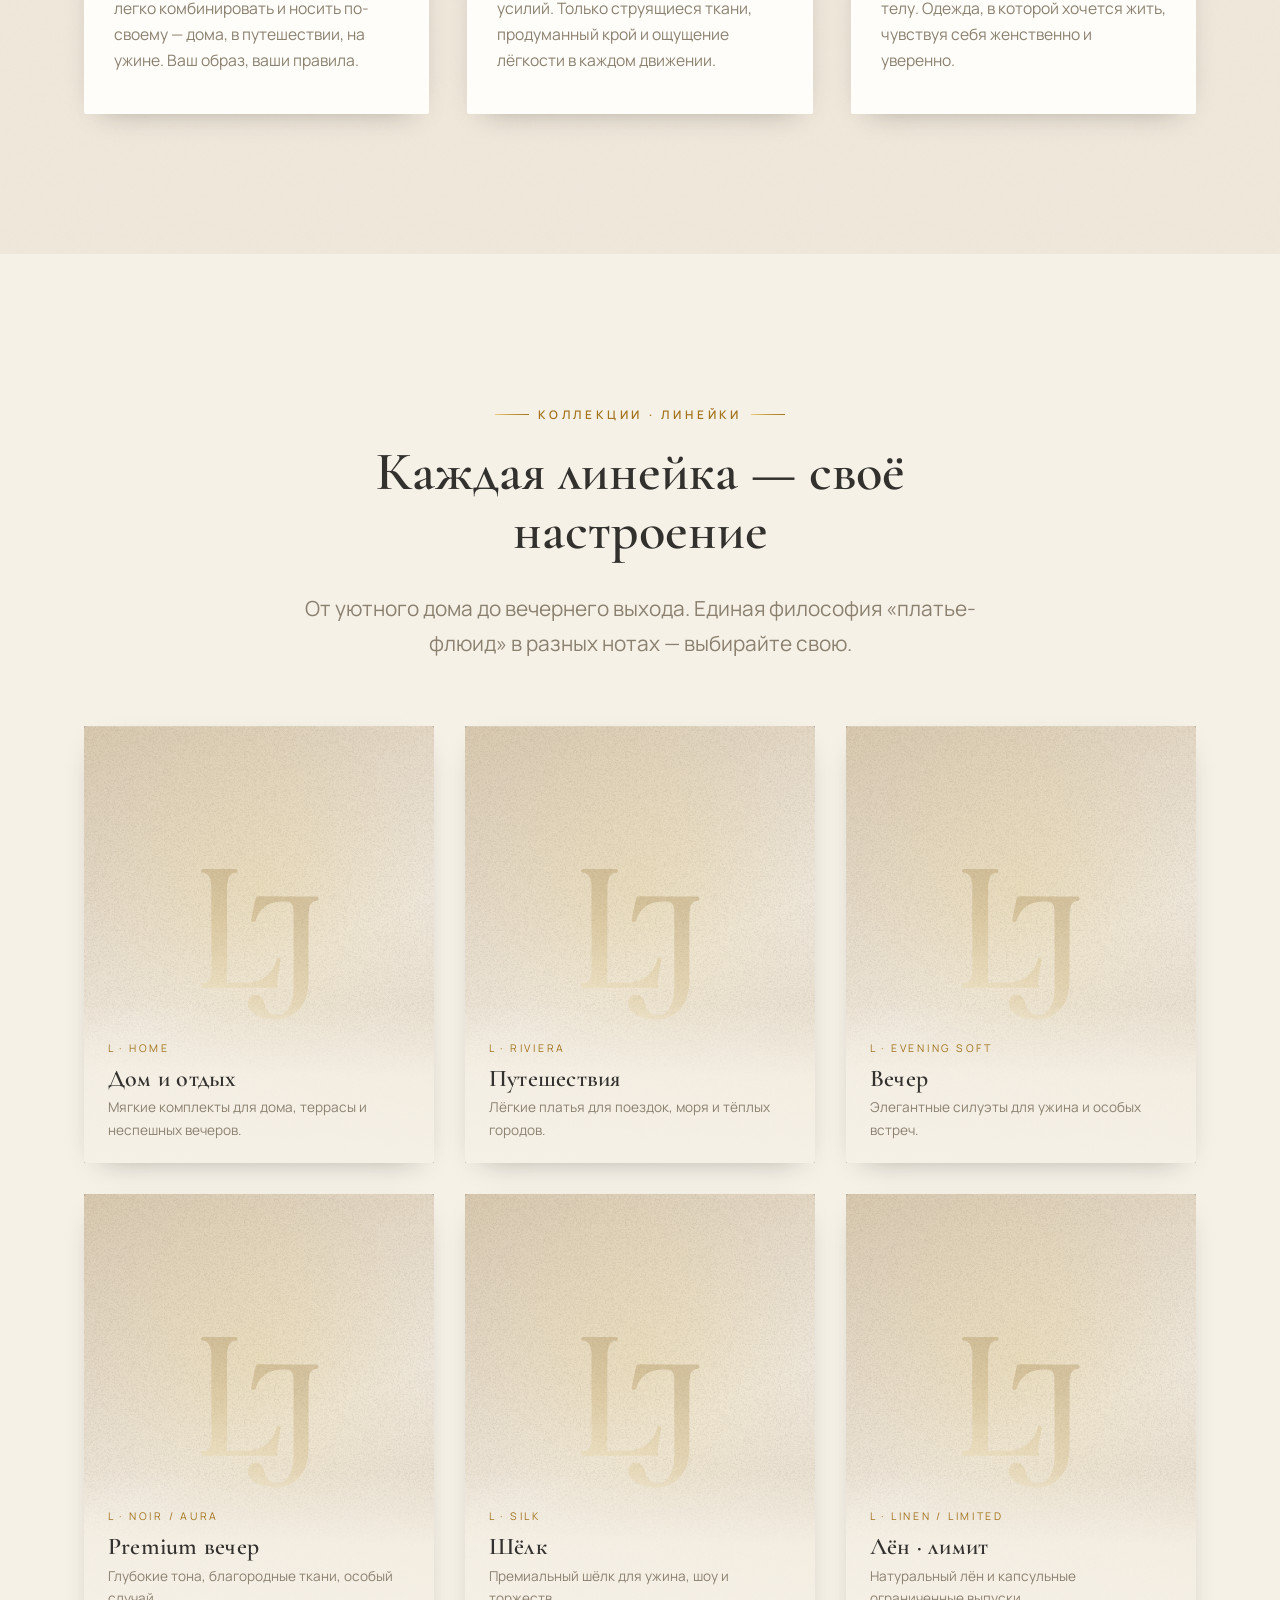
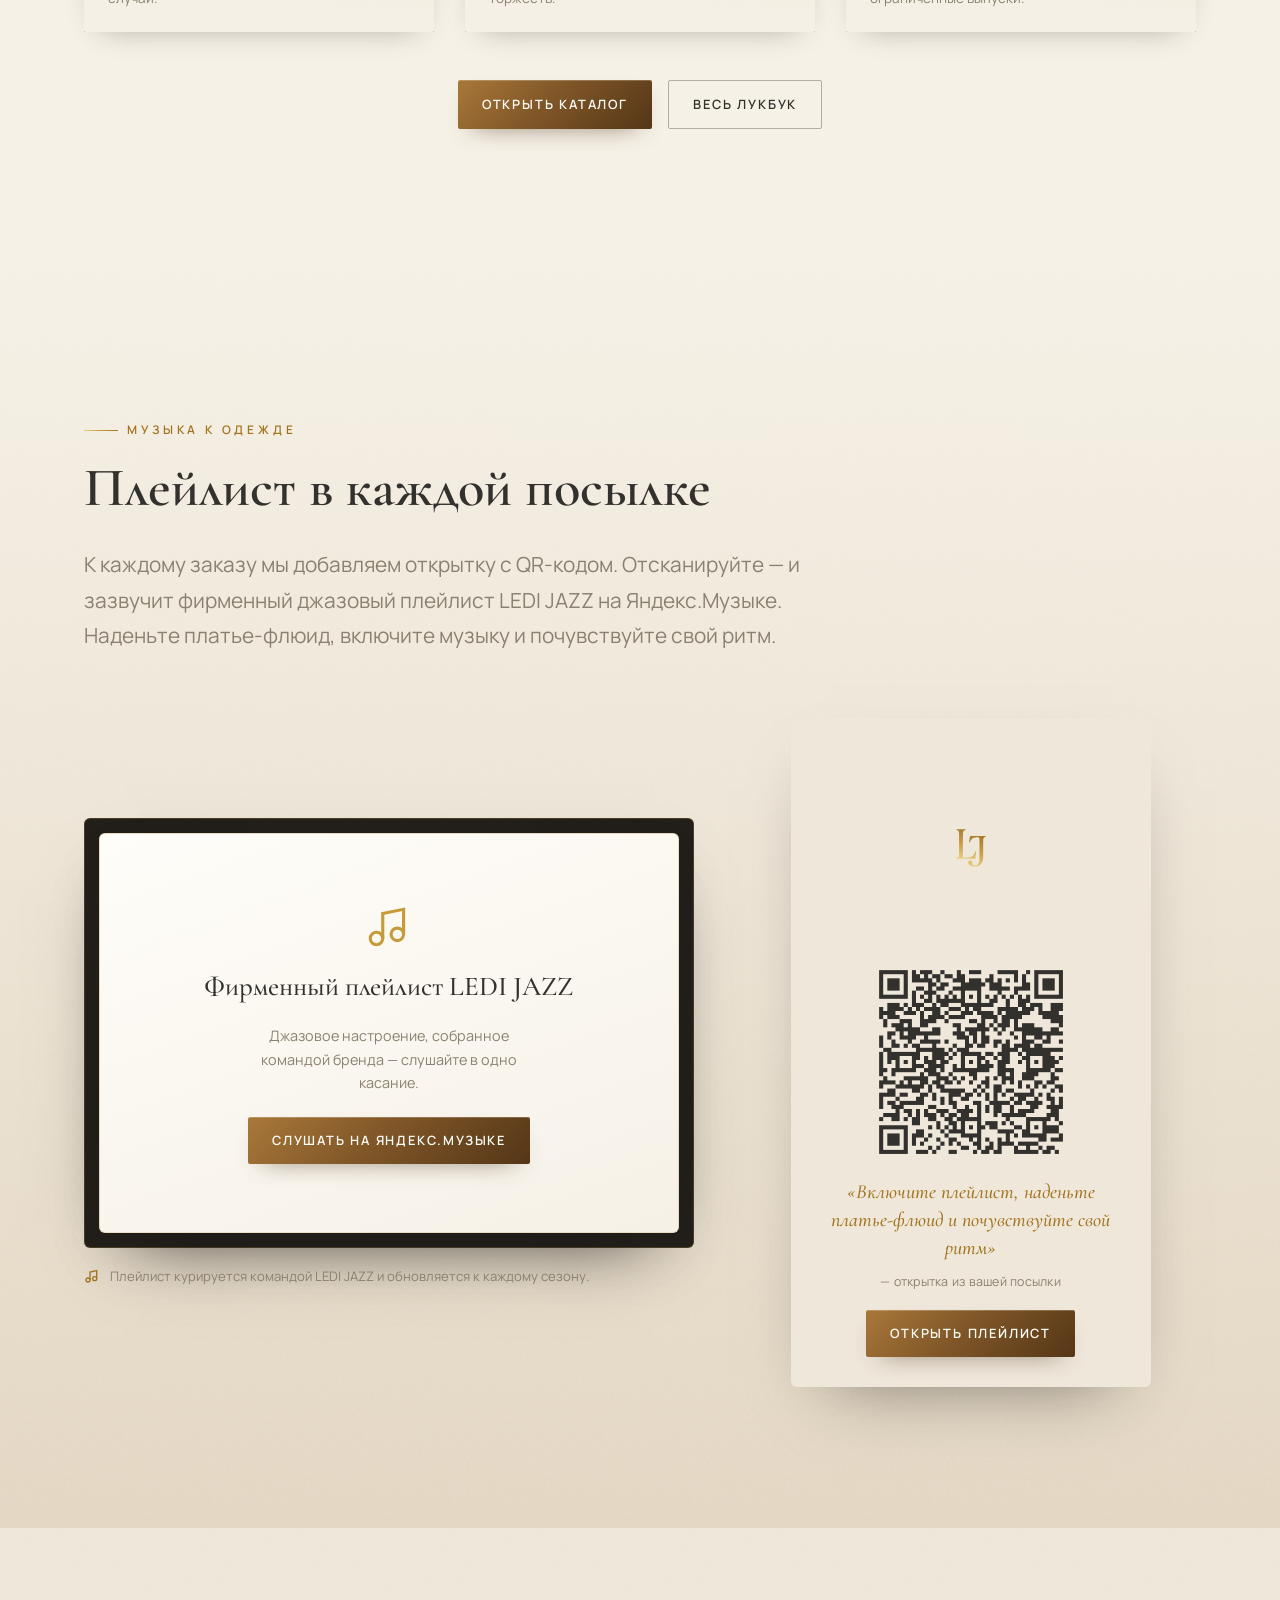
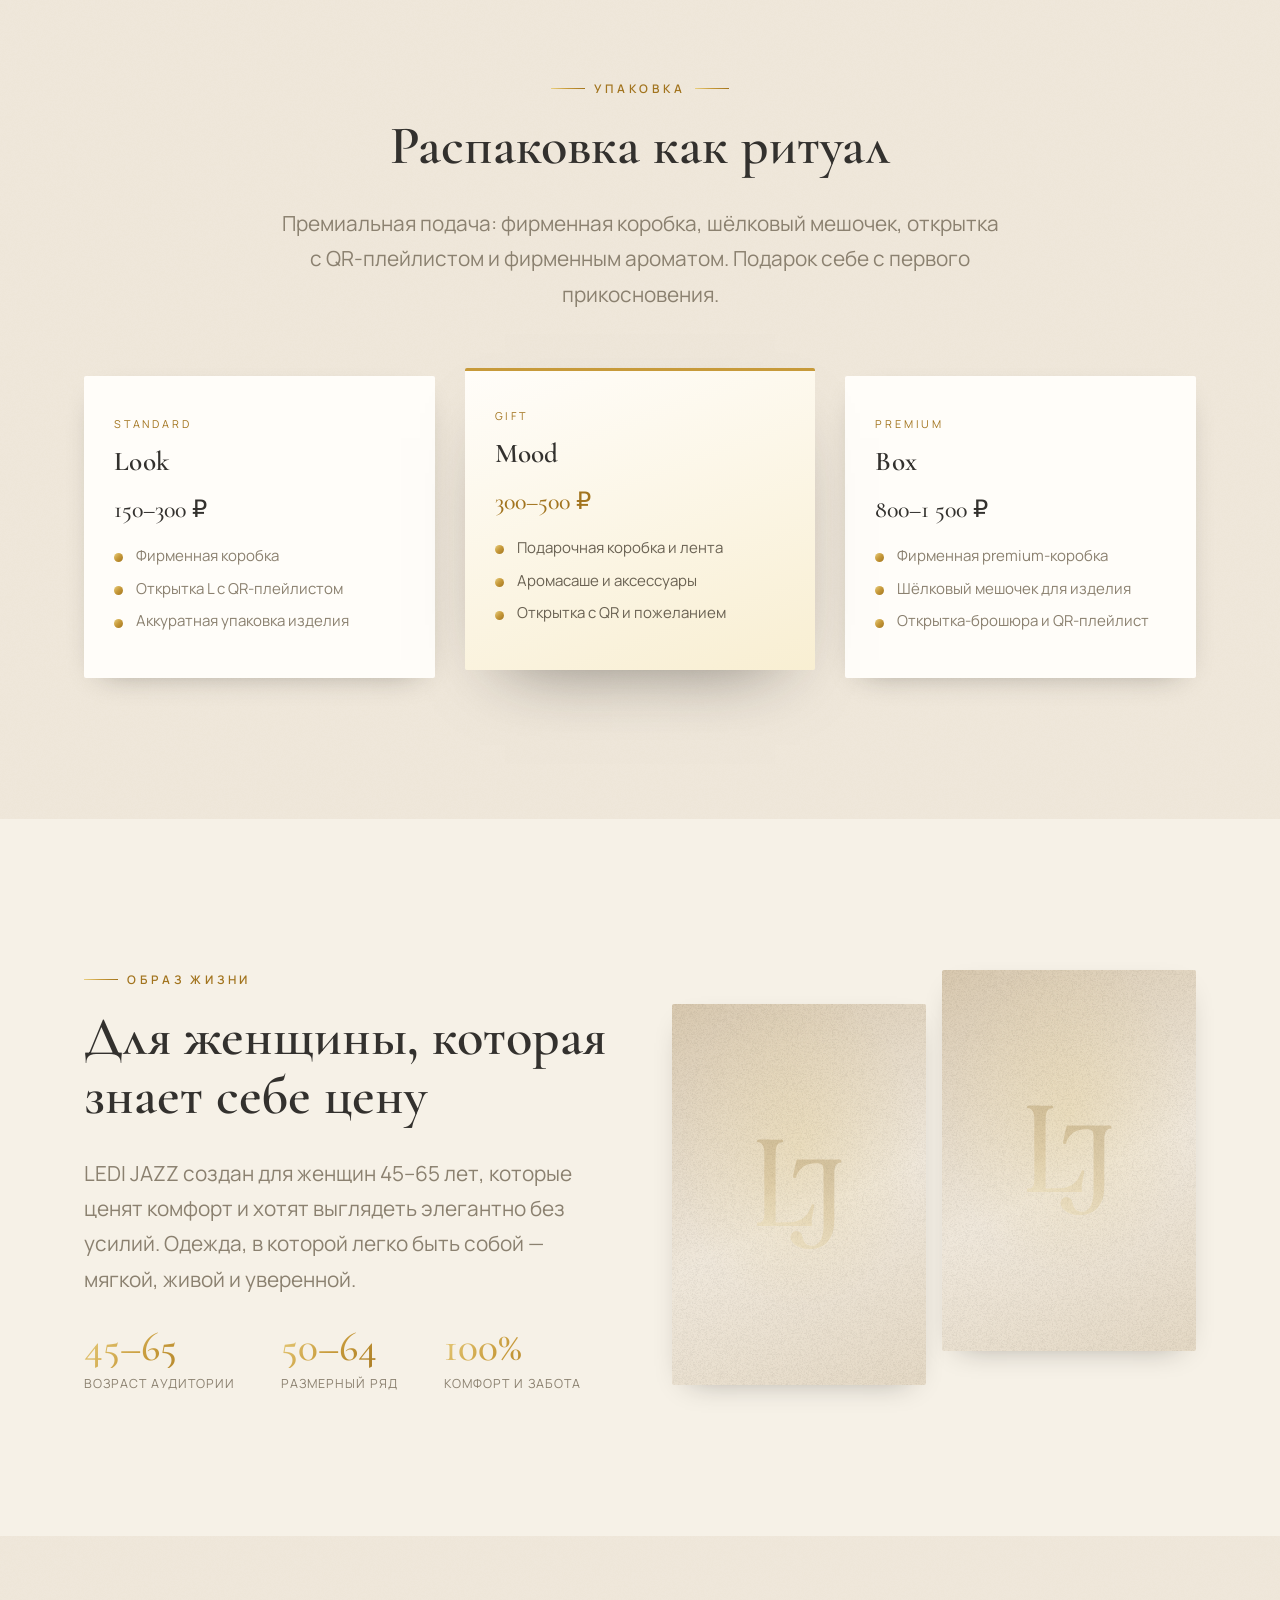
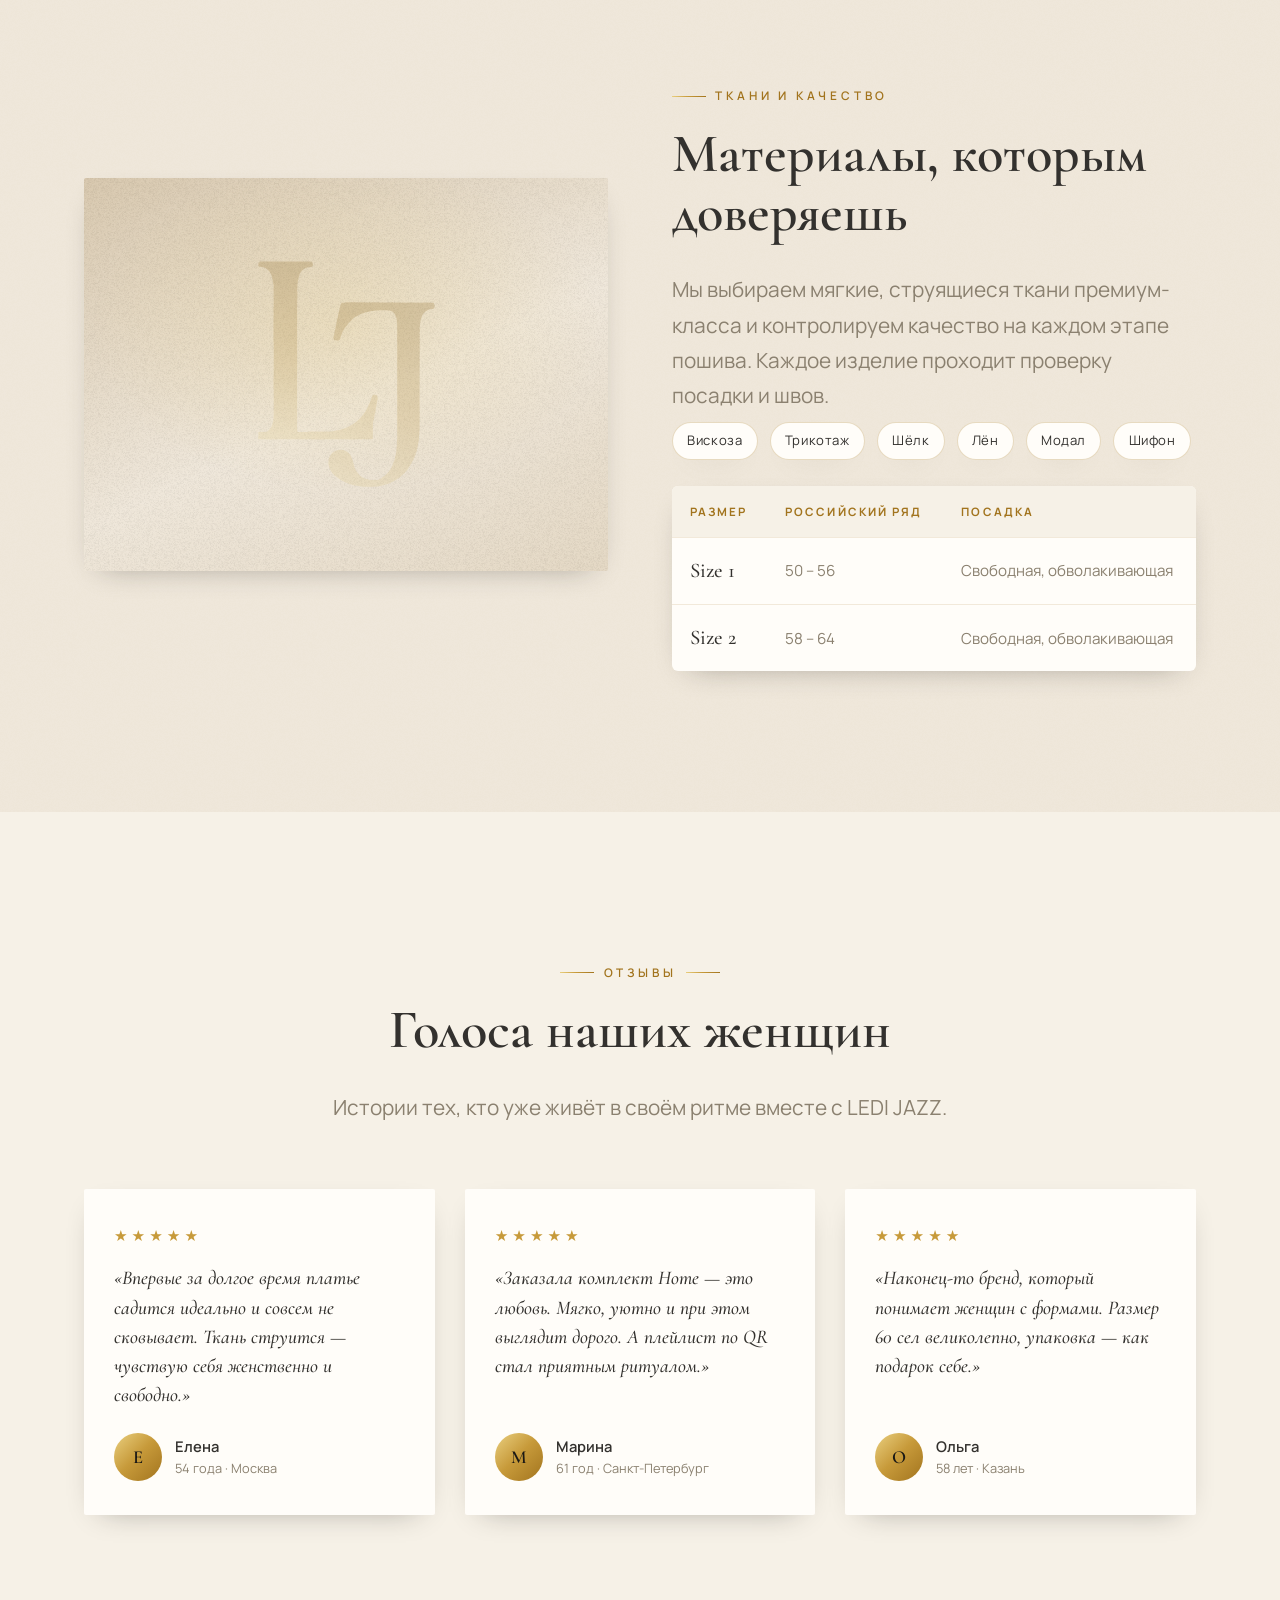
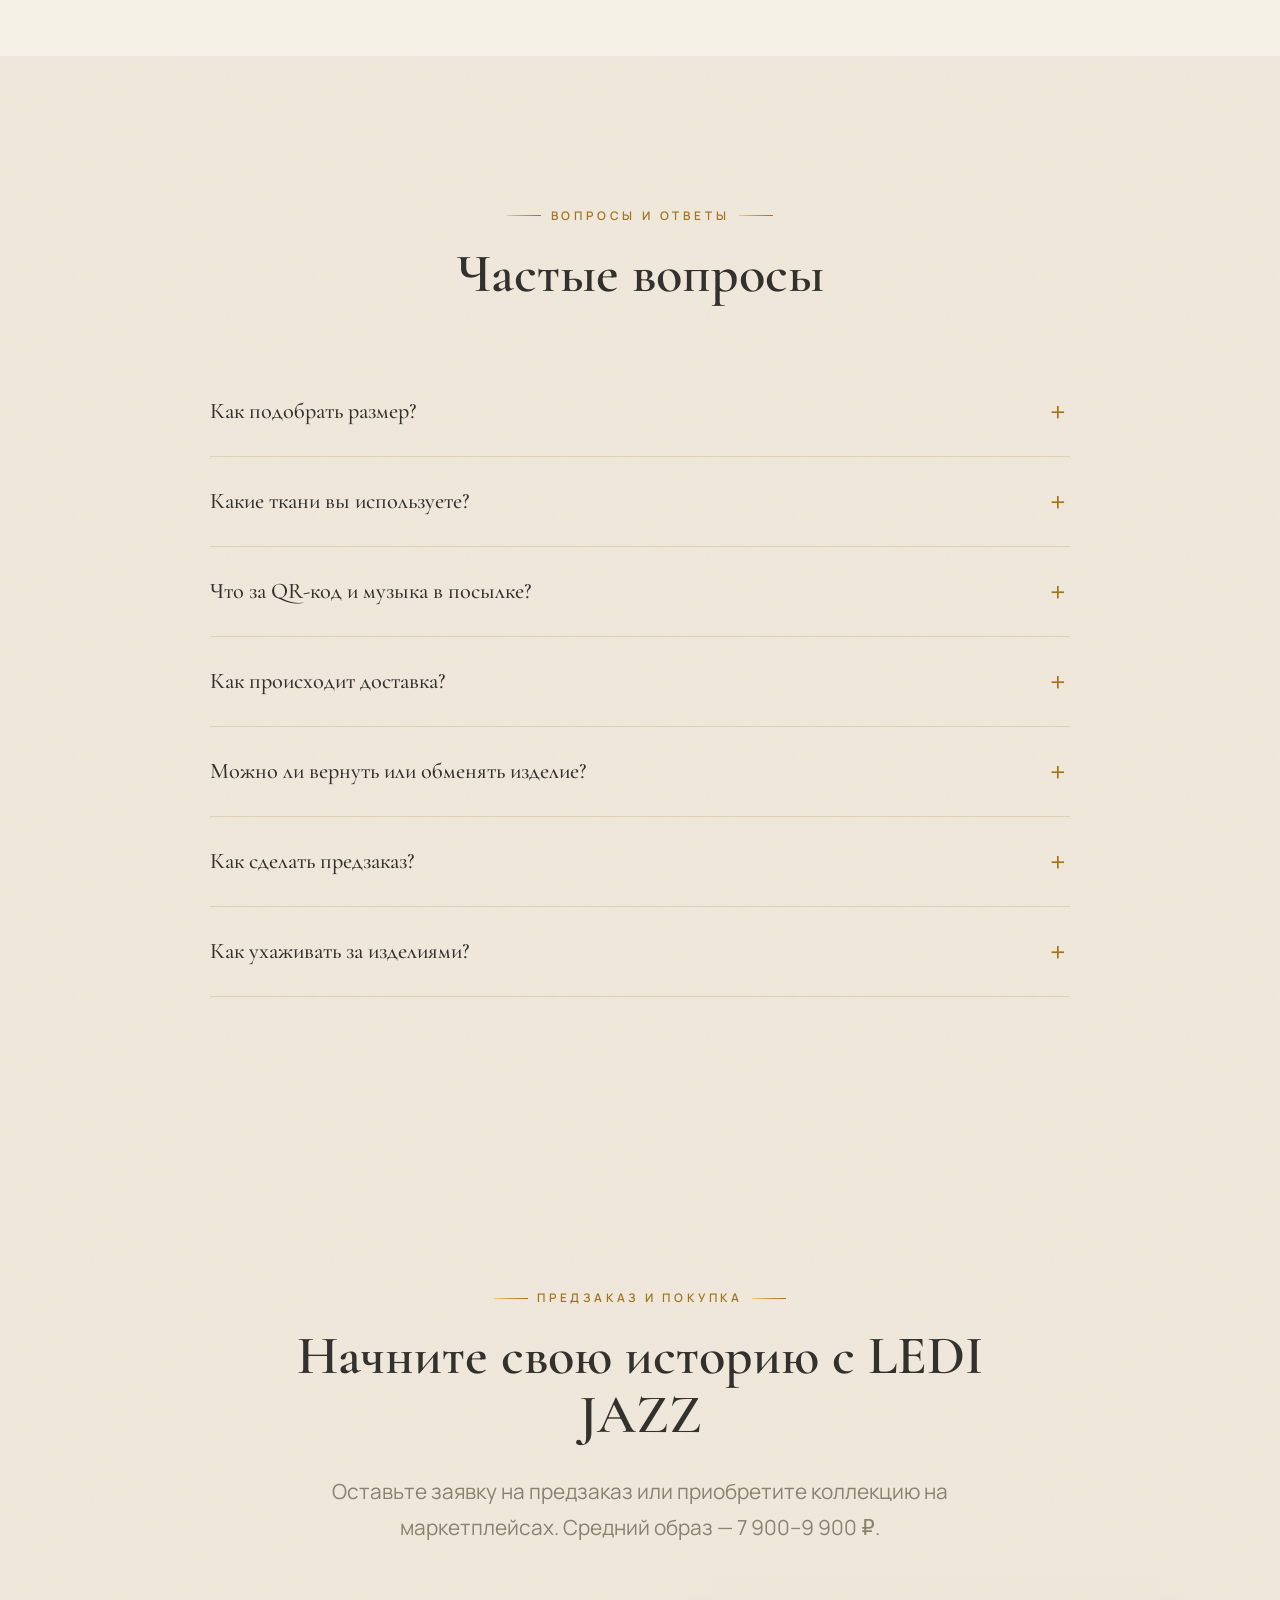
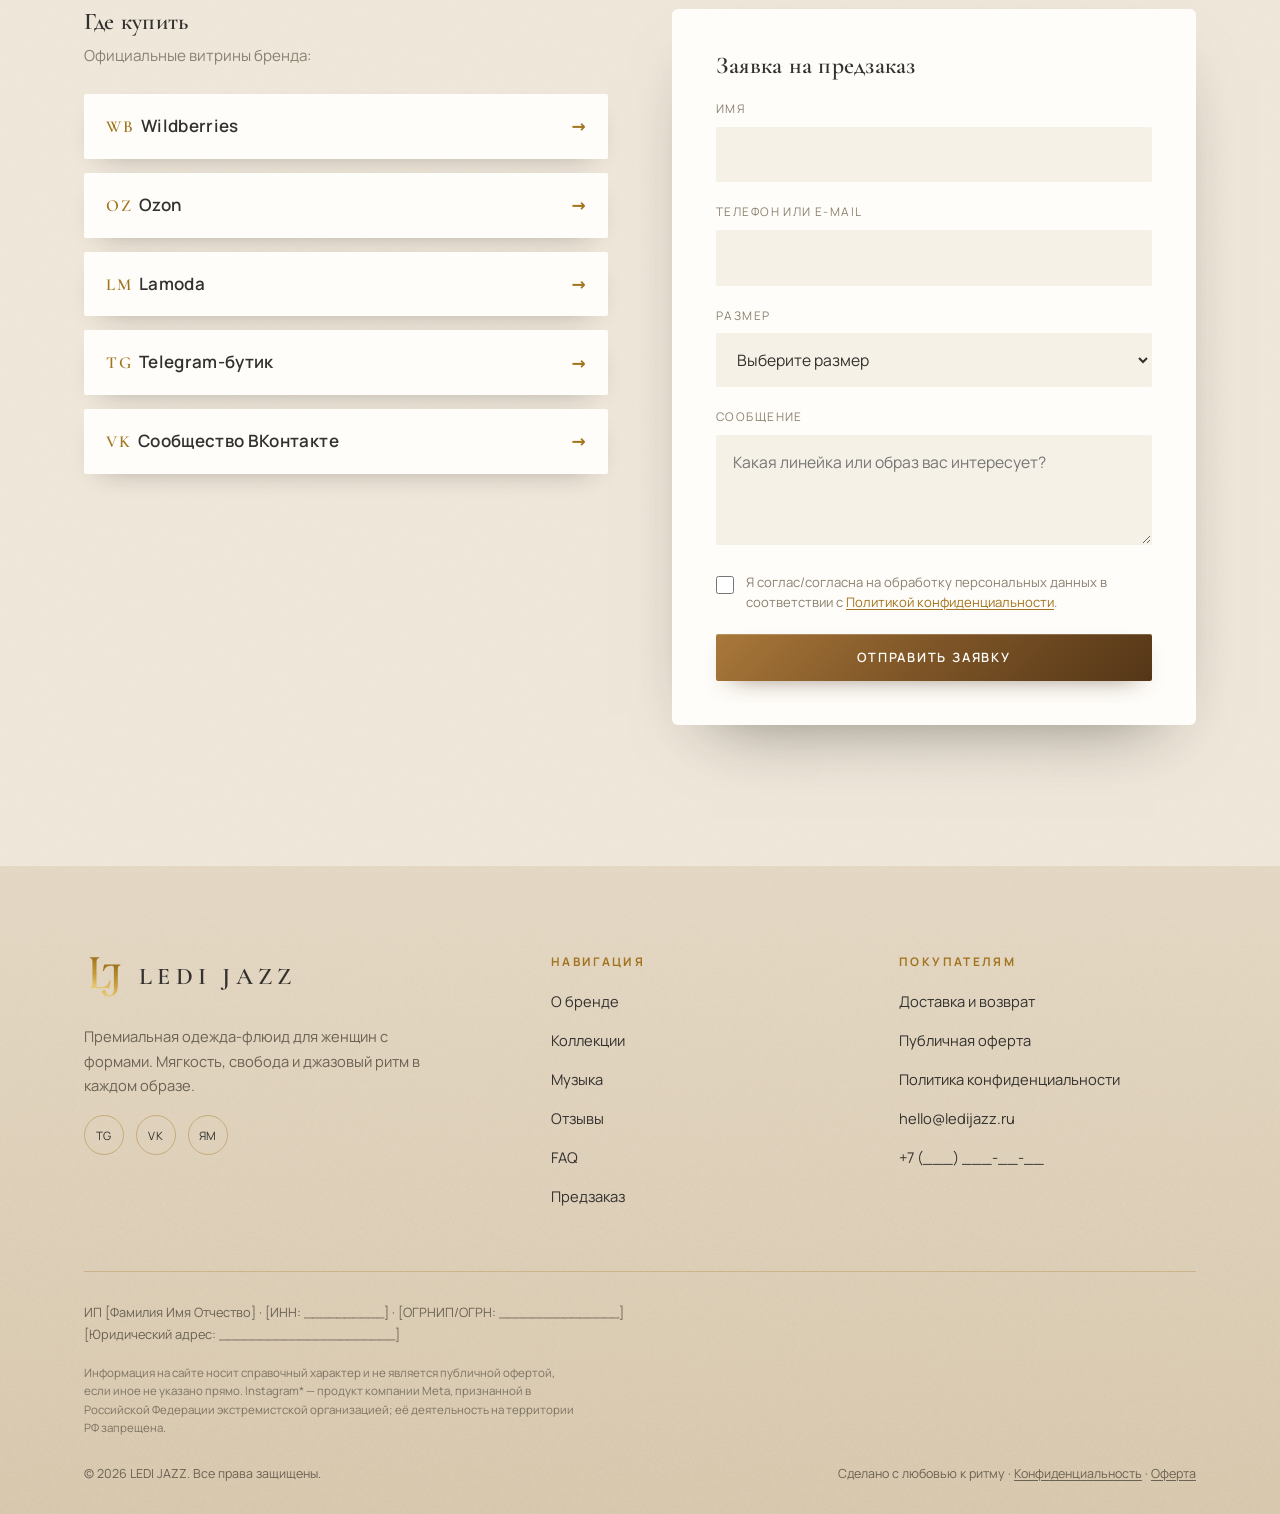
==== commit 299d22bb: "feat: интернет-магазин, бренд «Ledi Jazz» и коричневые кнопки - Бренд пишется через пробел: «Ledi Ja" ====
--- a/index.html
+++ b/index.html
@@ -3,13 +3,13 @@
 <head>
   <meta charset="UTF-8" />
   <meta name="viewport" content="width=device-width, initial-scale=1.0" />
-  <title>LEDIJAZZ — премиальная одежда-флюид для женщин · Я живу в своём ритме</title>
-  <meta name="description" content="LEDIJAZZ — премиальная одежда-флюид для женщин 45–65 лет, размеры 50–64. Мягкие, обволакивающие силуэты, философия джаза и плейлист в каждой посылке. Я живу в своём ритме." />
+  <title>LEDI JAZZ — премиальная одежда-флюид для женщин · Я живу в своём ритме</title>
+  <meta name="description" content="LEDI JAZZ — премиальная одежда-флюид для женщин 45–65 лет, размеры 50–64. Мягкие, обволакивающие силуэты, философия джаза и плейлист в каждой посылке. Я живу в своём ритме." />
   <meta name="theme-color" content="#1A1815" />
 
   <!-- Open Graph -->
   <meta property="og:type" content="website" />
-  <meta property="og:title" content="LEDIJAZZ — одежда-флюид. Я живу в своём ритме" />
+  <meta property="og:title" content="LEDI JAZZ — одежда-флюид. Я живу в своём ритме" />
   <meta property="og:description" content="Премиальная одежда-флюид для женщин с формами. Размеры 50–64. Джаз, мягкость, свобода." />
   <meta property="og:image" content="assets/img/og-image.jpg" />
   <meta property="og:locale" content="ru_RU" />
@@ -26,17 +26,17 @@
   <!-- ============================ HEADER ============================ -->
   <header class="site-header">
     <div class="container">
-      <a class="brand" href="#top" aria-label="LEDIJAZZ — на главную">
+      <a class="brand" href="#top" aria-label="LEDI JAZZ — на главную">
         <img class="mark" src="assets/img/ledijazz-logo.svg" alt="" />
-        <span class="wordmark">Ledijazz</span>
+        <span class="wordmark">Ledi Jazz</span>
       </a>
       <nav class="nav-links" aria-label="Главное меню">
         <a href="about.html">О бренде</a>
-        <a href="#collections">Коллекции</a>
+        <a href="shop.html">Магазин</a>
+        <a href="collection.html">Коллекции</a>
         <a href="#music">Музыка</a>
-        <a href="#reviews">Отзывы</a>
         <a href="#faq">FAQ</a>
-        <a class="btn btn-gold nav-cta" href="#preorder">Предзаказ</a>
+        <a class="btn btn-gold nav-cta" href="shop.html">Каталог</a>
       </nav>
       <button class="nav-toggle" aria-label="Меню" aria-expanded="false">
         <span></span><span></span><span></span>
@@ -57,12 +57,12 @@
     <div class="container">
       <div class="hero-inner">
         <span class="kicker reveal">Премиальная одежда-флюид для женщин</span>
-        <h1 class="reveal d1"><span class="gold-text">Ledijazz</span></h1>
+        <h1 class="reveal d1"><span class="gold-text">Ledi Jazz</span></h1>
         <p class="tagline reveal d2">Я живу в своём ритме</p>
         <p class="sub reveal d3">Мягкая, обволакивающая одежда, которая струится как ткань и звучит как джаз. Свобода движения, элегантность и комфорт — для женщин с формами, размеры 50–64.</p>
         <div class="btn-row reveal d4">
-          <a class="btn btn-gold" href="#collections">Смотреть коллекции</a>
-          <a class="btn btn-ghost" href="#music" data-yandex-url>Слушать плейлист</a>
+          <a class="btn btn-gold" href="shop.html">Смотреть каталог</a>
+          <a class="btn btn-ghost" href="collection.html">Коллекции</a>
         </div>
       </div>
     </div>
@@ -75,7 +75,7 @@
       <div class="section-head reveal">
         <span class="kicker">Философия бренда</span>
         <h2 class="title">Одежда должна вдохновлять, как джаз</h2>
-        <p class="lead">Джаз — это импровизация, свобода и внутренний ритм. LEDIJAZZ переносит это ощущение в одежду: лёгкие силуэты, мягкие линии, естественная пластика ткани. «Платье-флюид» не сковывает — оно живёт вместе с вами.</p>
+        <p class="lead">Джаз — это импровизация, свобода и внутренний ритм. LEDI JAZZ переносит это ощущение в одежду: лёгкие силуэты, мягкие линии, естественная пластика ткани. «Платье-флюид» не сковывает — оно живёт вместе с вами.</p>
       </div>
       <div class="philo-grid">
         <article class="philo-card reveal">
@@ -107,7 +107,7 @@
       </div>
       <div class="collection-grid">
 
-        <a class="coll-card reveal" href="collection.html">
+        <a class="coll-card reveal" href="shop.html?collection=home">
           <div class="editorial">
             <img class="ph-emblem" src="assets/img/ledijazz-logo.svg" alt="" />
             <span class="ph-label">Фото коллекции</span>
@@ -119,7 +119,7 @@
           </div>
         </a>
 
-        <a class="coll-card reveal d1" href="collection.html">
+        <a class="coll-card reveal d1" href="shop.html?collection=riviera">
           <div class="editorial">
             <img class="ph-emblem" src="assets/img/ledijazz-logo.svg" alt="" />
             <span class="ph-label">Фото коллекции</span>
@@ -131,7 +131,7 @@
           </div>
         </a>
 
-        <a class="coll-card reveal d2" href="collection.html">
+        <a class="coll-card reveal d2" href="shop.html?collection=evening">
           <div class="editorial">
             <img class="ph-emblem" src="assets/img/ledijazz-logo.svg" alt="" />
             <span class="ph-label">Фото коллекции</span>
@@ -143,7 +143,7 @@
           </div>
         </a>
 
-        <a class="coll-card reveal" href="collection.html">
+        <a class="coll-card reveal" href="shop.html?collection=noir">
           <div class="editorial">
             <img class="ph-emblem" src="assets/img/ledijazz-logo.svg" alt="" />
             <span class="ph-label">Фото коллекции</span>
@@ -155,7 +155,7 @@
           </div>
         </a>
 
-        <a class="coll-card reveal d1" href="collection.html">
+        <a class="coll-card reveal d1" href="shop.html?collection=silk">
           <div class="editorial">
             <img class="ph-emblem" src="assets/img/ledijazz-logo.svg" alt="" />
             <span class="ph-label">Фото коллекции</span>
@@ -167,7 +167,7 @@
           </div>
         </a>
 
-        <a class="coll-card reveal d2" href="collection.html">
+        <a class="coll-card reveal d2" href="shop.html?collection=linen">
           <div class="editorial">
             <img class="ph-emblem" src="assets/img/ledijazz-logo.svg" alt="" />
             <span class="ph-label">Фото коллекции</span>
@@ -181,6 +181,7 @@
 
       </div>
       <div class="btn-row reveal" style="justify-content:center;margin-top:48px">
+        <a class="btn btn-gold" href="shop.html">Открыть каталог</a>
         <a class="btn btn-ghost" href="collection.html">Весь лукбук</a>
       </div>
     </div>
@@ -192,7 +193,7 @@
       <div class="section-head reveal">
         <span class="kicker">Музыка к одежде</span>
         <h2 class="title">Плейлист в каждой посылке</h2>
-        <p class="lead">К каждому заказу мы добавляем открытку с QR-кодом. Отсканируйте — и зазвучит фирменный джазовый плейлист LEDIJAZZ на Яндекс.Музыке. Наденьте платье-флюид, включите музыку и почувствуйте свой ритм.</p>
+        <p class="lead">К каждому заказу мы добавляем открытку с QR-кодом. Отсканируйте — и зазвучит фирменный джазовый плейлист LEDI JAZZ на Яндекс.Музыке. Наденьте платье-флюид, включите музыку и почувствуйте свой ритм.</p>
       </div>
       <div class="music-wrap">
         <div class="music-col reveal">
@@ -201,19 +202,19 @@
             <iframe data-yandex-embed
                     height="450"
                     frameborder="0"
-                    title="Плейлист LEDIJAZZ на Яндекс.Музыке"
+                    title="Плейлист LEDI JAZZ на Яндекс.Музыке"
                     src="about:blank"
                     allow="clipboard-write"></iframe>
           </div>
           <p class="music-note">
             <svg width="16" height="16" viewBox="0 0 24 24" fill="none" stroke="#A2741E" stroke-width="2"><path d="M9 18V6l10-2v12"/><circle cx="6" cy="18" r="3"/><circle cx="16" cy="16" r="3"/></svg>
-            Плейлист курируется командой LEDIJAZZ и обновляется к каждому сезону.
+            Плейлист курируется командой LEDI JAZZ и обновляется к каждому сезону.
           </p>
         </div>
         <div class="music-col reveal d1">
           <div class="qr-card">
             <img class="seal" src="assets/img/ledijazz-logo.svg" alt="" />
-            <img src="assets/img/qr-playlist.png" alt="QR-код плейлиста LEDIJAZZ" />
+            <img src="assets/img/qr-playlist.png" alt="QR-код плейлиста LEDI JAZZ" />
             <p class="postcard">«Включите плейлист, наденьте платье-флюид и почувствуйте свой ритм»</p>
             <p class="small">— открытка из вашей посылки</p>
             <a class="btn btn-gold" style="margin-top:18px" data-yandex-url href="#">Открыть плейлист</a>
@@ -273,7 +274,7 @@
         <div class="split-text reveal">
           <span class="kicker">Образ жизни</span>
           <h2 class="title">Для женщины, которая знает себе цену</h2>
-          <p class="lead">LEDIJAZZ создан для женщин 45–65 лет, которые ценят комфорт и хотят выглядеть элегантно без усилий. Одежда, в которой легко быть собой — мягкой, живой и уверенной.</p>
+          <p class="lead">LEDI JAZZ создан для женщин 45–65 лет, которые ценят комфорт и хотят выглядеть элегантно без усилий. Одежда, в которой легко быть собой — мягкой, живой и уверенной.</p>
           <div class="stat-row">
             <div class="stat"><div class="n">45–65</div><div class="l">Возраст аудитории</div></div>
             <div class="stat"><div class="n">50–64</div><div class="l">Размерный ряд</div></div>
@@ -335,7 +336,7 @@
       <div class="section-head center reveal">
         <span class="kicker center">Отзывы</span>
         <h2 class="title">Голоса наших женщин</h2>
-        <p class="lead">Истории тех, кто уже живёт в своём ритме вместе с LEDIJAZZ.</p>
+        <p class="lead">Истории тех, кто уже живёт в своём ритме вместе с LEDI JAZZ.</p>
       </div>
       <div class="reviews-grid">
         <article class="review-card reveal">
@@ -375,7 +376,7 @@
         </details>
         <details class="faq-item">
           <summary>Что за QR-код и музыка в посылке?</summary>
-          <div class="faq-a">К каждому заказу прилагается открытка с QR-кодом. Отсканируйте его — откроется фирменный джазовый плейлист LEDIJAZZ на Яндекс.Музыке. Наденьте платье-флюид и почувствуйте свой ритм.</div>
+          <div class="faq-a">К каждому заказу прилагается открытка с QR-кодом. Отсканируйте его — откроется фирменный джазовый плейлист LEDI JAZZ на Яндекс.Музыке. Наденьте платье-флюид и почувствуйте свой ритм.</div>
         </details>
         <details class="faq-item">
           <summary>Как происходит доставка?</summary>
@@ -402,7 +403,7 @@
     <div class="container">
       <div class="section-head center reveal">
         <span class="kicker center">Предзаказ и покупка</span>
-        <h2 class="title">Начните свою историю с LEDIJAZZ</h2>
+        <h2 class="title">Начните свою историю с LEDI JAZZ</h2>
         <p class="lead">Оставьте заявку на предзаказ или приобретите коллекцию на маркетплейсах. Средний образ — 7&nbsp;900–9&nbsp;900&nbsp;₽.</p>
       </div>
       <div class="preorder-wrap">
@@ -459,7 +460,7 @@
         <div class="footer-brand">
           <a class="brand" href="#top">
             <img class="mark" src="assets/img/ledijazz-logo.svg" alt="" />
-            <span class="wordmark">Ledijazz</span>
+            <span class="wordmark">Ledi Jazz</span>
           </a>
           <p>Премиальная одежда-флюид для женщин с формами. Мягкость, свобода и джазовый ритм в каждом образе.</p>
           <div class="socials" style="margin-top:18px">
@@ -472,7 +473,7 @@
           <h4>Навигация</h4>
           <ul>
             <li><a href="about.html">О бренде</a></li>
-            <li><a href="#collections">Коллекции</a></li>
+            <li><a href="collection.html">Коллекции</a></li>
             <li><a href="#music">Музыка</a></li>
             <li><a href="#reviews">Отзывы</a></li>
             <li><a href="#faq">FAQ</a></li>
@@ -505,7 +506,7 @@
       </p>
 
       <div class="footer-bottom">
-        <span>© <span data-year>2026</span> LEDIJAZZ. Все права защищены.</span>
+        <span>© <span data-year>2026</span> LEDI JAZZ. Все права защищены.</span>
         <span>Сделано с любовью к ритму · <a href="privacy.html">Конфиденциальность</a> · <a href="offer.html">Оферта</a></span>
       </div>
     </div>
@@ -525,5 +526,6 @@
 
   <script src="assets/js/config.js"></script>
   <script src="assets/js/main.js"></script>
+  <script src="assets/js/shop.js"></script>
 </body>
 </html>
--- a/assets/css/styles.css
+++ b/assets/css/styles.css
@@ -23,6 +23,12 @@
   --muted-d:  #B6A98F;
 
   --gold-grad: linear-gradient(135deg, var(--gold-lt) 0%, var(--gold) 48%, var(--bronze) 100%);
+  /* Богатый коричнево-бронзовый градиент для кнопок — глубже и теплее золота,
+     лучше вписывается в бежево-кофейную палитру сайта. */
+  --brown:      #6E4A22;
+  --brown-d:    #4A3017;
+  --btn-grad:   linear-gradient(135deg, #A9783A 0%, #7E5527 48%, #543617 100%);
+  --btn-grad-h: linear-gradient(135deg, #B98741 0%, #8A5E2C 48%, #61401C 100%);
 
   --serif: "Cormorant Garamond", "Times New Roman", Georgia, serif;
   --sans:  "Manrope", system-ui, -apple-system, "Segoe UI", Roboto, sans-serif;
@@ -146,7 +152,12 @@
   position: relative; overflow: hidden;
 }
 .btn:hover { transform: translateY(-3px); box-shadow: var(--shadow-md); }
-.btn-gold { --bg: transparent; --fg: var(--noir); background: var(--gold-grad); }
+.btn-gold {
+  --bg: transparent; --fg: var(--white);
+  background: var(--btn-grad);
+  box-shadow: 0 10px 26px -16px rgba(74,48,23,.85), inset 0 1px 0 rgba(255,248,235,.22);
+}
+.btn-gold:hover { background: var(--btn-grad-h); }
 .btn-ghost {
   --bg: transparent; --fg: var(--graphite);
   border: 1px solid color-mix(in srgb, var(--graphite) 35%, transparent);
@@ -201,15 +212,20 @@
 .nav-toggle.open span:nth-child(3) { transform: translateY(-8px) rotate(-45deg); }
 
 @media (max-width: 880px) {
-  .nav-toggle { display: flex; z-index: 120; }
+  .nav-toggle { display: flex; z-index: 260; }
   .nav-links {
-    position: fixed; inset: 0; flex-direction: column; justify-content: center; gap: 30px;
-    background: var(--noir); color: var(--ivory);
-    transform: translateX(100%); transition: transform .55s var(--ease); z-index: 110;
+    position: fixed; inset: 0; flex-direction: column; justify-content: safe center; gap: 30px;
+    background: var(--noir); color: var(--ivory); overflow-y: auto; padding: 90px 24px 40px;
+    transform: translateX(100%); transition: transform .55s var(--ease); z-index: 250;
   }
   .nav-links.open { transform: translateX(0); }
   .nav-links a { color: var(--ivory) !important; font-size: 1.4rem; font-family: var(--serif); letter-spacing: .08em; }
   .nav-cta { margin: 10px 0 0; }
+  .nav-toggle.open span { background: var(--ivory); }
+  body.menu-open .cookie { display: none !important; }
+  /* backdrop-filter on a fixed ancestor would trap the fixed menu inside the
+     header box and clip it — disable it on mobile so the menu covers the screen */
+  .site-header.scrolled { backdrop-filter: none; -webkit-backdrop-filter: none; }
 }
 
 /* ----------------------------- Hero ------------------------------------- */
@@ -475,7 +491,8 @@
   body { font-size: 16px; }
   .philo-grid, .collection-grid, .pack-grid, .media-stack { grid-template-columns: 1fr; }
   .media-stack .editorial:first-child { margin-top: 0; }
-  .cookie { flex-direction: column; align-items: stretch; text-align: center; }
+  .cookie { flex-direction: column; align-items: stretch; text-align: center; gap: 14px; }
+  .cookie p { flex: 0 1 auto; }
 }
 
 /* ============================ Reviews ============================ */
@@ -519,3 +536,187 @@
 @media (max-width: 620px) {
   .reviews-grid, .about-values { grid-template-columns: 1fr; }
 }
+
+/* =========================================================================
+   ИНТЕРНЕТ-МАГАЗИН: кнопка корзины, каталог, фильтры, корзина, оформление
+   ========================================================================= */
+
+/* ---------- Cart button in header (инжектируется через shop.js) ---------- */
+.cart-btn {
+  position: relative; display: inline-flex; align-items: center; justify-content: center;
+  width: 44px; height: 44px; flex: none; border-radius: 50%;
+  color: var(--graphite); transition: background .3s var(--ease), color .3s var(--ease);
+}
+.cart-btn:hover { background: color-mix(in srgb, var(--bronze) 14%, transparent); color: var(--bronze); }
+.cart-btn svg { width: 23px; height: 23px; }
+.cart-btn .cart-count {
+  position: absolute; top: 2px; right: 0; min-width: 18px; height: 18px; padding: 0 5px;
+  background: var(--btn-grad); color: var(--white); border-radius: 100px;
+  font-family: var(--sans); font-size: .64rem; font-weight: 700; line-height: 18px;
+  text-align: center; letter-spacing: 0; box-shadow: 0 2px 8px -2px rgba(74,48,23,.7);
+  transform: scale(0); transition: transform .35s var(--ease);
+}
+.cart-btn.has-items .cart-count { transform: scale(1); }
+.cart-btn.bump { animation: cartBump .45s var(--ease); }
+@keyframes cartBump { 0%,100%{ transform: none; } 35%{ transform: scale(1.18); } }
+/* keep header layout: cart sits before the burger */
+.site-header .container .cart-btn { order: 3; }
+@media (max-width: 880px) {
+  .cart-btn { margin-left: auto; }
+  .site-header .container .cart-btn { order: 0; }
+}
+
+/* ---------- Cart drawer (инжектируется через shop.js) ---------- */
+.cart-overlay {
+  position: fixed; inset: 0; z-index: 400; background: rgba(20,18,15,.55);
+  opacity: 0; visibility: hidden; transition: opacity .4s var(--ease), visibility .4s var(--ease);
+  backdrop-filter: blur(2px);
+}
+.cart-overlay.open { opacity: 1; visibility: visible; }
+.cart-drawer {
+  position: fixed; top: 0; right: 0; bottom: 0; z-index: 401;
+  width: min(440px, 100vw); background: var(--ivory); color: var(--graphite);
+  display: flex; flex-direction: column; transform: translateX(100%);
+  transition: transform .5s var(--ease); box-shadow: -30px 0 70px -40px rgba(26,24,21,.7);
+}
+.cart-drawer.open { transform: none; }
+.cart-drawer .cart-head {
+  display: flex; align-items: center; justify-content: space-between;
+  padding: 24px 26px; border-bottom: 1px solid color-mix(in srgb, var(--bronze) 18%, transparent);
+}
+.cart-drawer .cart-head h3 { font-size: 1.5rem; }
+.cart-drawer .cart-close { width: 40px; height: 40px; font-size: 1.7rem; color: var(--graphite); display: grid; place-items: center; border-radius: 50%; }
+.cart-drawer .cart-close:hover { background: color-mix(in srgb, var(--bronze) 12%, transparent); }
+.cart-items { flex: 1 1 auto; overflow-y: auto; padding: 8px 26px; }
+.cart-line { display: grid; grid-template-columns: 64px 1fr auto; gap: 14px; align-items: center; padding: 18px 0; border-bottom: 1px solid color-mix(in srgb, var(--bronze) 12%, transparent); }
+.cart-line .thumb { width: 64px; height: 80px; border-radius: var(--radius); background: linear-gradient(155deg, var(--sand-2), var(--cream)); background-size: cover; background-position: center; position: relative; overflow: hidden; }
+.cart-line .thumb img { position: absolute; inset: 0; margin: auto; width: 60%; opacity: .3; }
+.cart-line .ci-name { font-family: var(--serif); font-size: 1.12rem; color: var(--graphite); line-height: 1.2; }
+.cart-line .ci-meta { font-size: .78rem; color: var(--muted); margin-top: 3px; }
+.cart-line .ci-price { font-weight: 600; font-size: .92rem; color: var(--graphite); margin-top: 6px; }
+.cart-line .ci-right { display: flex; flex-direction: column; align-items: flex-end; gap: 10px; }
+.qty { display: inline-flex; align-items: center; border: 1px solid color-mix(in srgb, var(--bronze) 30%, transparent); border-radius: 100px; overflow: hidden; }
+.qty button { width: 30px; height: 30px; font-size: 1.1rem; color: var(--graphite); display: grid; place-items: center; }
+.qty button:hover { background: color-mix(in srgb, var(--bronze) 12%, transparent); color: var(--bronze); }
+.qty span { min-width: 28px; text-align: center; font-size: .9rem; font-weight: 600; }
+.ci-remove { font-size: .72rem; letter-spacing: .06em; text-transform: uppercase; color: var(--muted); text-decoration: underline; text-underline-offset: 2px; }
+.ci-remove:hover { color: #9c3b3b; }
+.cart-empty { text-align: center; color: var(--muted); padding: 60px 20px; }
+.cart-empty svg { width: 56px; height: 56px; stroke: var(--sand-2); margin: 0 auto 18px; }
+.cart-empty p { font-family: var(--serif); font-size: 1.3rem; color: var(--graphite); margin-bottom: 8px; }
+.cart-foot { padding: 22px 26px calc(22px + env(safe-area-inset-bottom)); border-top: 1px solid color-mix(in srgb, var(--bronze) 18%, transparent); background: var(--cream); }
+.cart-foot .row { display: flex; justify-content: space-between; align-items: baseline; margin-bottom: 16px; }
+.cart-foot .row .lbl { font-size: .82rem; letter-spacing: .12em; text-transform: uppercase; color: var(--muted); }
+.cart-foot .row .sum { font-family: var(--serif); font-size: 1.9rem; color: var(--graphite); }
+.cart-foot .btn { width: 100%; }
+.cart-foot .cart-cont { display: block; text-align: center; margin-top: 12px; font-size: .8rem; color: var(--muted); text-decoration: underline; text-underline-offset: 3px; }
+body.cart-open { overflow: hidden; }
+
+/* ---------- Toast «добавлено в корзину» ---------- */
+.shop-toast {
+  position: fixed; left: 50%; bottom: 26px; transform: translate(-50%, 140%);
+  z-index: 420; background: var(--noir); color: var(--ivory);
+  padding: 14px 22px; border-radius: 100px; box-shadow: var(--shadow-md);
+  font-size: .88rem; display: flex; align-items: center; gap: 10px;
+  transition: transform .5s var(--ease); max-width: calc(100vw - 32px);
+}
+.shop-toast.show { transform: translate(-50%, 0); }
+.shop-toast svg { width: 18px; height: 18px; stroke: var(--gold-lt); flex: none; }
+
+/* ---------- Catalog: filter bar ---------- */
+.shop-toolbar { position: sticky; top: 64px; z-index: 40; background: color-mix(in srgb, var(--ivory) 92%, transparent); backdrop-filter: blur(10px); padding: 14px 0; margin-bottom: clamp(24px,4vw,44px); border-bottom: 1px solid color-mix(in srgb, var(--bronze) 14%, transparent); }
+.filter-scroll { display: flex; gap: 10px; overflow-x: auto; padding-bottom: 4px; scrollbar-width: thin; -webkit-overflow-scrolling: touch; }
+.filter-scroll::-webkit-scrollbar { height: 4px; }
+.filter-scroll::-webkit-scrollbar-thumb { background: var(--sand-2); border-radius: 4px; }
+.filter-chip {
+  flex: none; padding: .6em 1.15em; border-radius: 100px; font-size: .8rem; font-weight: 600;
+  letter-spacing: .03em; color: var(--graphite); background: var(--white);
+  border: 1px solid color-mix(in srgb, var(--bronze) 22%, transparent); white-space: nowrap;
+  transition: all .3s var(--ease);
+}
+.filter-chip:hover { border-color: var(--bronze); }
+.filter-chip.active { background: var(--btn-grad); color: var(--white); border-color: transparent; box-shadow: 0 8px 20px -12px rgba(74,48,23,.8); }
+.shop-subbar { display: flex; flex-wrap: wrap; align-items: center; gap: 14px 18px; margin-top: 14px; }
+.shop-subbar .field-inline { display: inline-flex; align-items: center; gap: 8px; font-size: .8rem; color: var(--muted); }
+.shop-subbar select { padding: 8px 12px; font: inherit; font-size: .85rem; color: var(--graphite); background: var(--white); border: 1px solid color-mix(in srgb, var(--bronze) 22%, transparent); border-radius: 100px; }
+.shop-subbar .count { margin-left: auto; font-size: .82rem; color: var(--muted); }
+
+/* ---------- Catalog: product grid & cards ---------- */
+.product-grid { display: grid; grid-template-columns: repeat(3, 1fr); gap: clamp(18px, 2.4vw, 34px); }
+.product-card { display: flex; flex-direction: column; background: var(--white); border-radius: var(--radius); overflow: hidden; box-shadow: var(--shadow-sm); transition: transform .5s var(--ease), box-shadow .5s var(--ease); }
+.product-card:hover { transform: translateY(-6px); box-shadow: var(--shadow-md); }
+.product-card .p-media { position: relative; aspect-ratio: 4/5; overflow: hidden; background: linear-gradient(155deg, var(--sand-2) 0%, var(--cream) 55%, var(--sand) 100%); display: grid; place-items: center; }
+.product-card .p-media img.p-emblem { width: 44%; opacity: .24; }
+.product-card .p-media img.p-photo { position: absolute; inset: 0; width: 100%; height: 100%; object-fit: cover; }
+.product-card .p-badge { position: absolute; top: 12px; left: 12px; z-index: 2; background: var(--noir); color: var(--gold-lt); font-size: .62rem; letter-spacing: .18em; text-transform: uppercase; padding: 5px 10px; border-radius: 100px; }
+.product-card .p-body { display: flex; flex-direction: column; flex: 1 1 auto; padding: 18px 20px 20px; gap: 4px; }
+.product-card .p-ln { font-size: .64rem; letter-spacing: .24em; text-transform: uppercase; color: var(--bronze); }
+.product-card .p-name { font-family: var(--serif); font-size: 1.32rem; color: var(--graphite); line-height: 1.18; }
+.product-card .p-desc { font-size: .84rem; color: var(--muted); line-height: 1.5; }
+.product-card .p-fabric { font-size: .76rem; color: var(--muted); }
+.product-card .p-price { font-family: var(--serif); font-size: 1.45rem; color: var(--graphite); margin-top: 6px; }
+.product-card .p-buy { margin-top: auto; padding-top: 14px; display: flex; gap: 8px; }
+.product-card .p-size { flex: 1 1 auto; padding: 11px 12px; font: inherit; font-size: .82rem; color: var(--graphite); background: var(--ivory); border: 1px solid color-mix(in srgb, var(--bronze) 18%, transparent); border-radius: var(--radius); }
+.product-card .p-add { flex: none; padding: 0 16px; }
+.product-card .p-add .ic { width: 18px; height: 18px; }
+.shop-empty { text-align: center; padding: 70px 20px; color: var(--muted); }
+.shop-empty p { font-family: var(--serif); font-size: 1.4rem; color: var(--graphite); margin-bottom: 8px; }
+
+/* ---------- Checkout ---------- */
+.checkout-wrap { display: grid; grid-template-columns: 1.1fr .9fr; gap: clamp(28px, 5vw, 60px); align-items: start; }
+.checkout-summary { background: var(--white); border-radius: 6px; padding: clamp(22px,3vw,32px); box-shadow: var(--shadow-md); position: sticky; top: 96px; }
+.checkout-summary h3 { font-size: 1.4rem; margin-bottom: 16px; }
+.co-line { display: grid; grid-template-columns: 48px 1fr auto; gap: 12px; align-items: center; padding: 12px 0; border-bottom: 1px solid color-mix(in srgb, var(--bronze) 12%, transparent); }
+.co-line .thumb { width: 48px; height: 60px; border-radius: var(--radius); background: linear-gradient(155deg, var(--sand-2), var(--cream)); display: grid; place-items: center; }
+.co-line .thumb img { width: 60%; opacity: .3; }
+.co-line .nm { font-family: var(--serif); font-size: 1rem; color: var(--graphite); line-height: 1.2; }
+.co-line .mt { font-size: .76rem; color: var(--muted); }
+.co-line .pr { font-weight: 600; font-size: .9rem; white-space: nowrap; }
+.co-total { display: flex; justify-content: space-between; align-items: baseline; margin-top: 18px; }
+.co-total .lbl { font-size: .82rem; letter-spacing: .12em; text-transform: uppercase; color: var(--muted); }
+.co-total .sum { font-family: var(--serif); font-size: 2rem; color: var(--graphite); }
+.co-note { font-size: .78rem; color: var(--muted); margin-top: 14px; line-height: 1.6; }
+
+.fulfillment { display: grid; grid-template-columns: 1fr 1fr; gap: 12px; margin-bottom: 8px; }
+.ful-opt { position: relative; }
+.ful-opt input { position: absolute; opacity: 0; pointer-events: none; }
+.ful-opt label { display: block; cursor: pointer; padding: 16px 18px; background: var(--ivory); border: 1.5px solid color-mix(in srgb, var(--bronze) 18%, transparent); border-radius: var(--radius); transition: all .3s var(--ease); height: 100%; }
+.ful-opt label .ft { font-weight: 600; font-size: .95rem; color: var(--graphite); display: flex; align-items: center; gap: 8px; }
+.ful-opt label .fd { font-size: .78rem; color: var(--muted); margin-top: 5px; }
+.ful-opt input:checked + label { border-color: var(--brown); background: color-mix(in srgb, var(--gold-lt) 16%, var(--white)); box-shadow: 0 8px 22px -16px rgba(74,48,23,.8); }
+.ful-opt label svg { width: 18px; height: 18px; stroke: var(--bronze); }
+#delivery-fields { display: none; }
+#delivery-fields.show { display: block; animation: fadeIn .4s var(--ease); }
+#pickup-info { display: none; }
+#pickup-info.show { display: block; animation: fadeIn .4s var(--ease); }
+.info-box { background: var(--ivory); border-left: 3px solid var(--brown); padding: 14px 18px; border-radius: var(--radius); font-size: .86rem; color: var(--muted); line-height: 1.6; margin-bottom: 8px; }
+@keyframes fadeIn { from { opacity: 0; transform: translateY(-6px); } to { opacity: 1; transform: none; } }
+.field-grid { display: grid; grid-template-columns: 1fr 1fr; gap: 0 18px; }
+@media (max-width: 520px) { .field-grid { grid-template-columns: 1fr; } }
+
+/* Success panel */
+.order-done { text-align: center; max-width: 640px; margin-inline: auto; }
+.order-done .seal { width: 70px; height: 70px; border-radius: 50%; background: var(--btn-grad); display: grid; place-items: center; margin: 0 auto 22px; box-shadow: var(--shadow-md); }
+.order-done .seal svg { width: 34px; height: 34px; stroke: var(--white); }
+.order-done h2 { margin-bottom: 12px; }
+.order-actions { display: flex; flex-wrap: wrap; gap: 14px; justify-content: center; margin: 26px 0; }
+.order-textbox { text-align: left; background: var(--white); border-radius: 6px; padding: 22px 24px; box-shadow: var(--shadow-sm); margin-top: 20px; }
+.order-textbox pre { font-family: var(--sans); font-size: .82rem; color: var(--graphite); white-space: pre-wrap; word-break: break-word; line-height: 1.6; }
+
+@media (max-width: 980px) {
+  .product-grid { grid-template-columns: repeat(2, 1fr); }
+  .checkout-wrap { grid-template-columns: 1fr; }
+  .checkout-summary { position: static; order: -1; }
+}
+@media (max-width: 600px) {
+  .product-grid { grid-template-columns: 1fr 1fr; gap: 14px; }
+  .product-card .p-body { padding: 14px 14px 16px; }
+  .product-card .p-name { font-size: 1.12rem; }
+  .product-card .p-buy { flex-direction: column; }
+  .product-card .p-add { padding: 11px; }
+  .fulfillment { grid-template-columns: 1fr; }
+  .shop-toolbar { top: 56px; }
+}
+@media (max-width: 380px) {
+  .product-grid { grid-template-columns: 1fr; }
+}
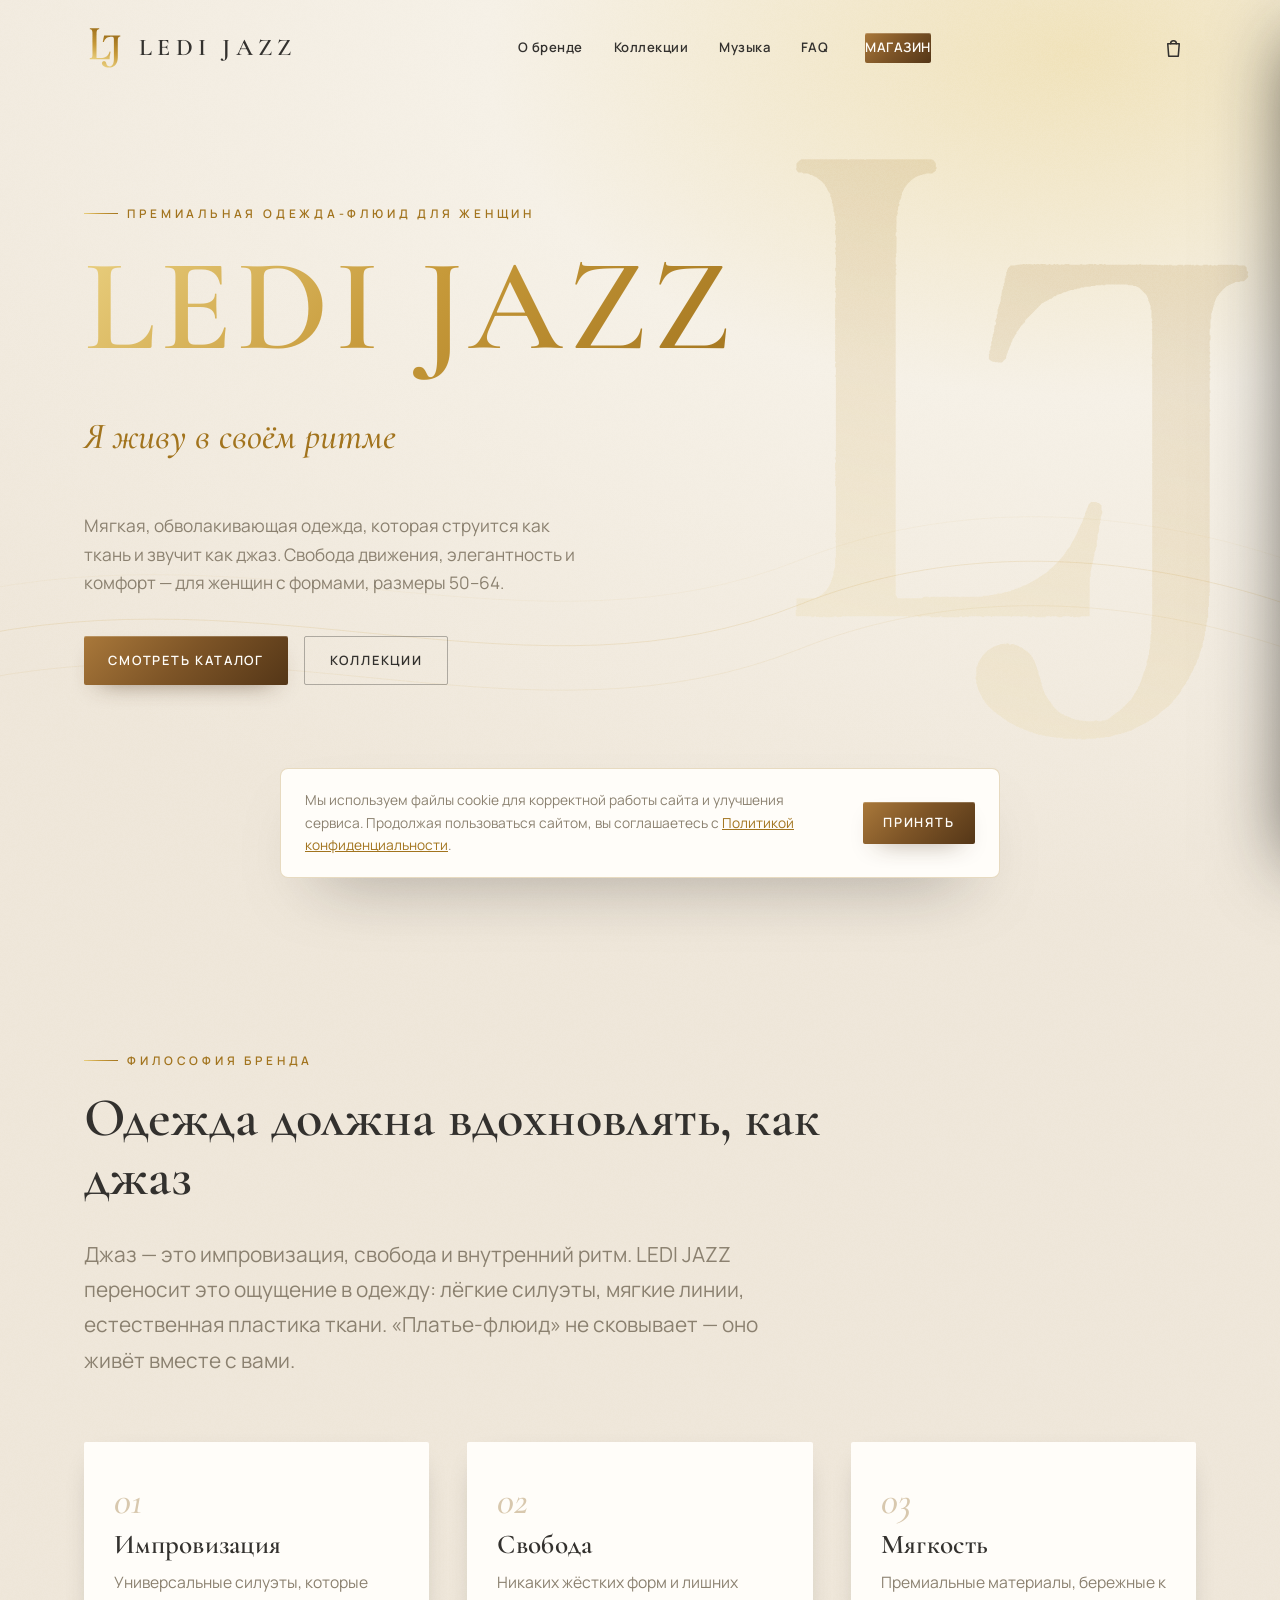
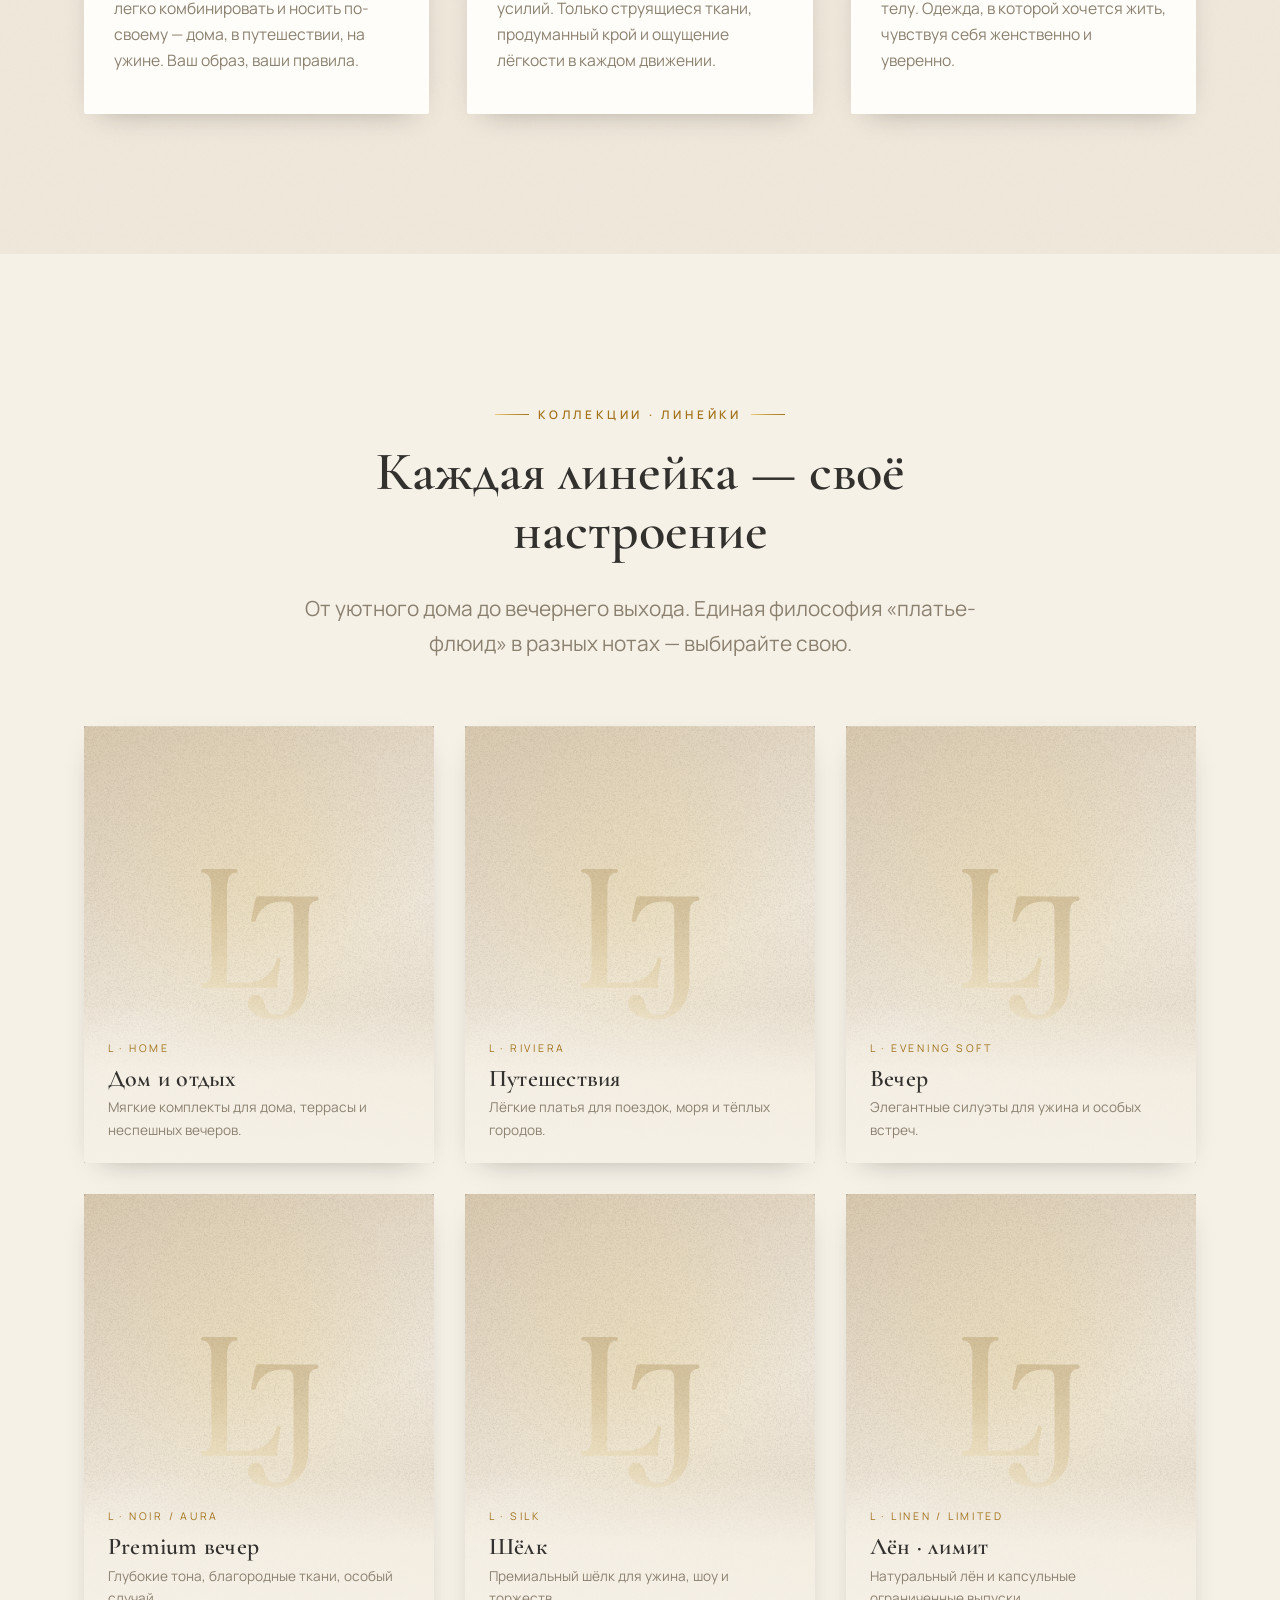
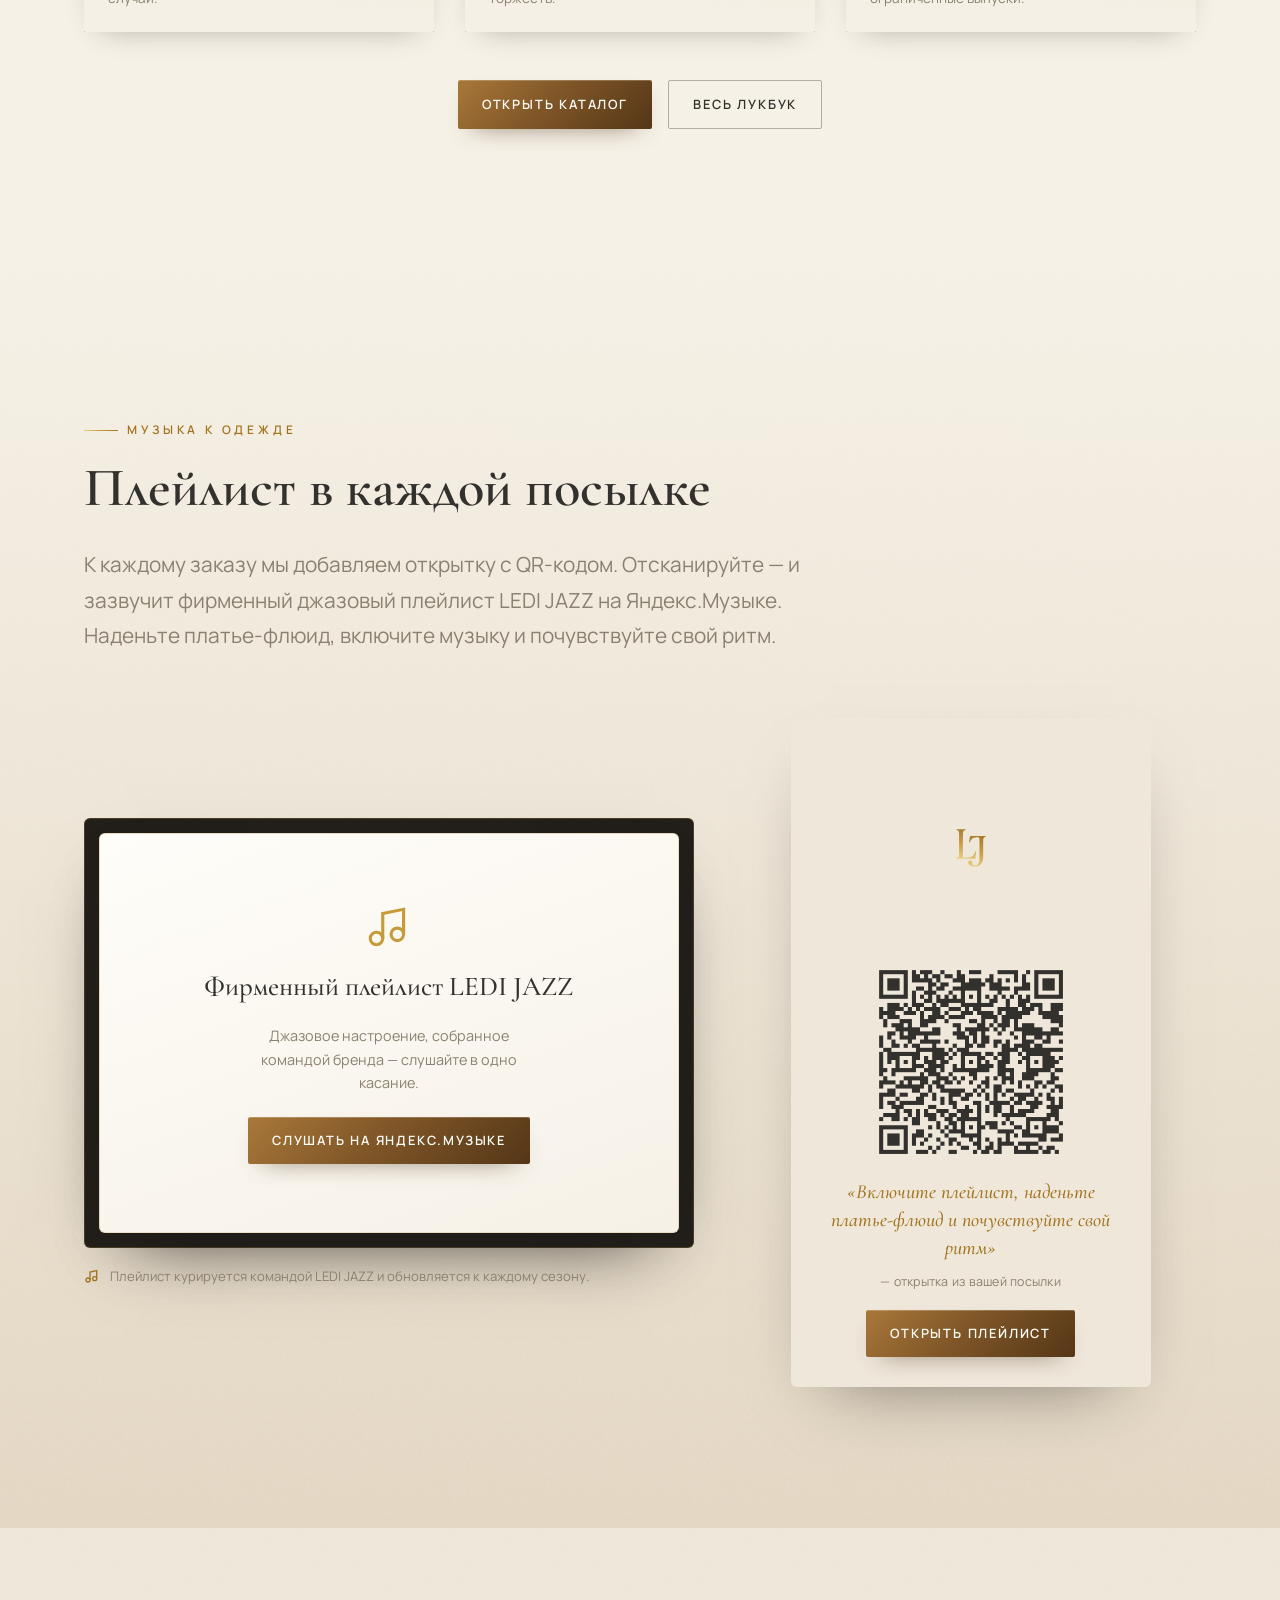
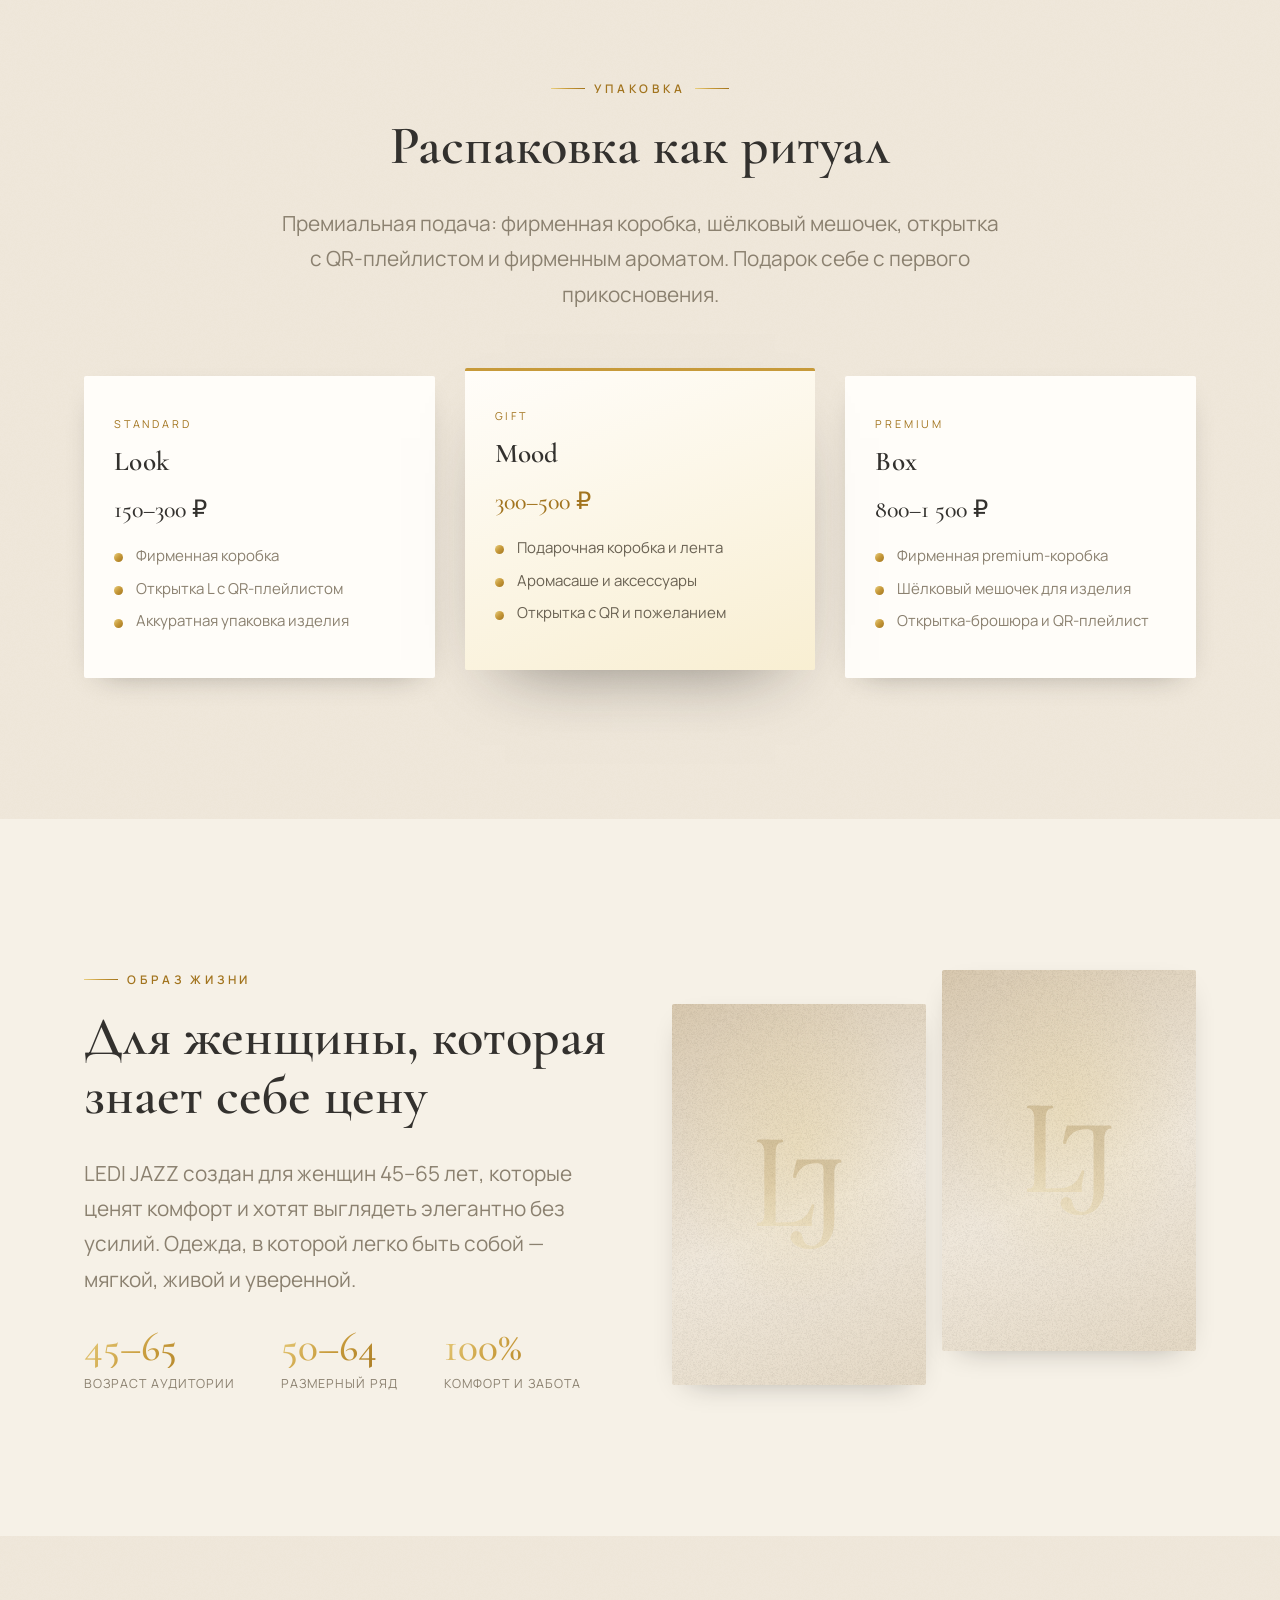
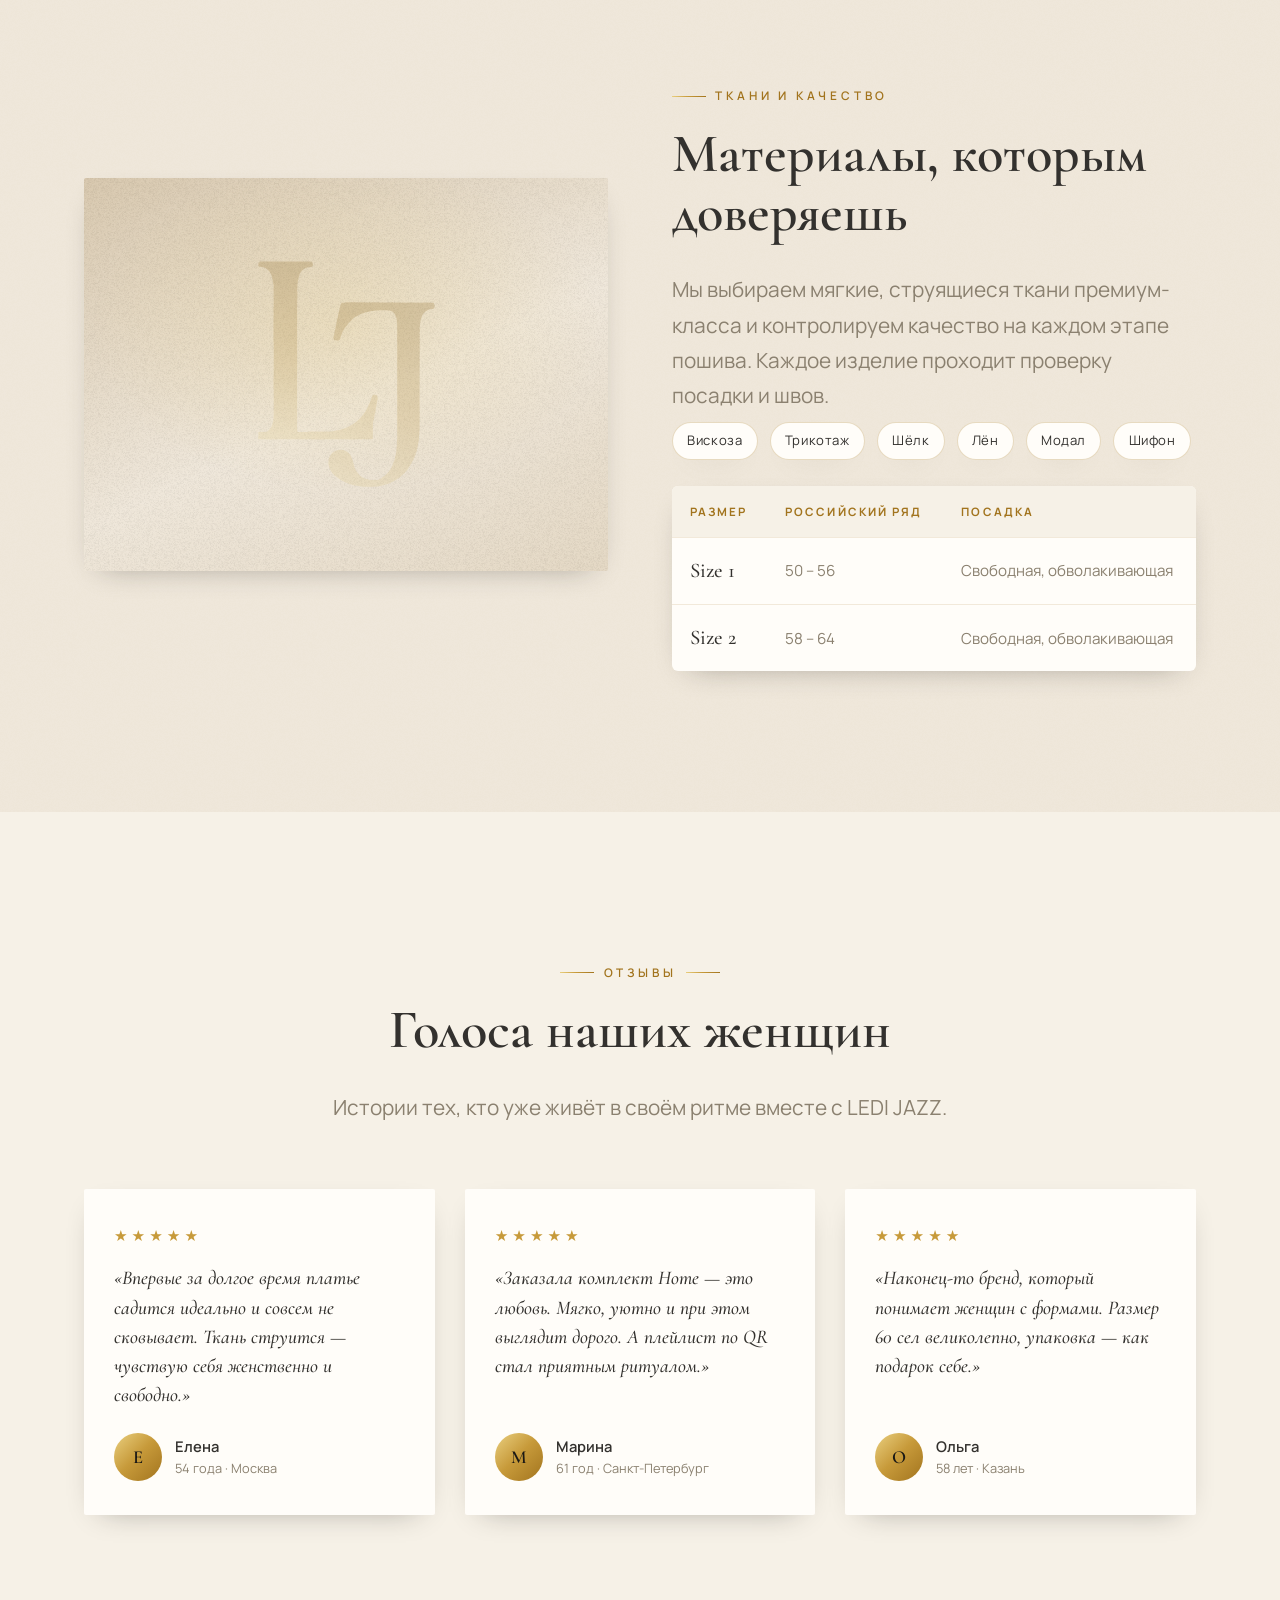
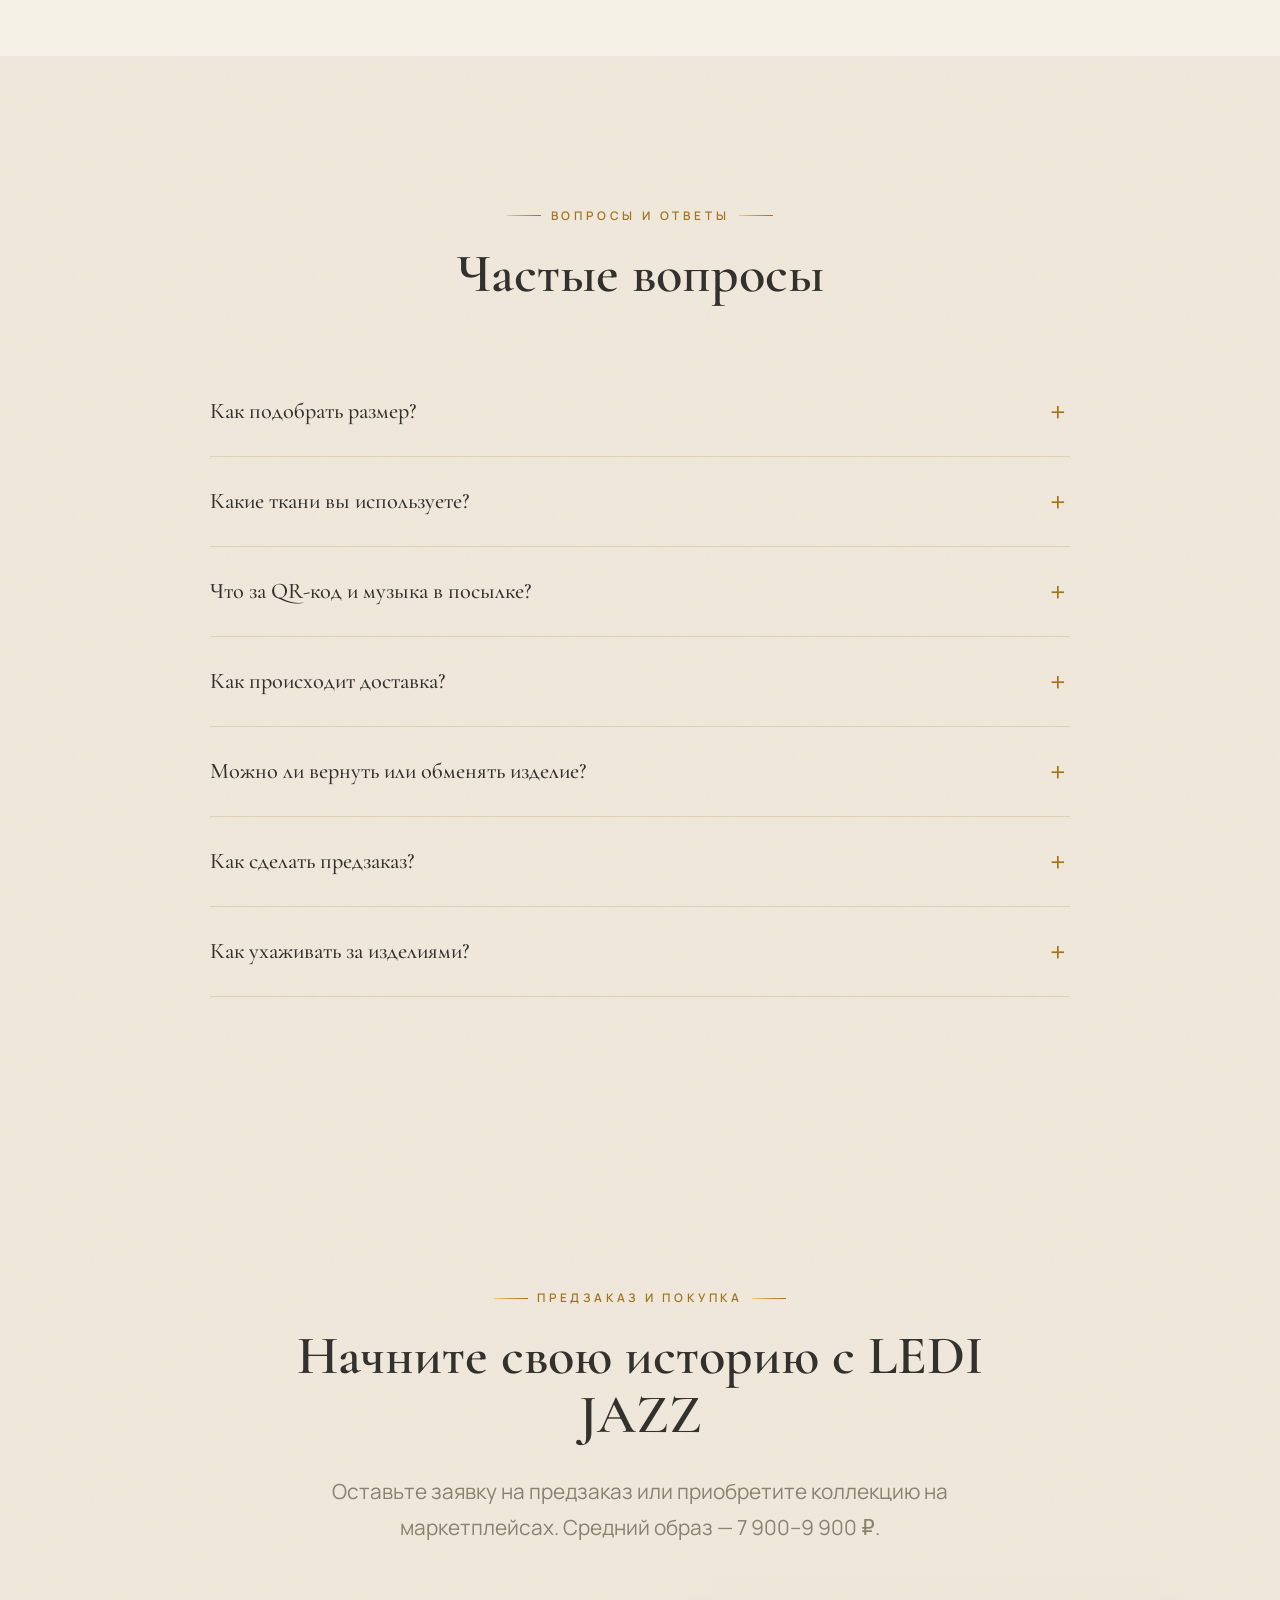
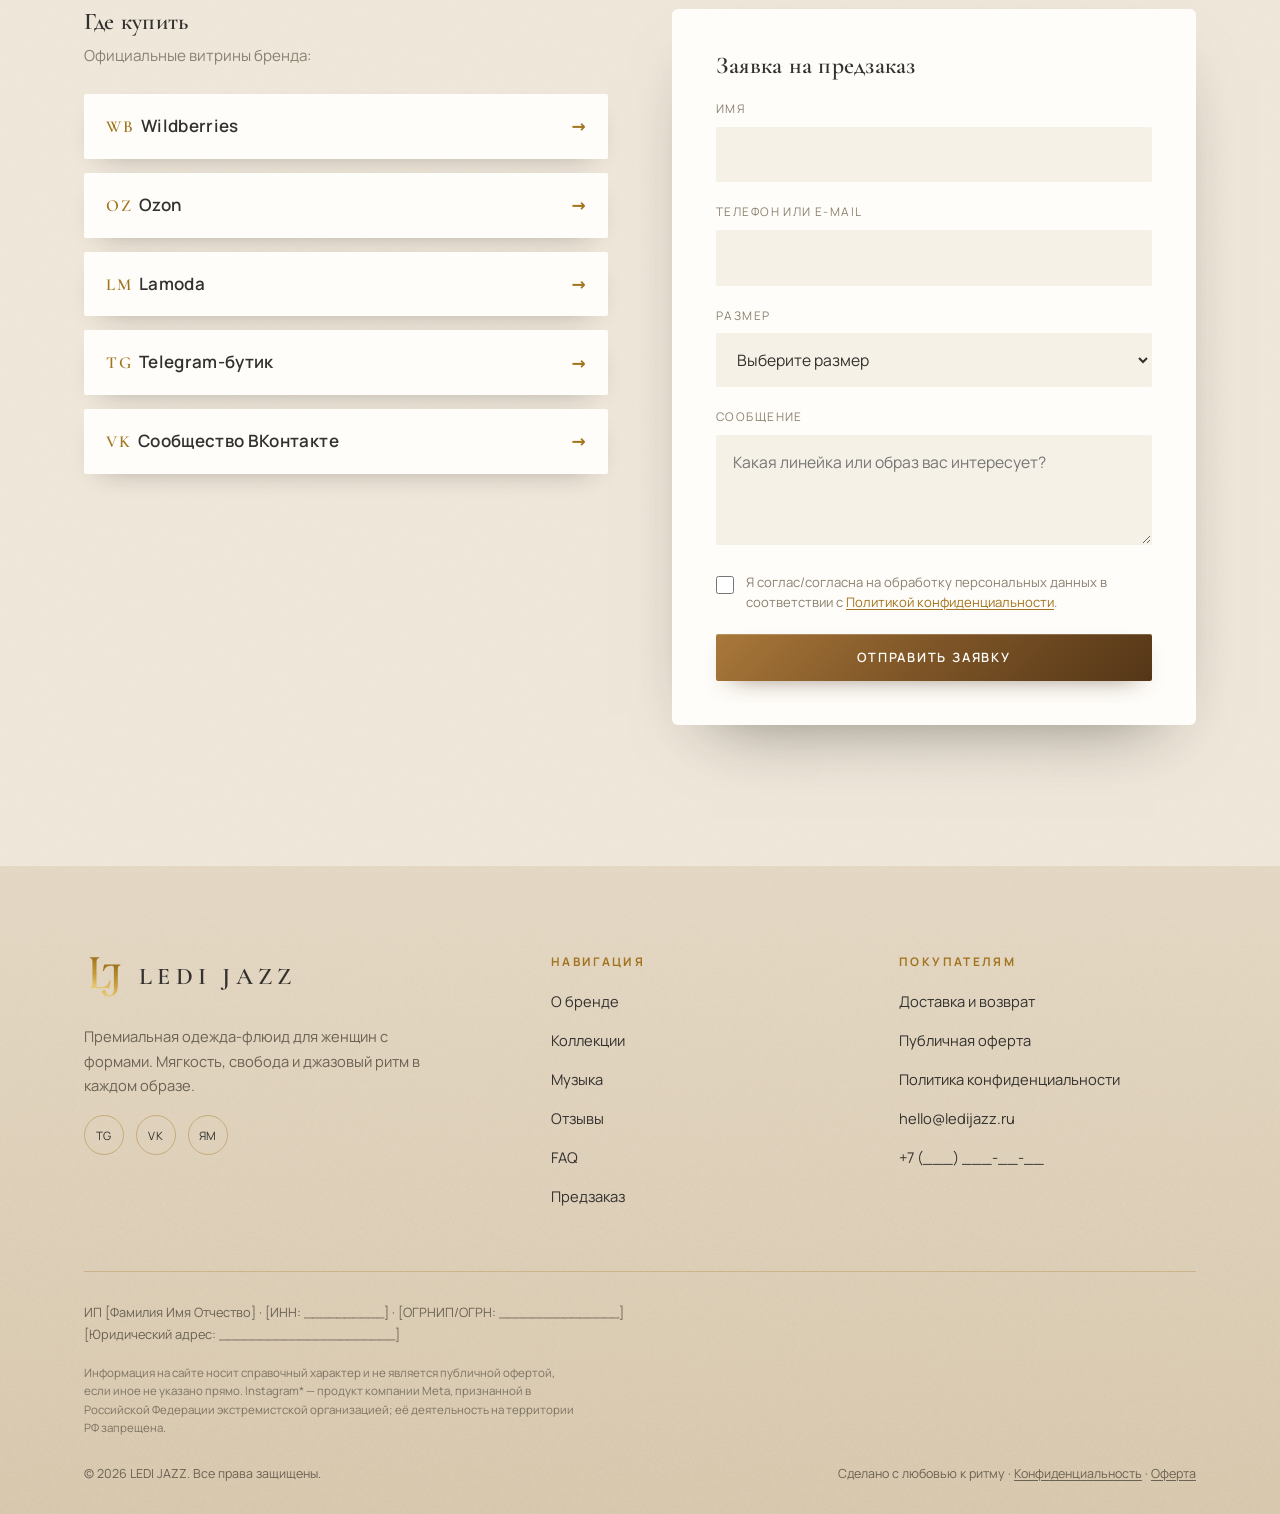
==== commit 83122ae2: "Убрать дублирование в навигации: одна кнопка «Магазин» вместо «Магазин» + «Каталог»" ====
--- a/index.html
+++ b/index.html
@@ -32,11 +32,10 @@
       </a>
       <nav class="nav-links" aria-label="Главное меню">
         <a href="about.html">О бренде</a>
-        <a href="shop.html">Магазин</a>
         <a href="collection.html">Коллекции</a>
         <a href="#music">Музыка</a>
         <a href="#faq">FAQ</a>
-        <a class="btn btn-gold nav-cta" href="shop.html">Каталог</a>
+        <a class="btn btn-gold nav-cta" href="shop.html">Магазин</a>
       </nav>
       <button class="nav-toggle" aria-label="Меню" aria-expanded="false">
         <span></span><span></span><span></span>
--- a/assets/css/styles.css
+++ b/assets/css/styles.css
@@ -203,6 +203,12 @@
 }
 .nav-links a:hover::after { width: 100%; }
 .nav-links a:hover { color: var(--bronze); }
+/* CTA-кнопка в навигации — у неё свой светлый текст, не наследует цвет ссылок,
+   и без подчёркивания (иначе текст «Каталог» сливался с фоном и пропадал при наведении) */
+.nav-links a.btn-gold,
+.nav-links a.btn-gold:hover,
+.nav-links a.btn-gold:focus { color: var(--white); }
+.nav-links a.btn::after { display: none; }
 .nav-cta { margin-left: 6px; }
 
 .nav-toggle { display: none; width: 44px; height: 44px; flex-direction: column; justify-content: center; gap: 6px; align-items: center; }
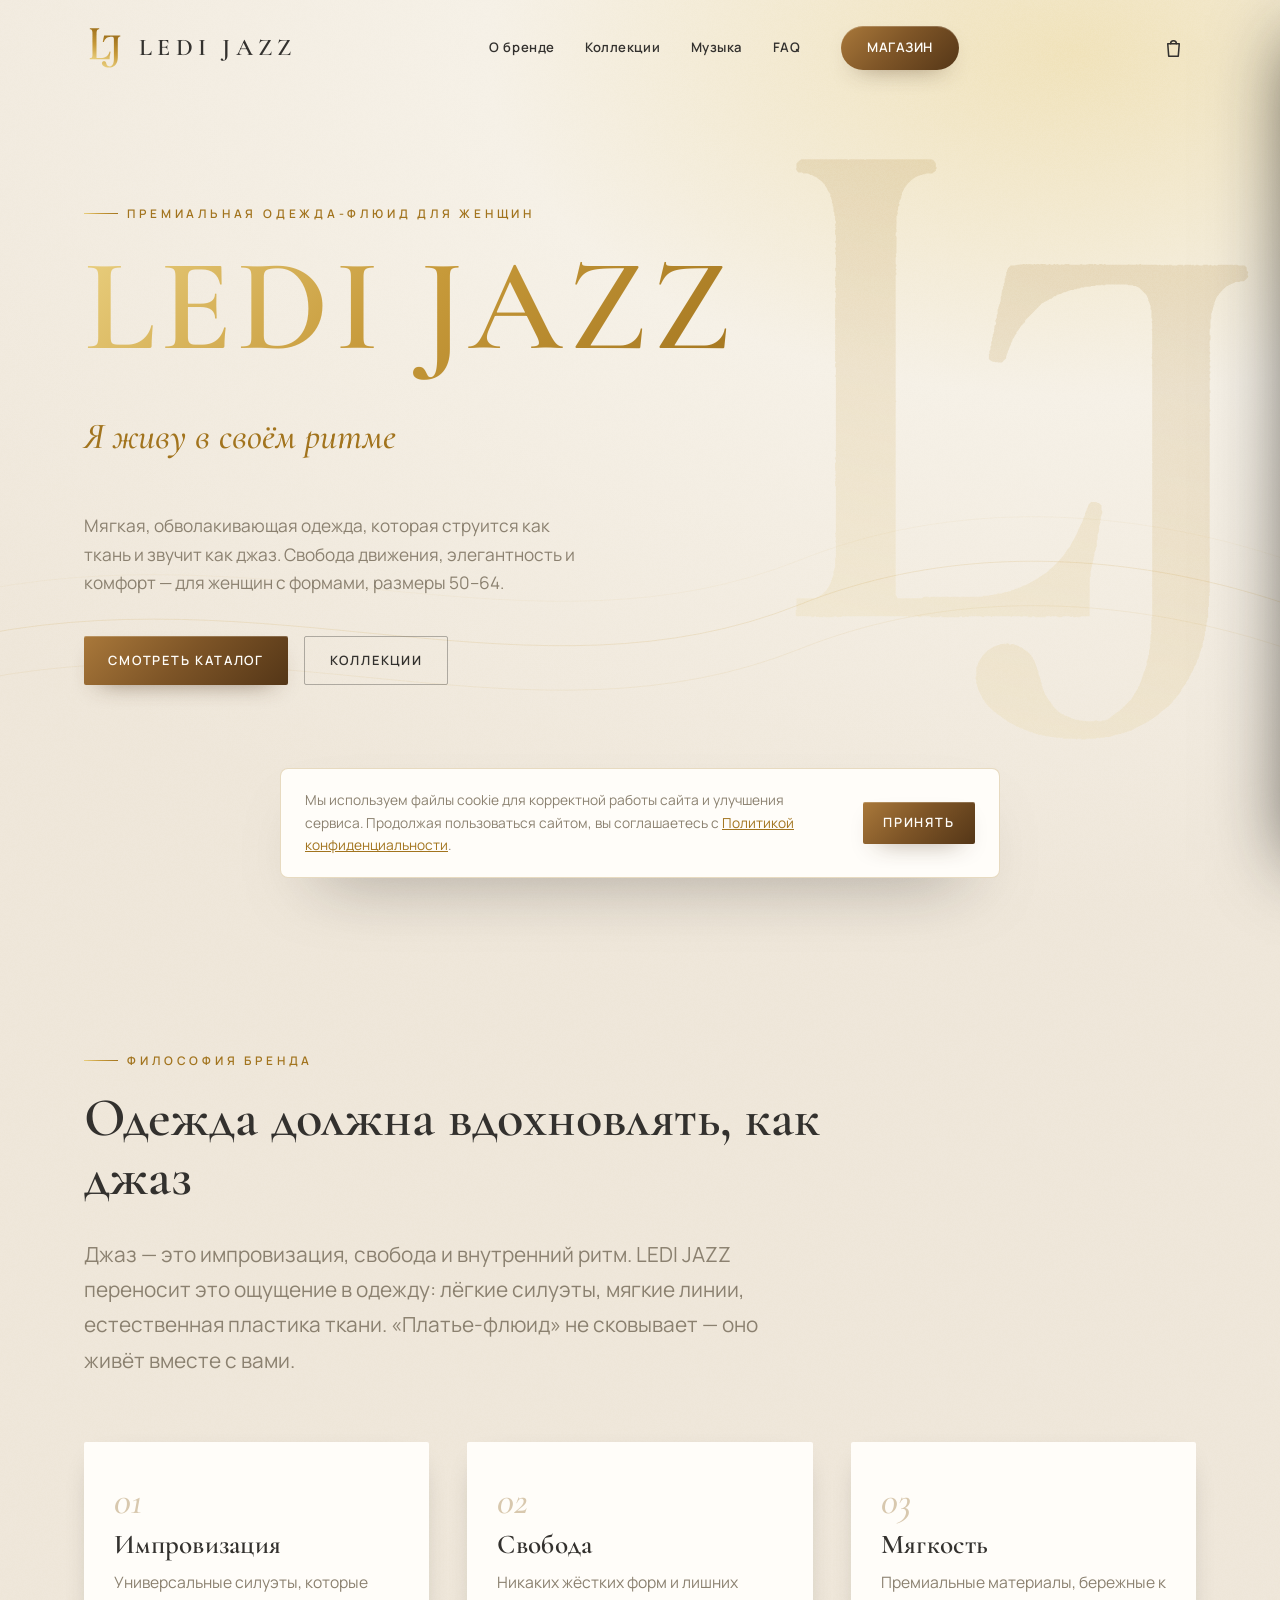
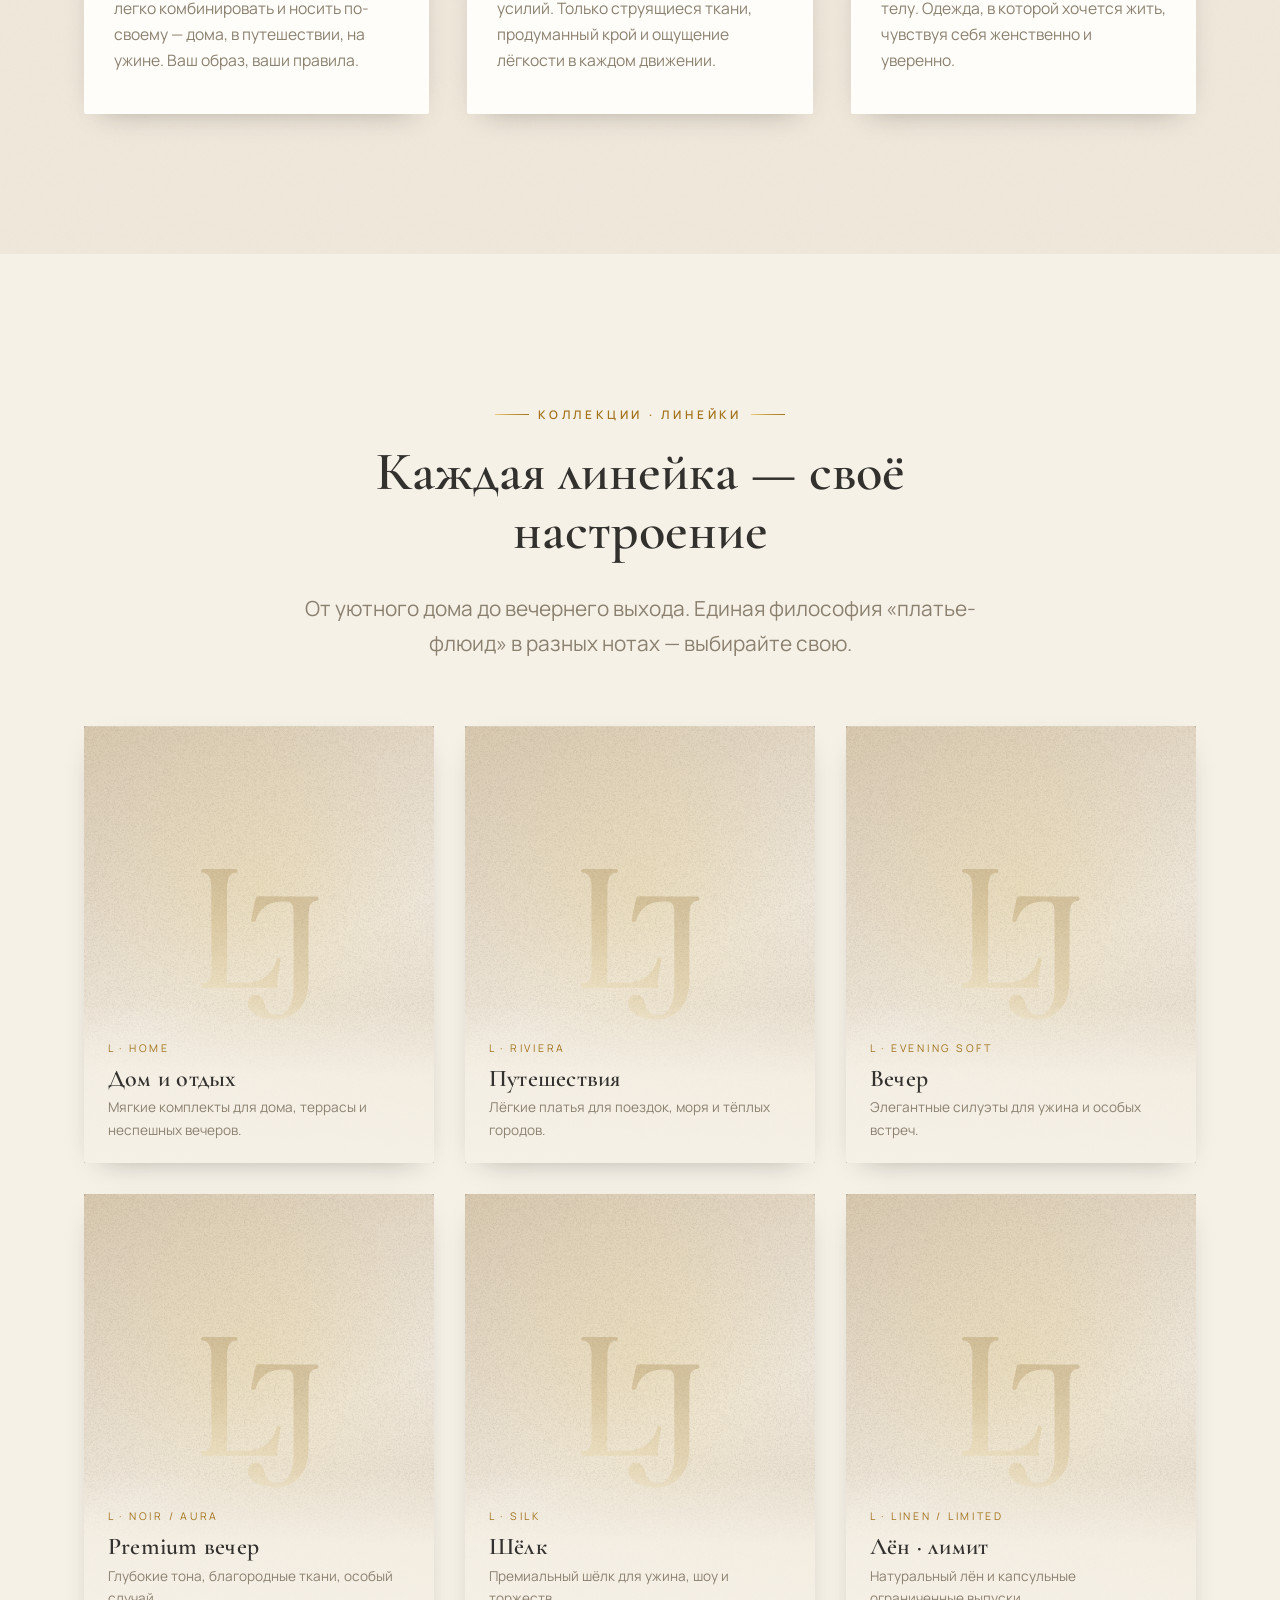
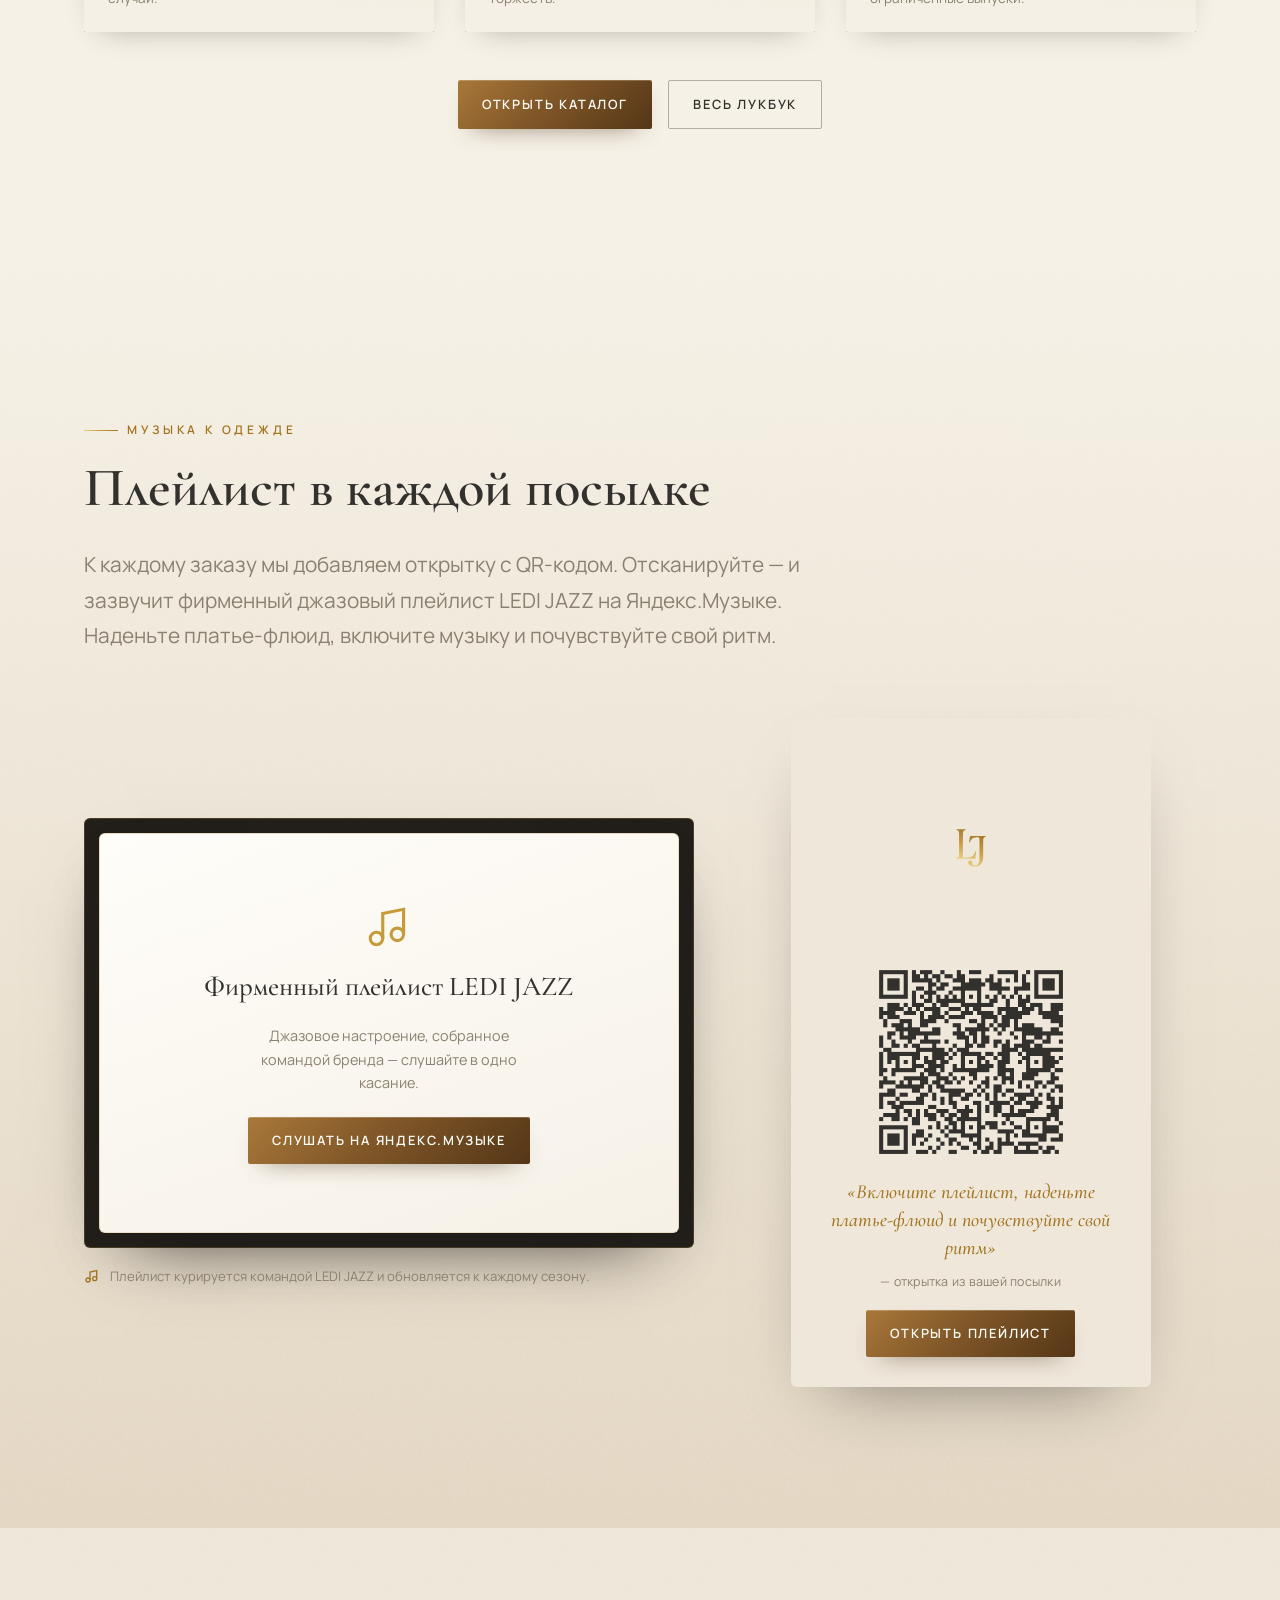
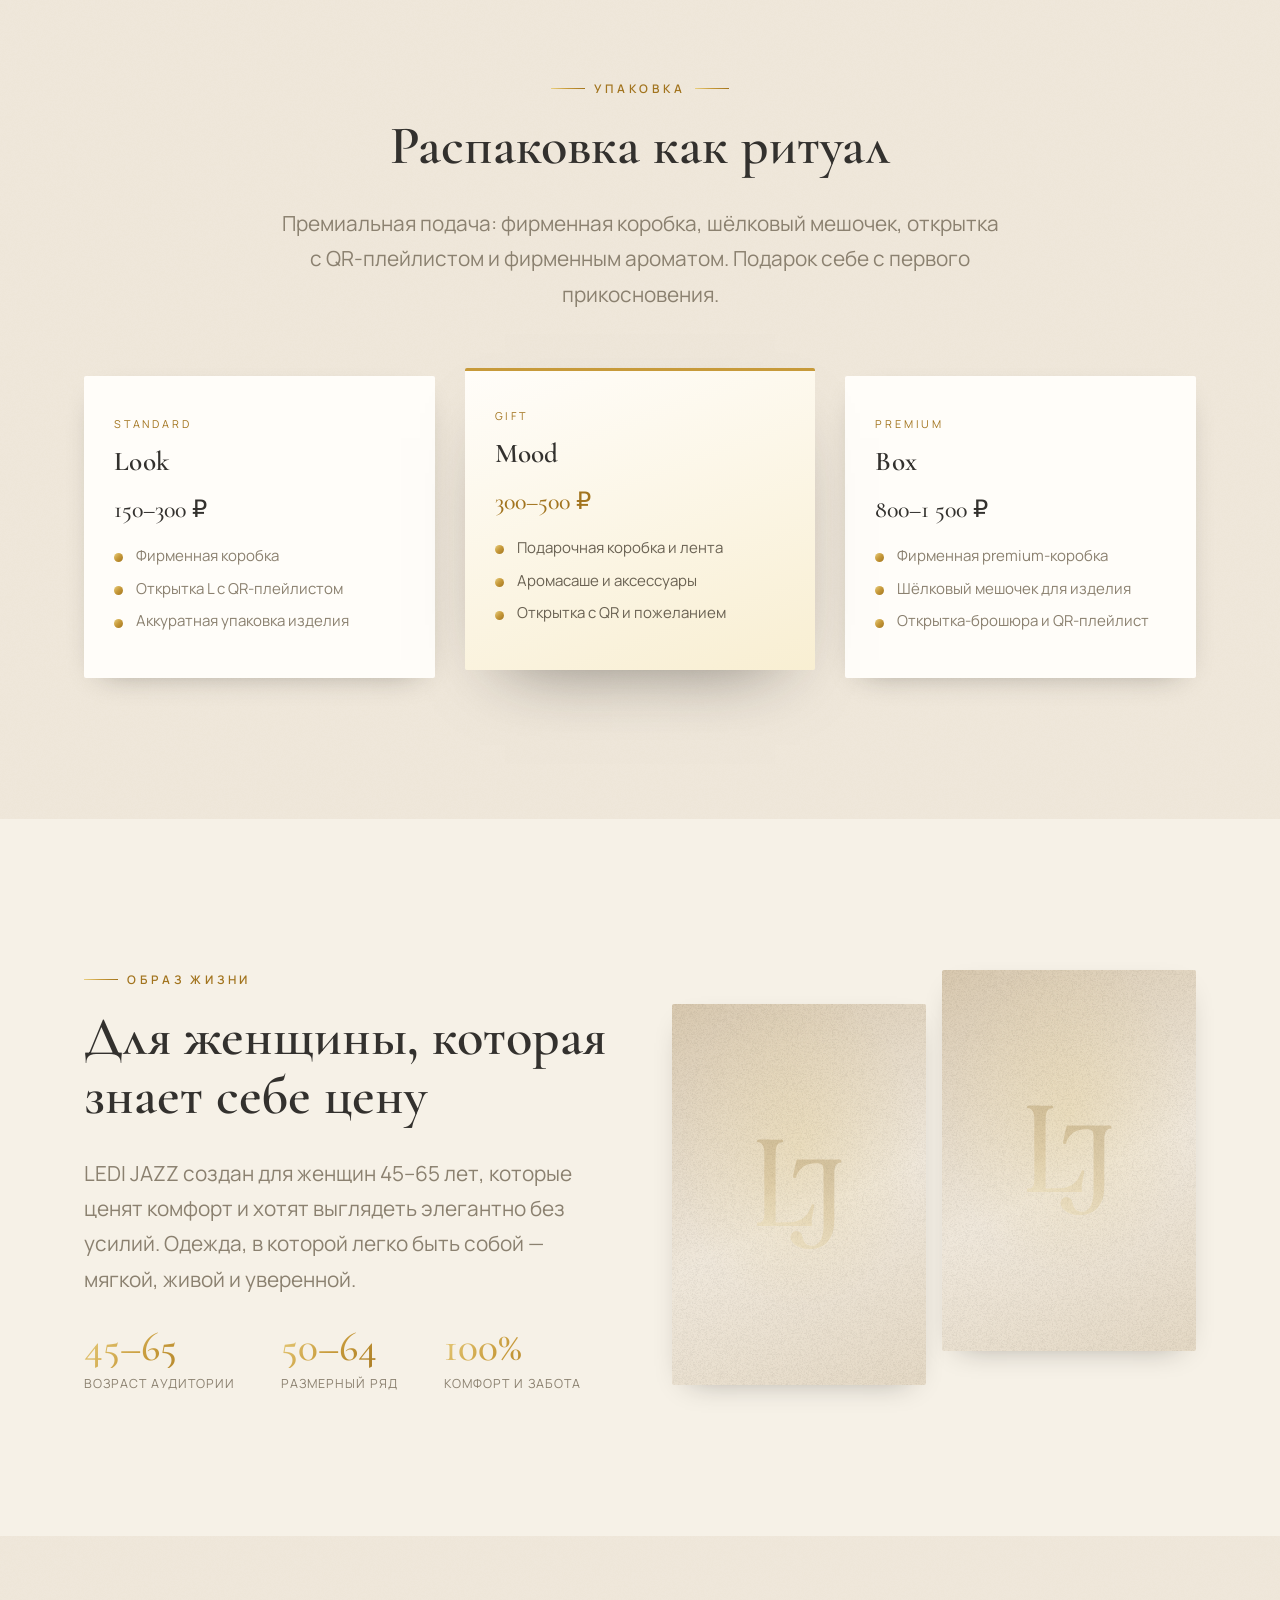
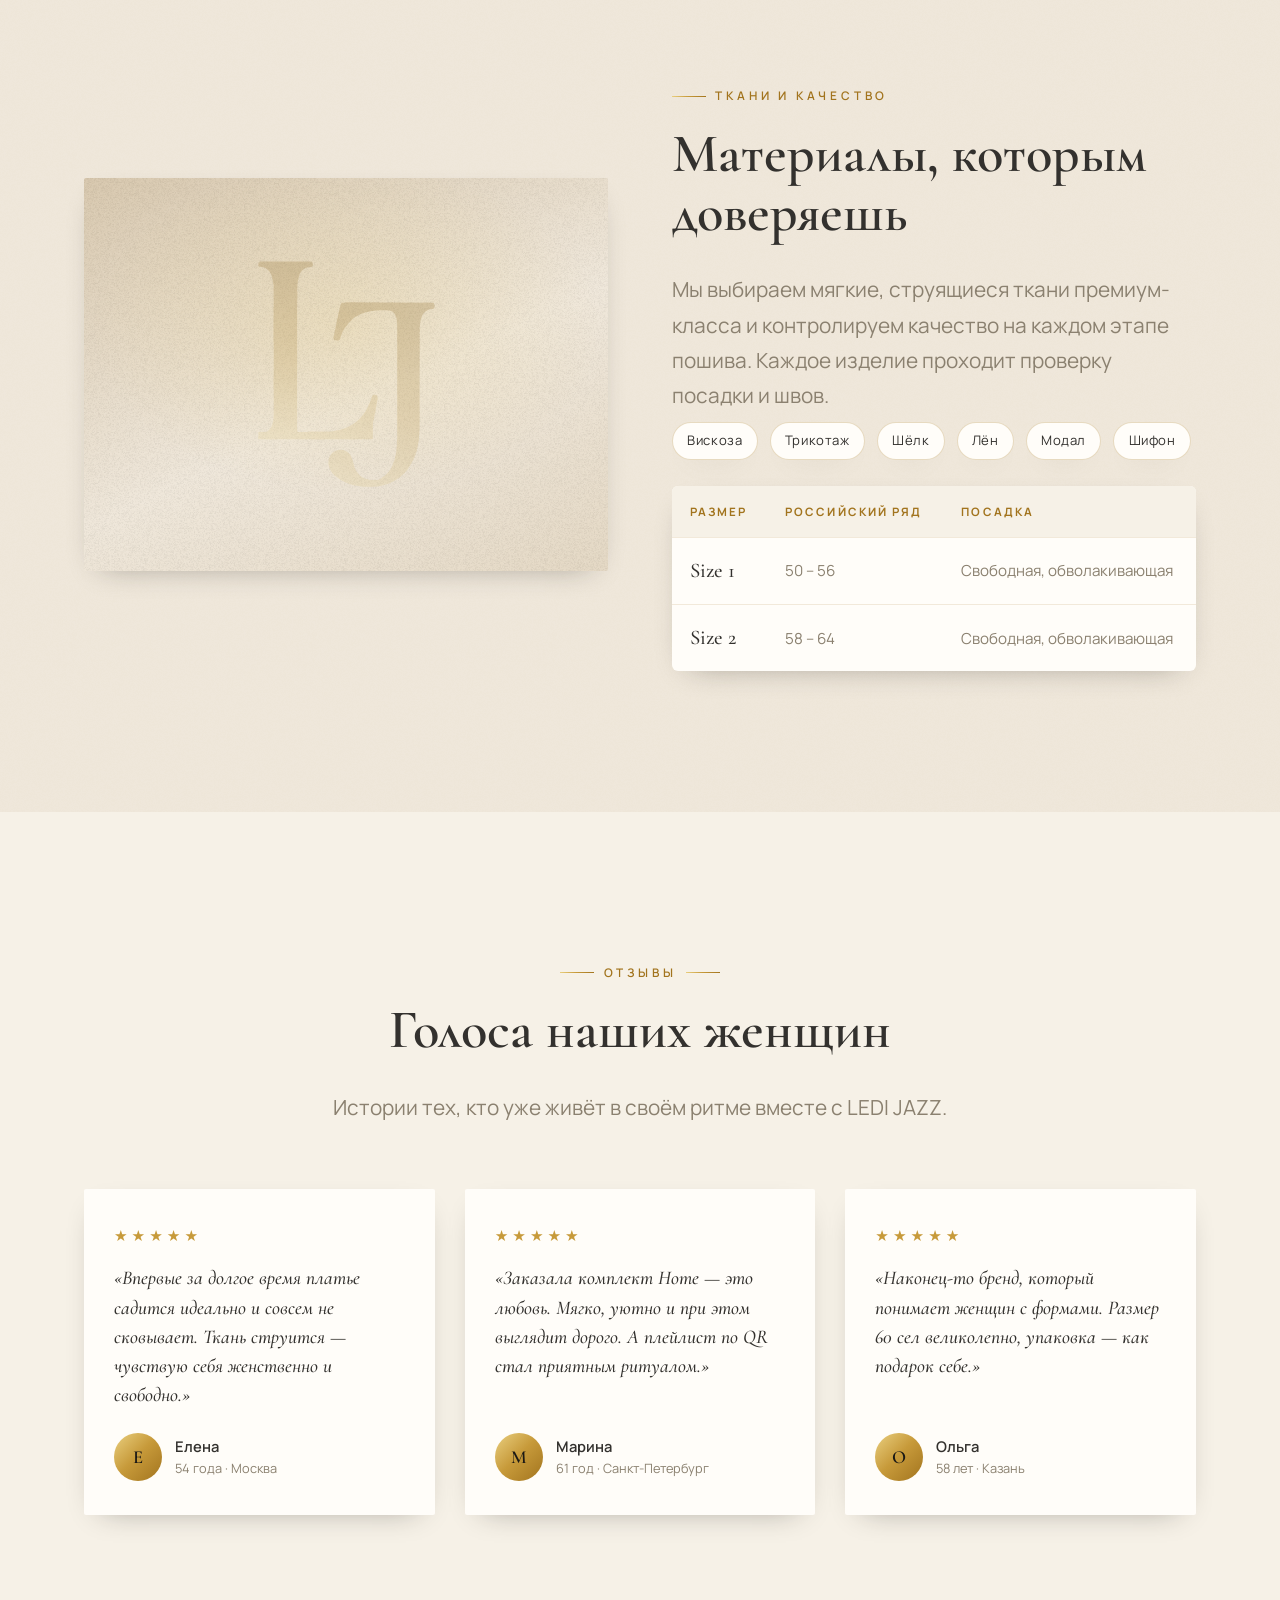
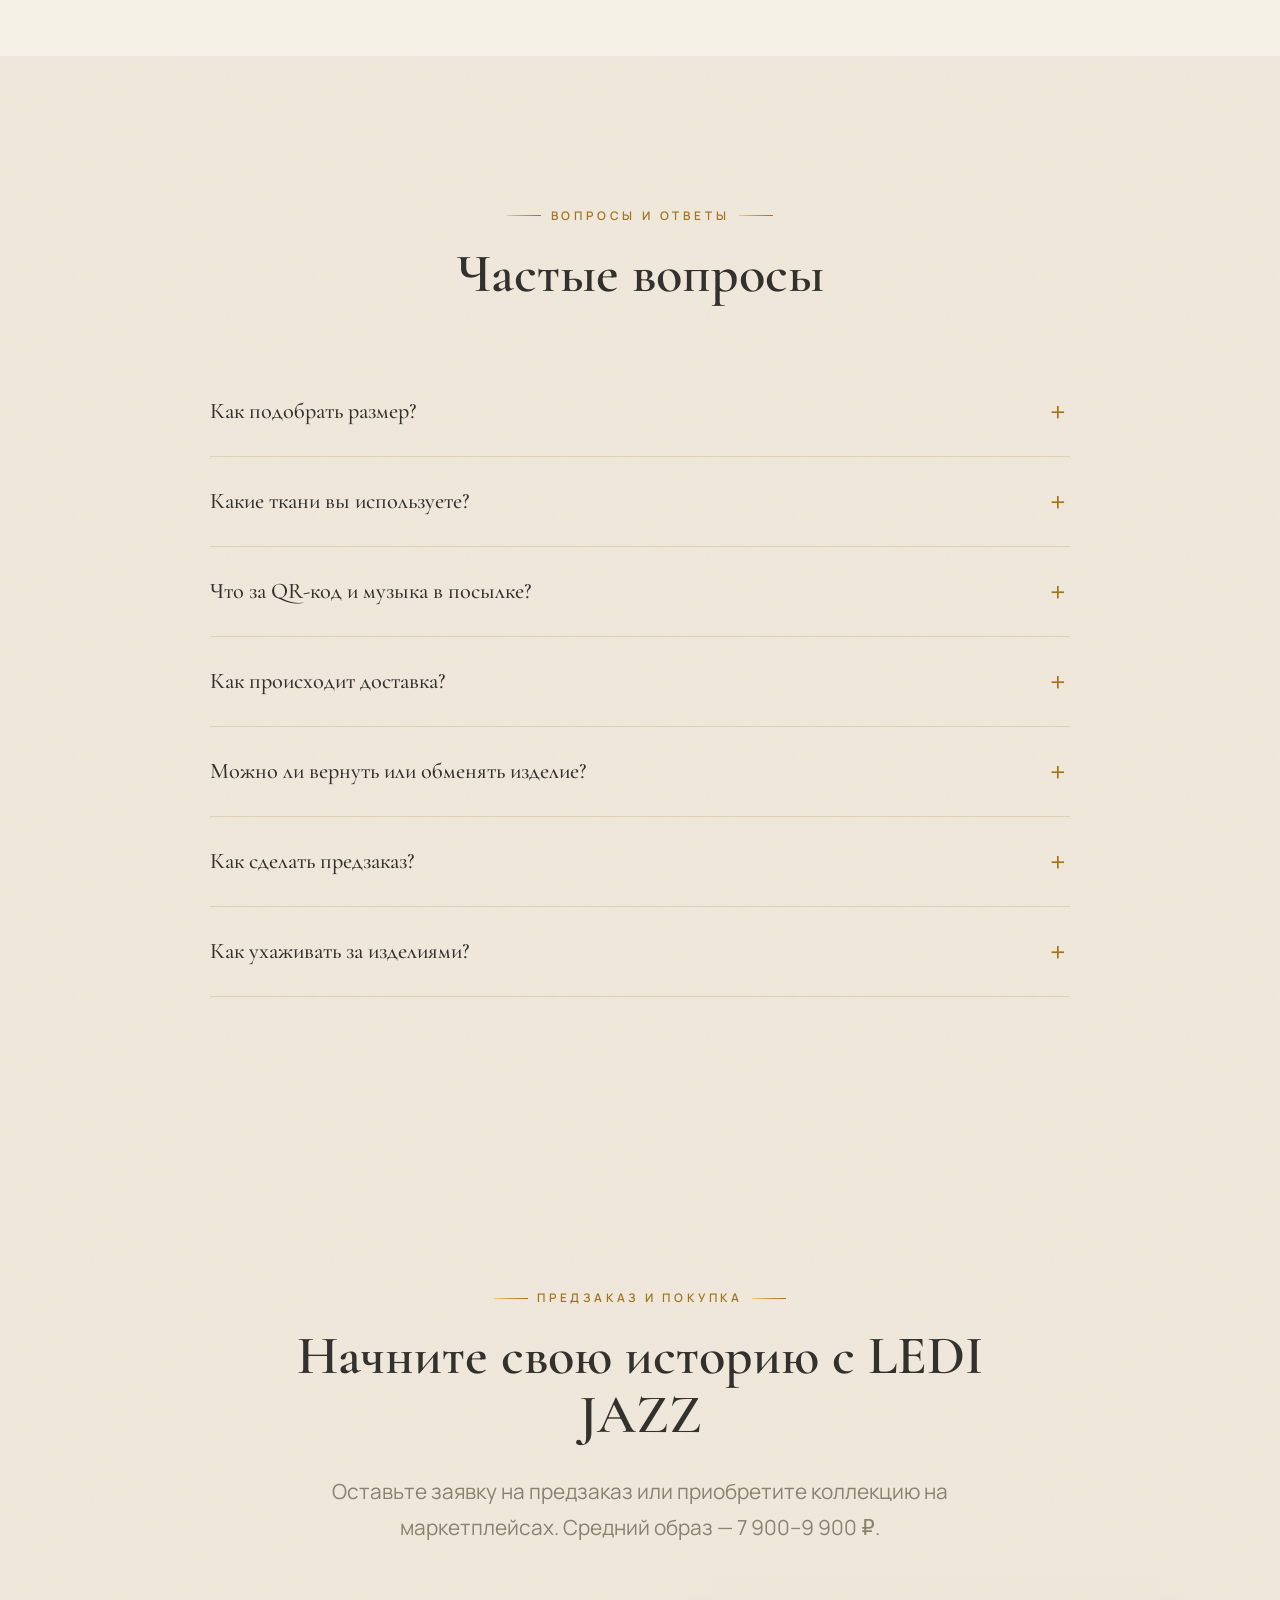
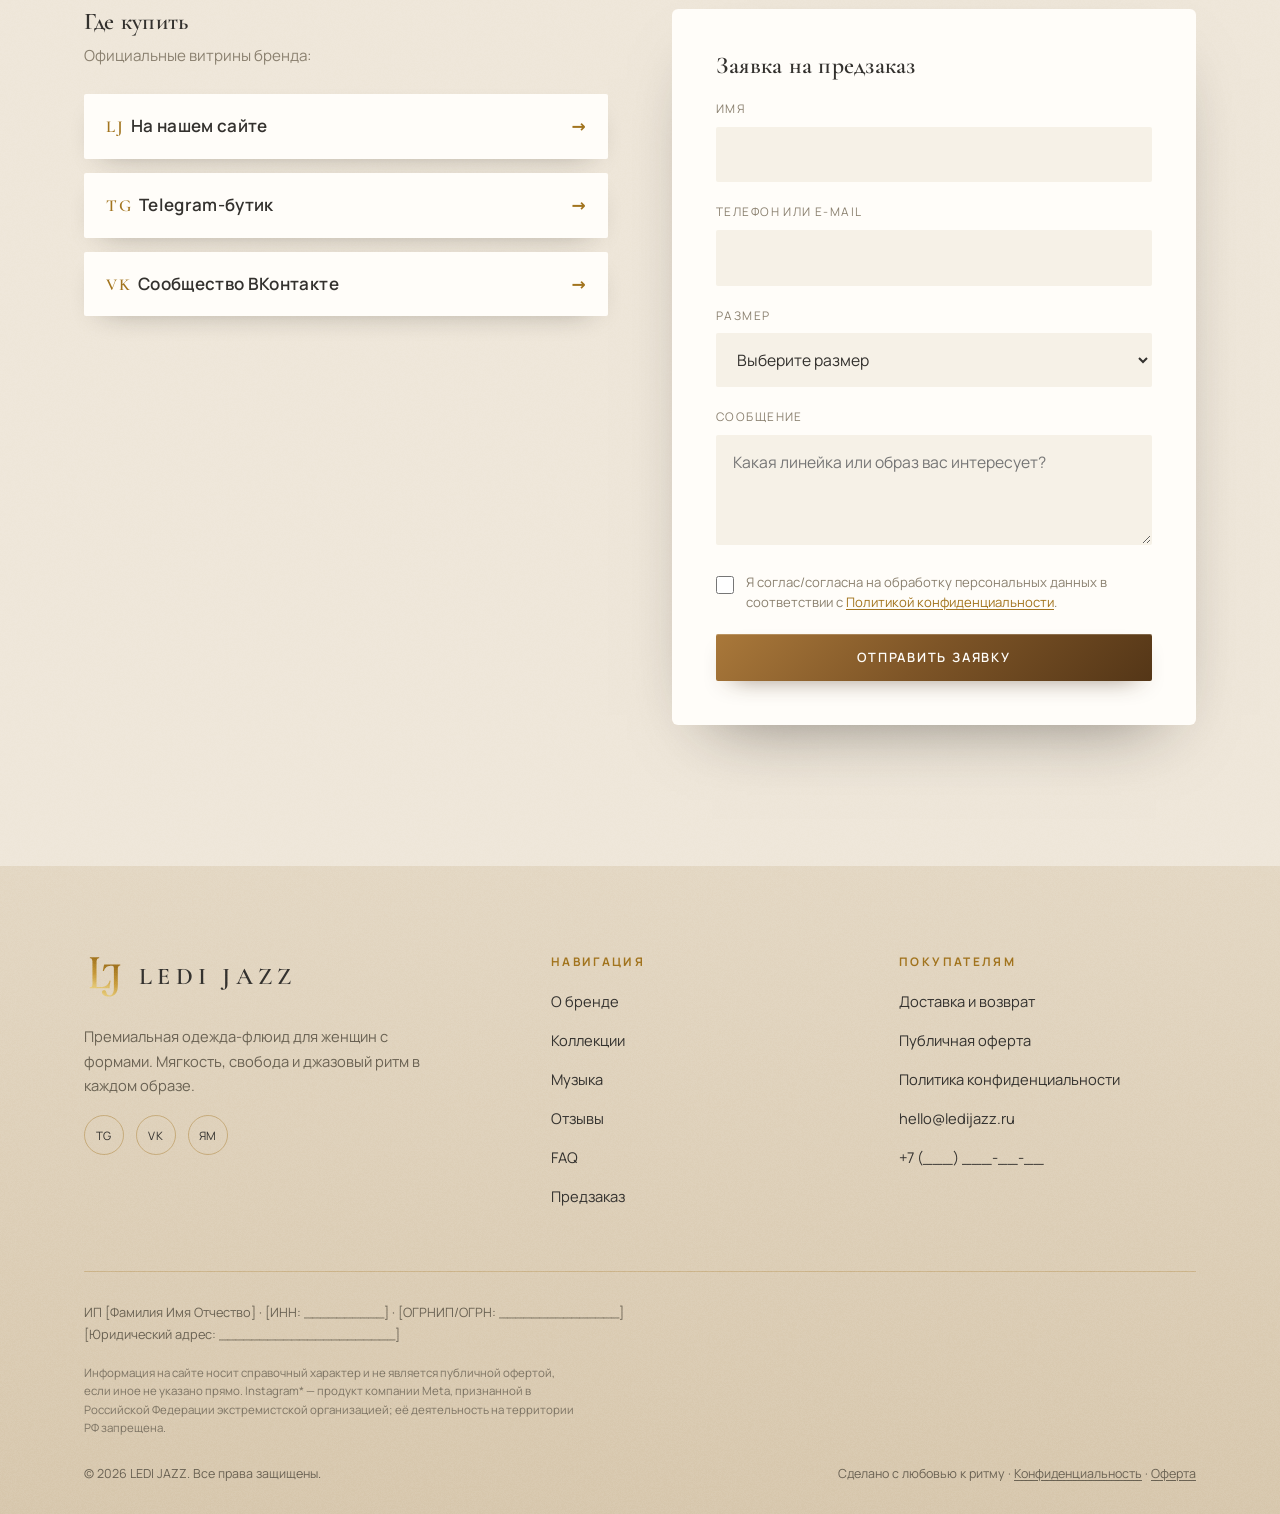
==== commit 9016bfae: "Где купить: добавить «На нашем сайте», убрать Wildberries/Ozon/Lamoda" ====
--- a/index.html
+++ b/index.html
@@ -387,7 +387,7 @@
         </details>
         <details class="faq-item">
           <summary>Как сделать предзаказ?</summary>
-          <div class="faq-a">Оставьте заявку в форме <a href="#preorder">«Предзаказ»</a> или напишите нам в Telegram / ВКонтакте. Также коллекция доступна на маркетплейсах Wildberries, Ozon и Lamoda.</div>
+          <div class="faq-a">Оформите заказ прямо на сайте в разделе <a href="shop.html">«Магазин»</a>, оставьте заявку в форме <a href="#preorder">«Предзаказ»</a> или напишите нам в Telegram / ВКонтакте.</div>
         </details>
         <details class="faq-item">
           <summary>Как ухаживать за изделиями?</summary>
@@ -410,9 +410,7 @@
           <h3 style="font-size:1.5rem;margin-bottom:8px">Где купить</h3>
           <p style="color:var(--muted);font-size:.95rem">Официальные витрины бренда:</p>
           <div class="buy-links">
-            <a data-link="wildberries" href="#" target="_blank" rel="noopener"><span><span class="ico">WB</span> &nbsp;Wildberries</span><span class="arrow">→</span></a>
-            <a data-link="ozon" href="#" target="_blank" rel="noopener"><span><span class="ico">OZ</span> &nbsp;Ozon</span><span class="arrow">→</span></a>
-            <a data-link="lamoda" href="#" target="_blank" rel="noopener"><span><span class="ico">LM</span> &nbsp;Lamoda</span><span class="arrow">→</span></a>
+            <a href="shop.html"><span><span class="ico">LJ</span> &nbsp;На нашем сайте</span><span class="arrow">→</span></a>
             <a data-link="telegram" href="#" target="_blank" rel="noopener"><span><span class="ico">TG</span> &nbsp;Telegram-бутик</span><span class="arrow">→</span></a>
             <a data-link="vk" href="#" target="_blank" rel="noopener"><span><span class="ico">VK</span> &nbsp;Сообщество ВКонтакте</span><span class="arrow">→</span></a>
           </div>
--- a/assets/css/styles.css
+++ b/assets/css/styles.css
@@ -209,7 +209,10 @@
 .nav-links a.btn-gold:hover,
 .nav-links a.btn-gold:focus { color: var(--white); }
 .nav-links a.btn::after { display: none; }
-.nav-cta { margin-left: 6px; }
+.nav-cta { margin-left: 10px; border-radius: 100px; }
+/* .nav-links a задаёт padding: 4px 0 с большей специфичностью — поэтому у
+   кнопки-CTA не было боковых отступов и текст упирался в края. Возвращаем их. */
+.nav-links a.nav-cta { padding: .82em 2em; }
 
 .nav-toggle { display: none; width: 44px; height: 44px; flex-direction: column; justify-content: center; gap: 6px; align-items: center; }
 .nav-toggle span { width: 26px; height: 2px; background: var(--graphite); transition: transform .4s var(--ease), opacity .3s var(--ease); }
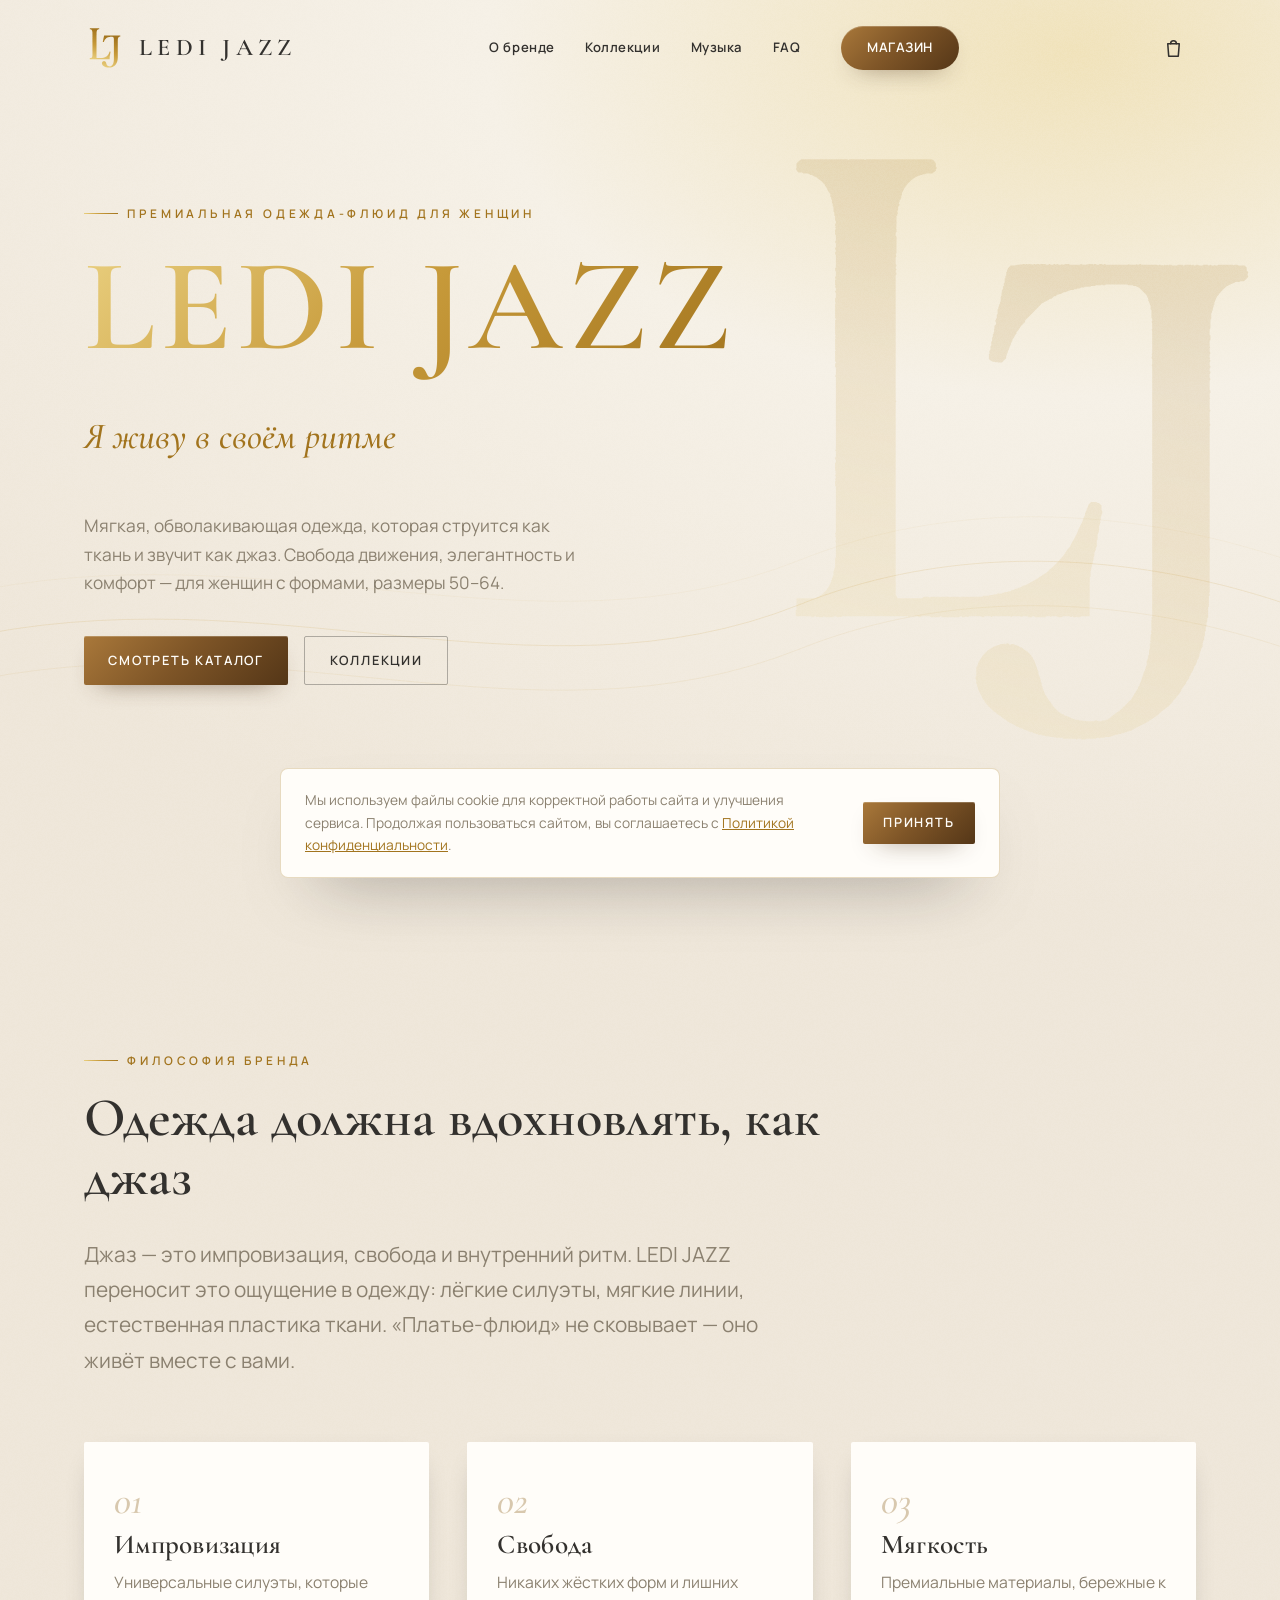
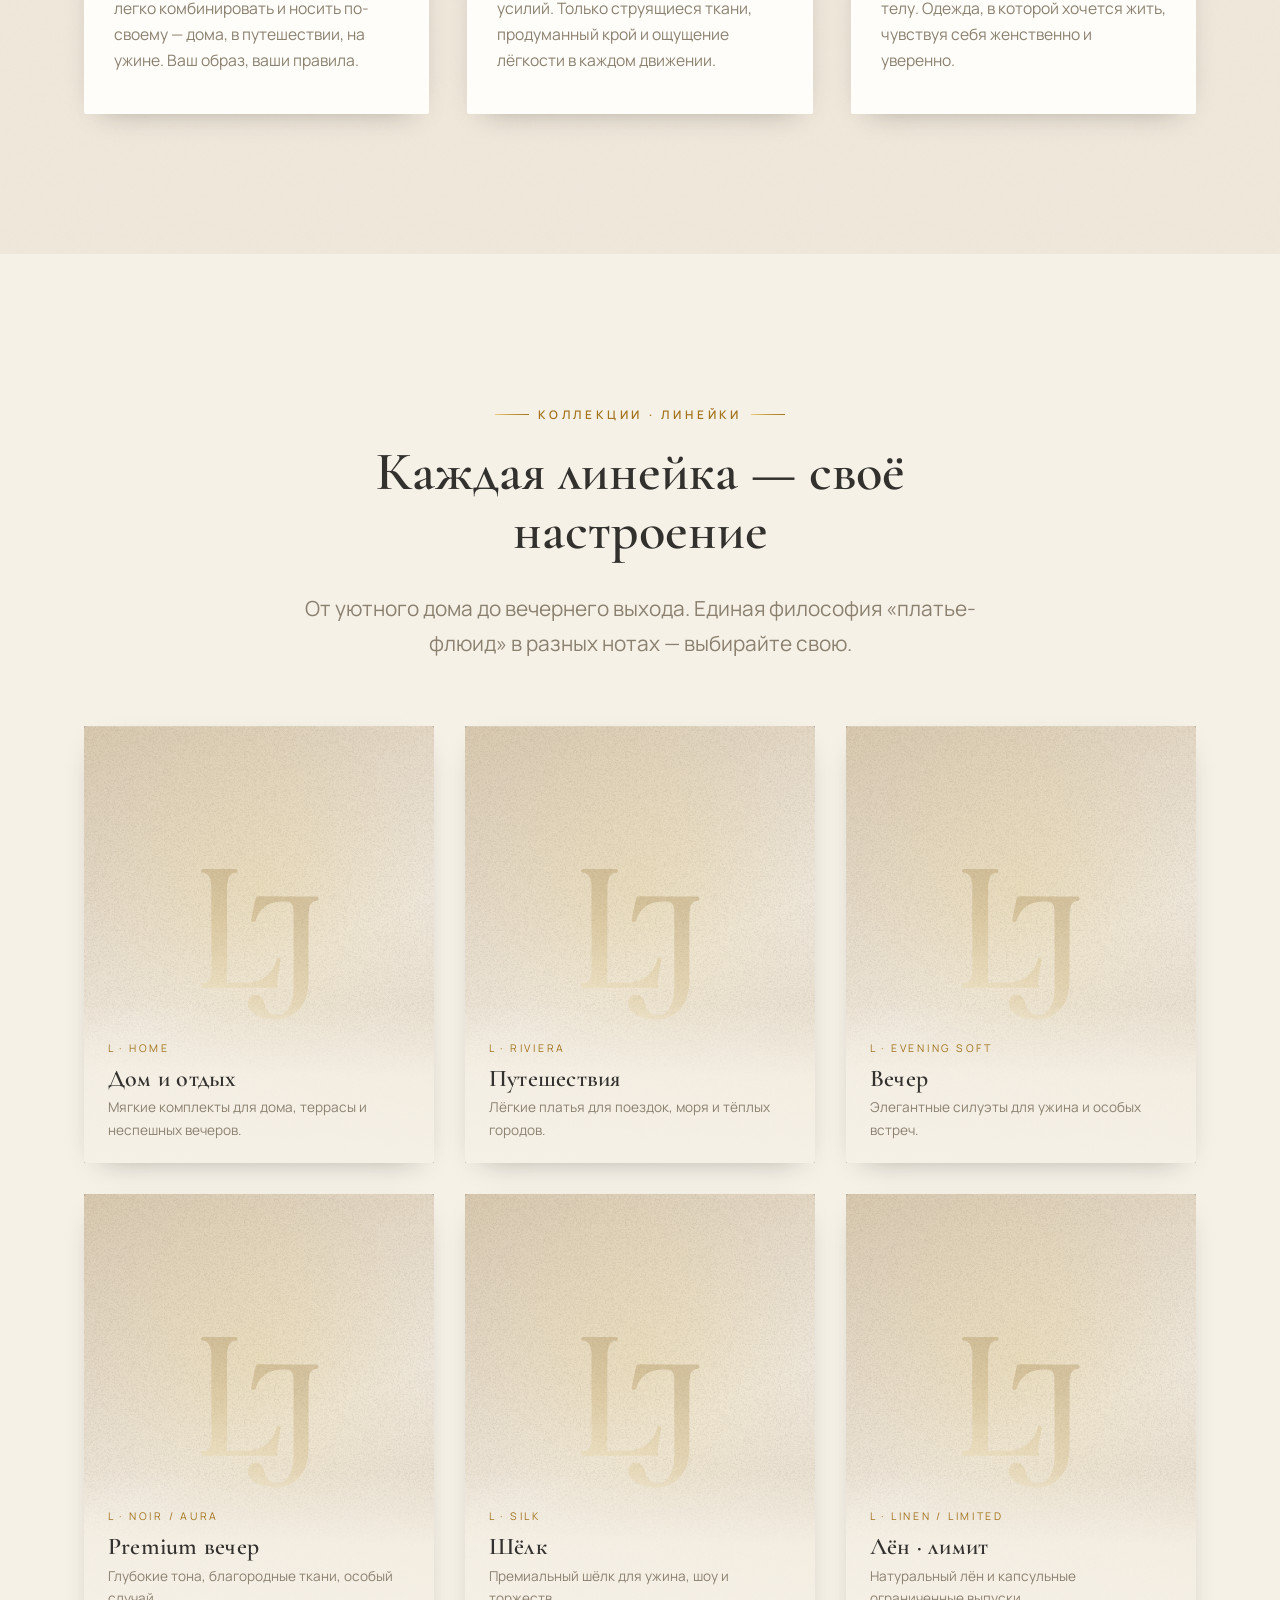
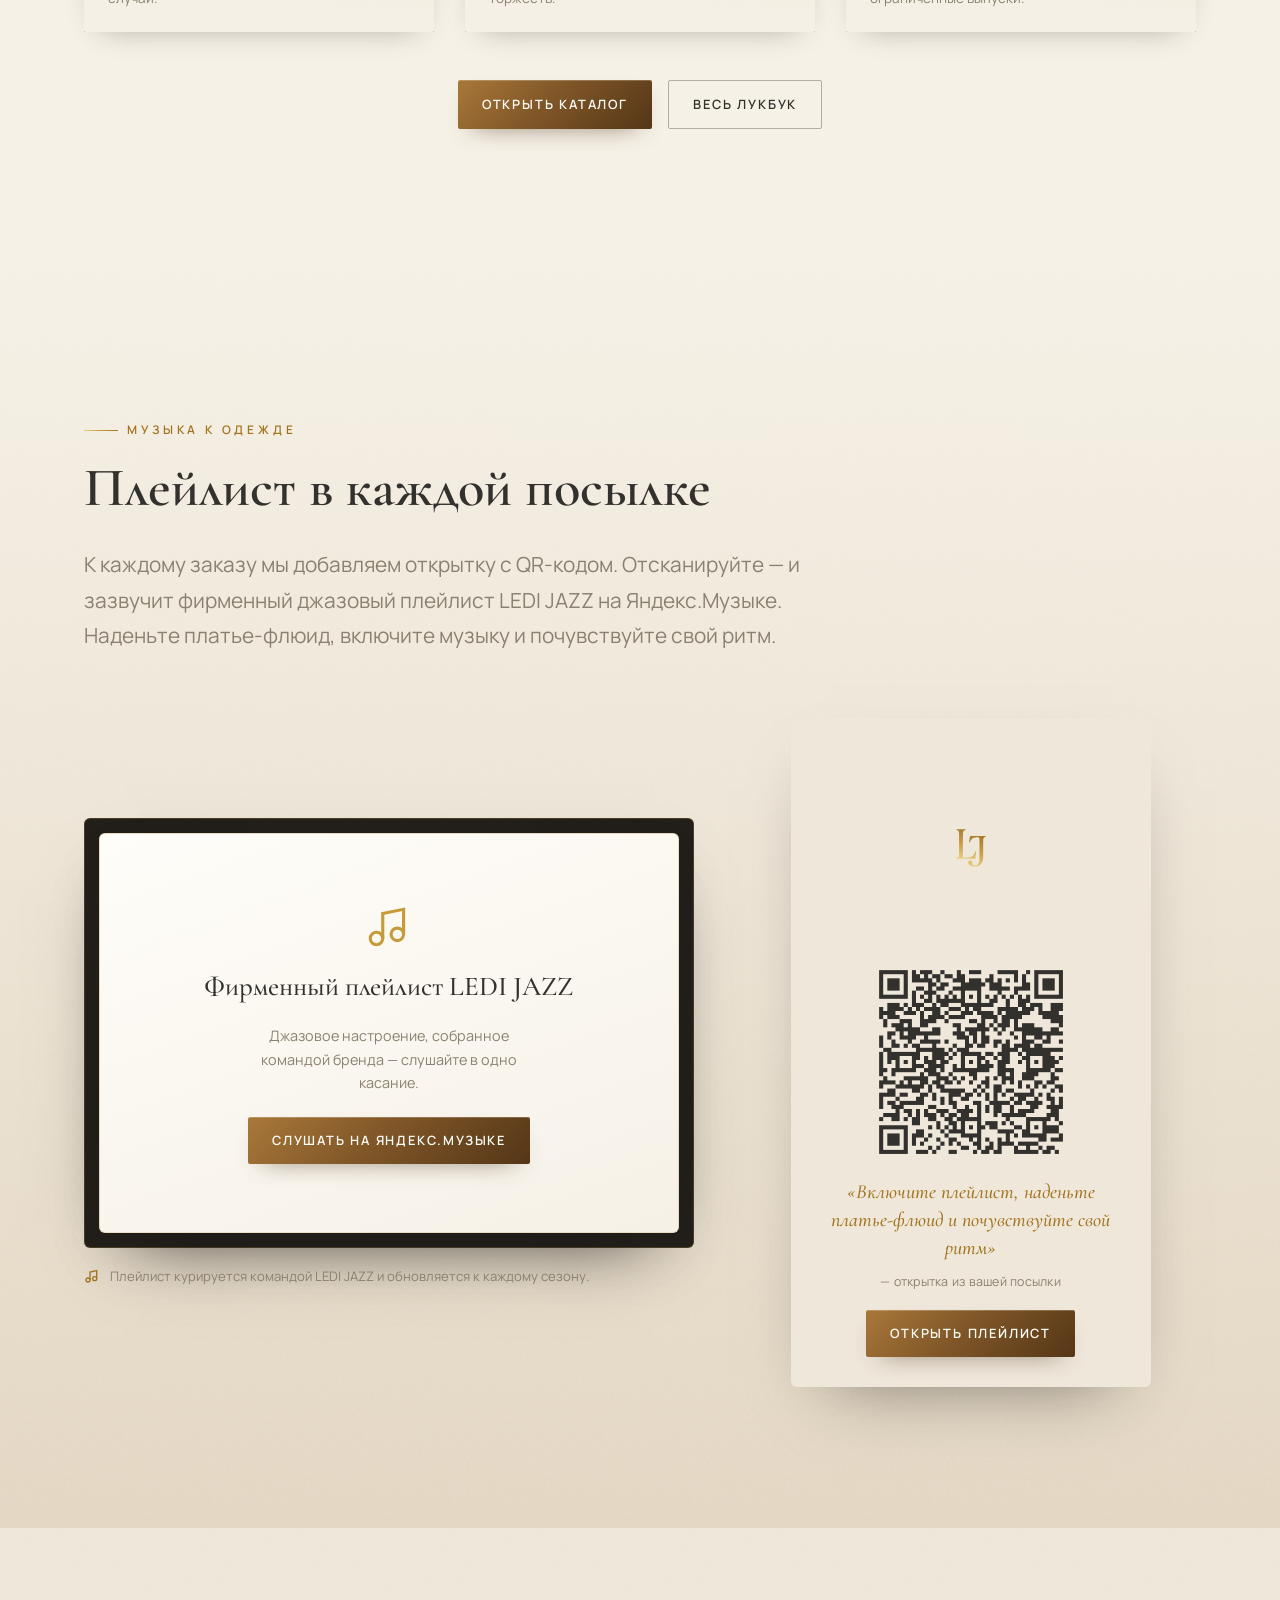
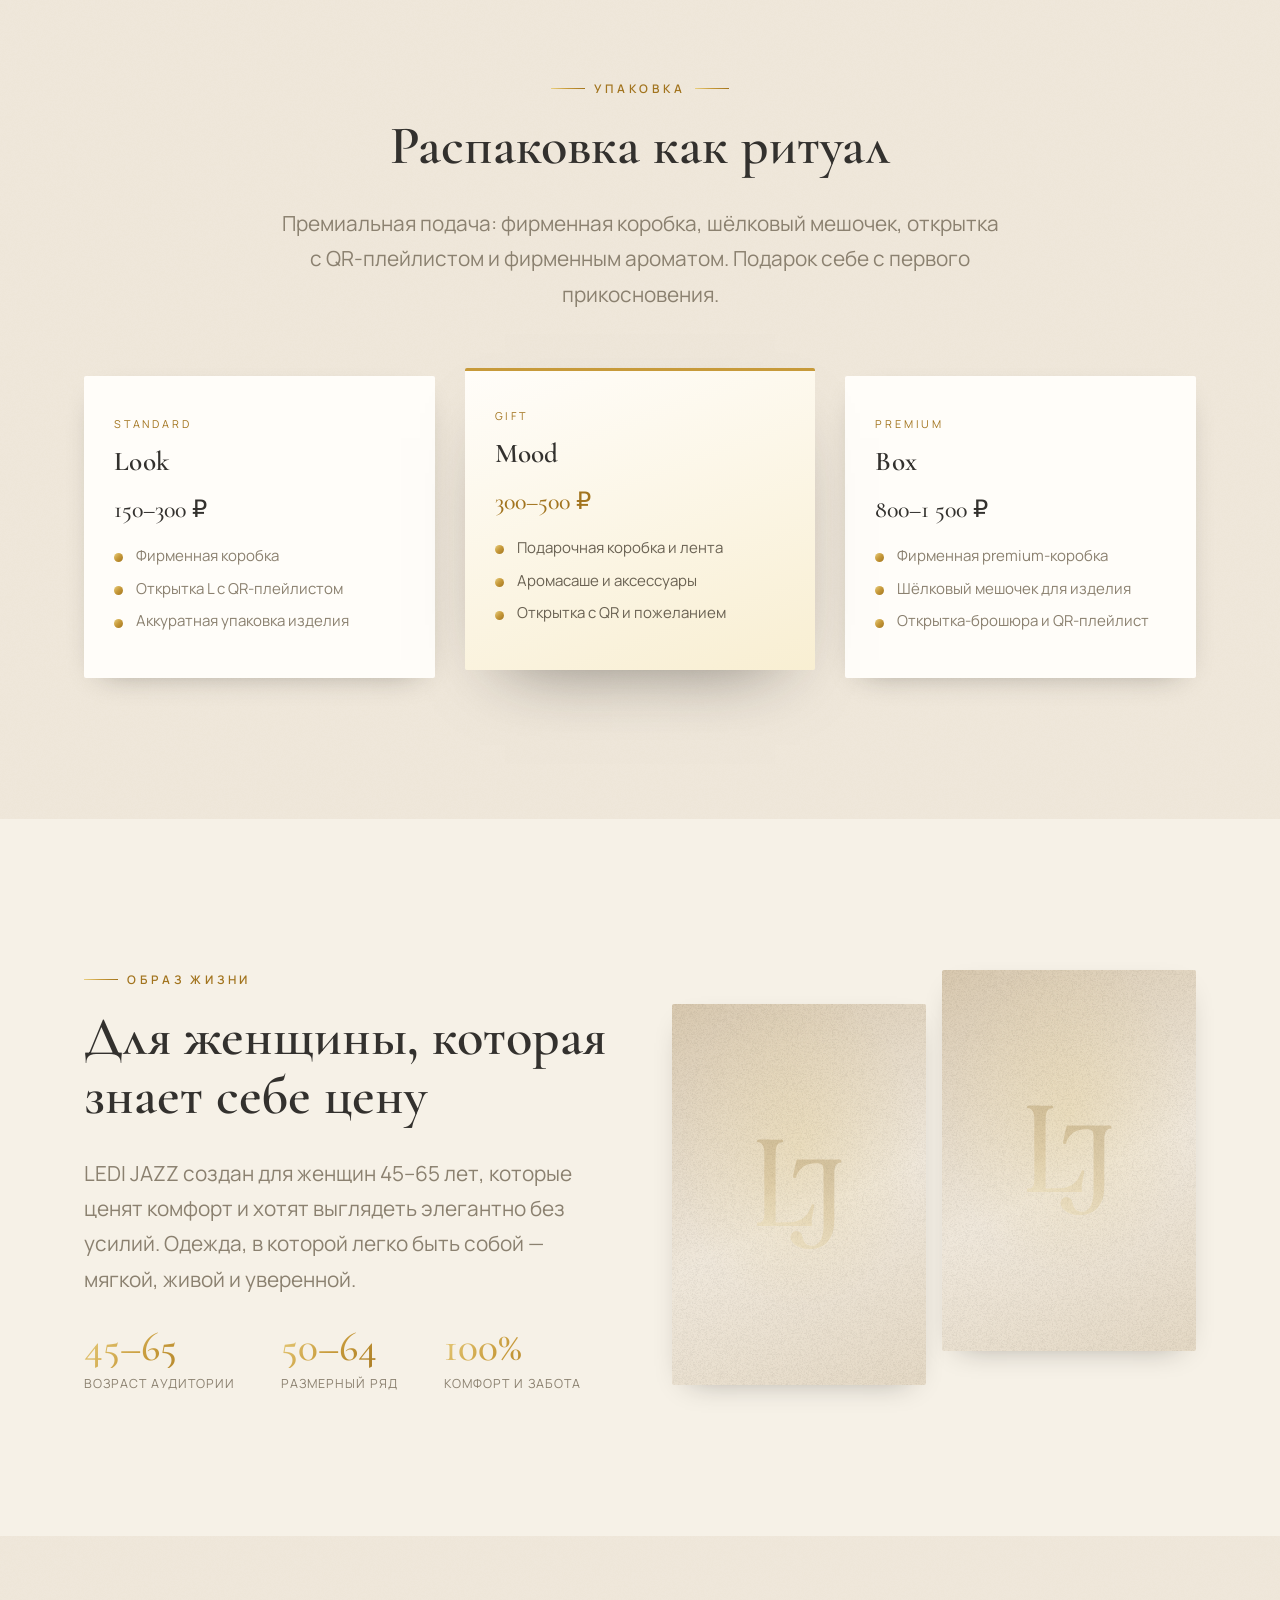
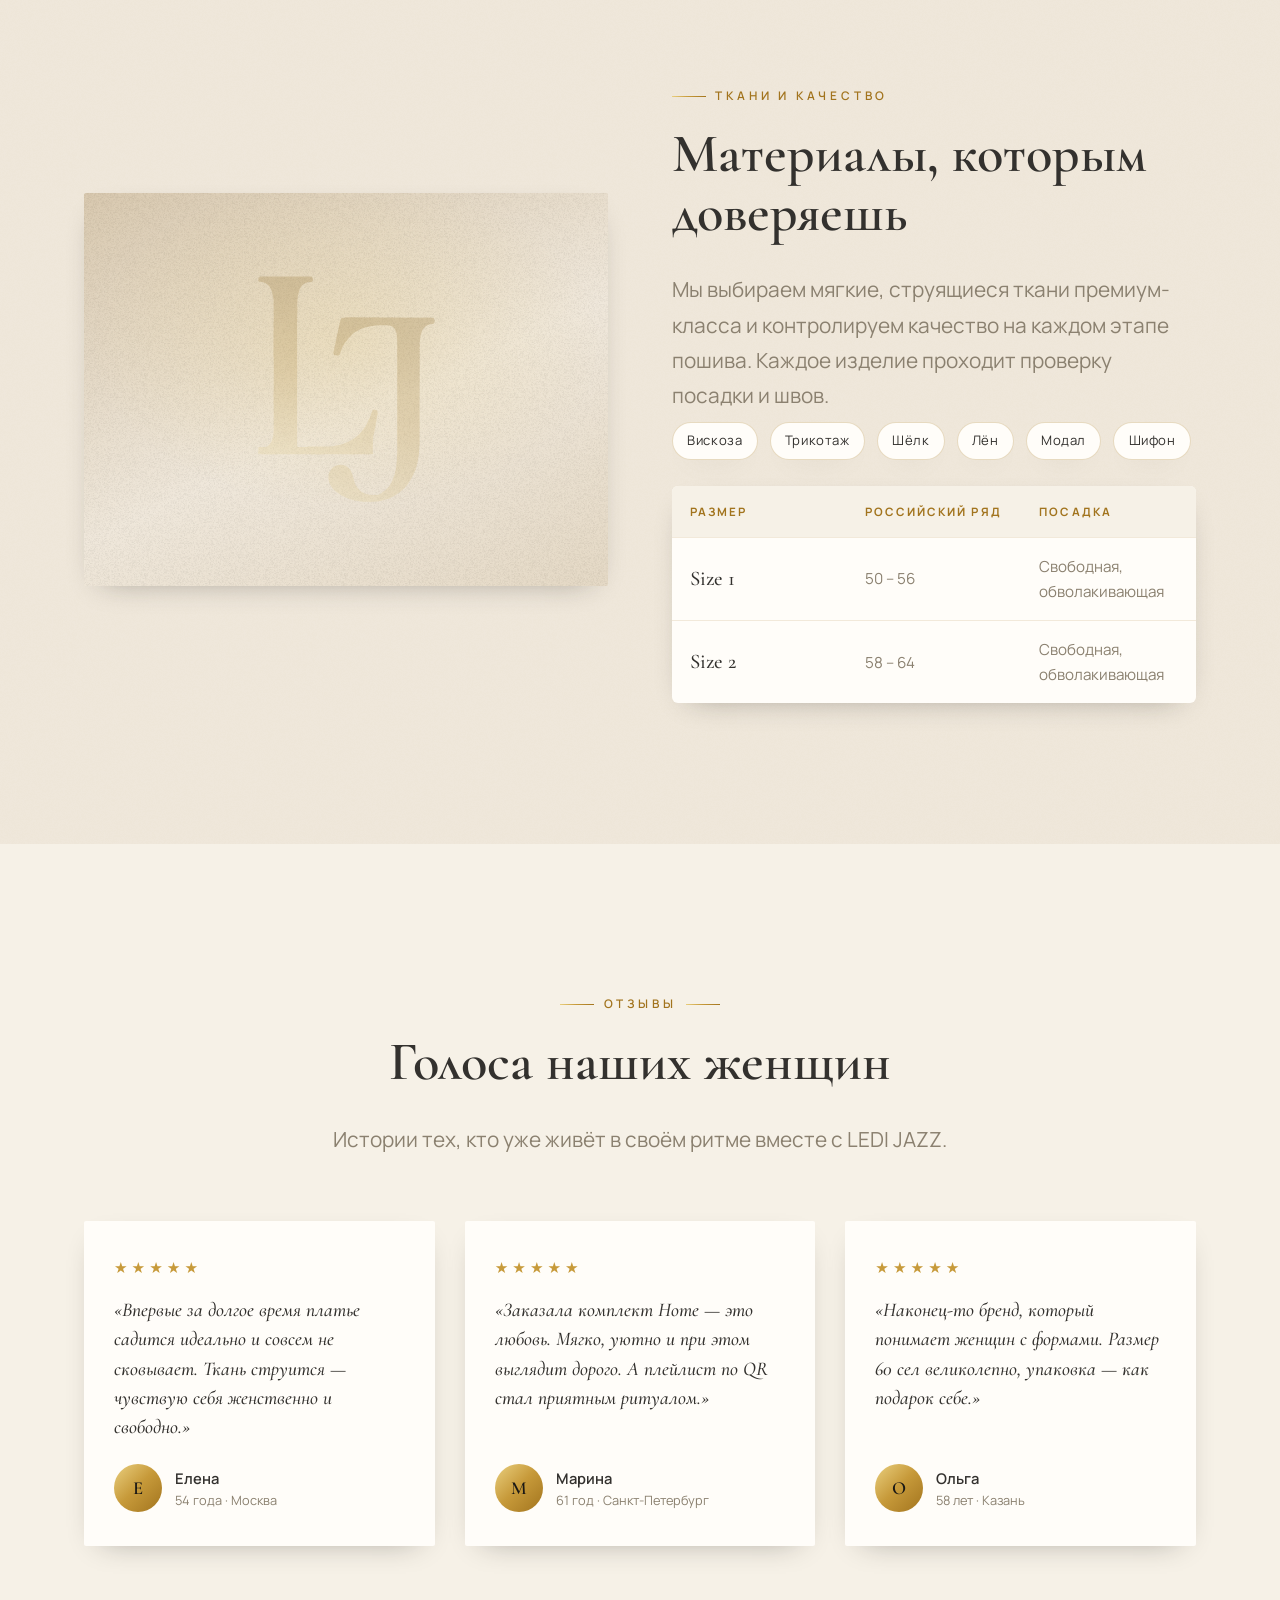
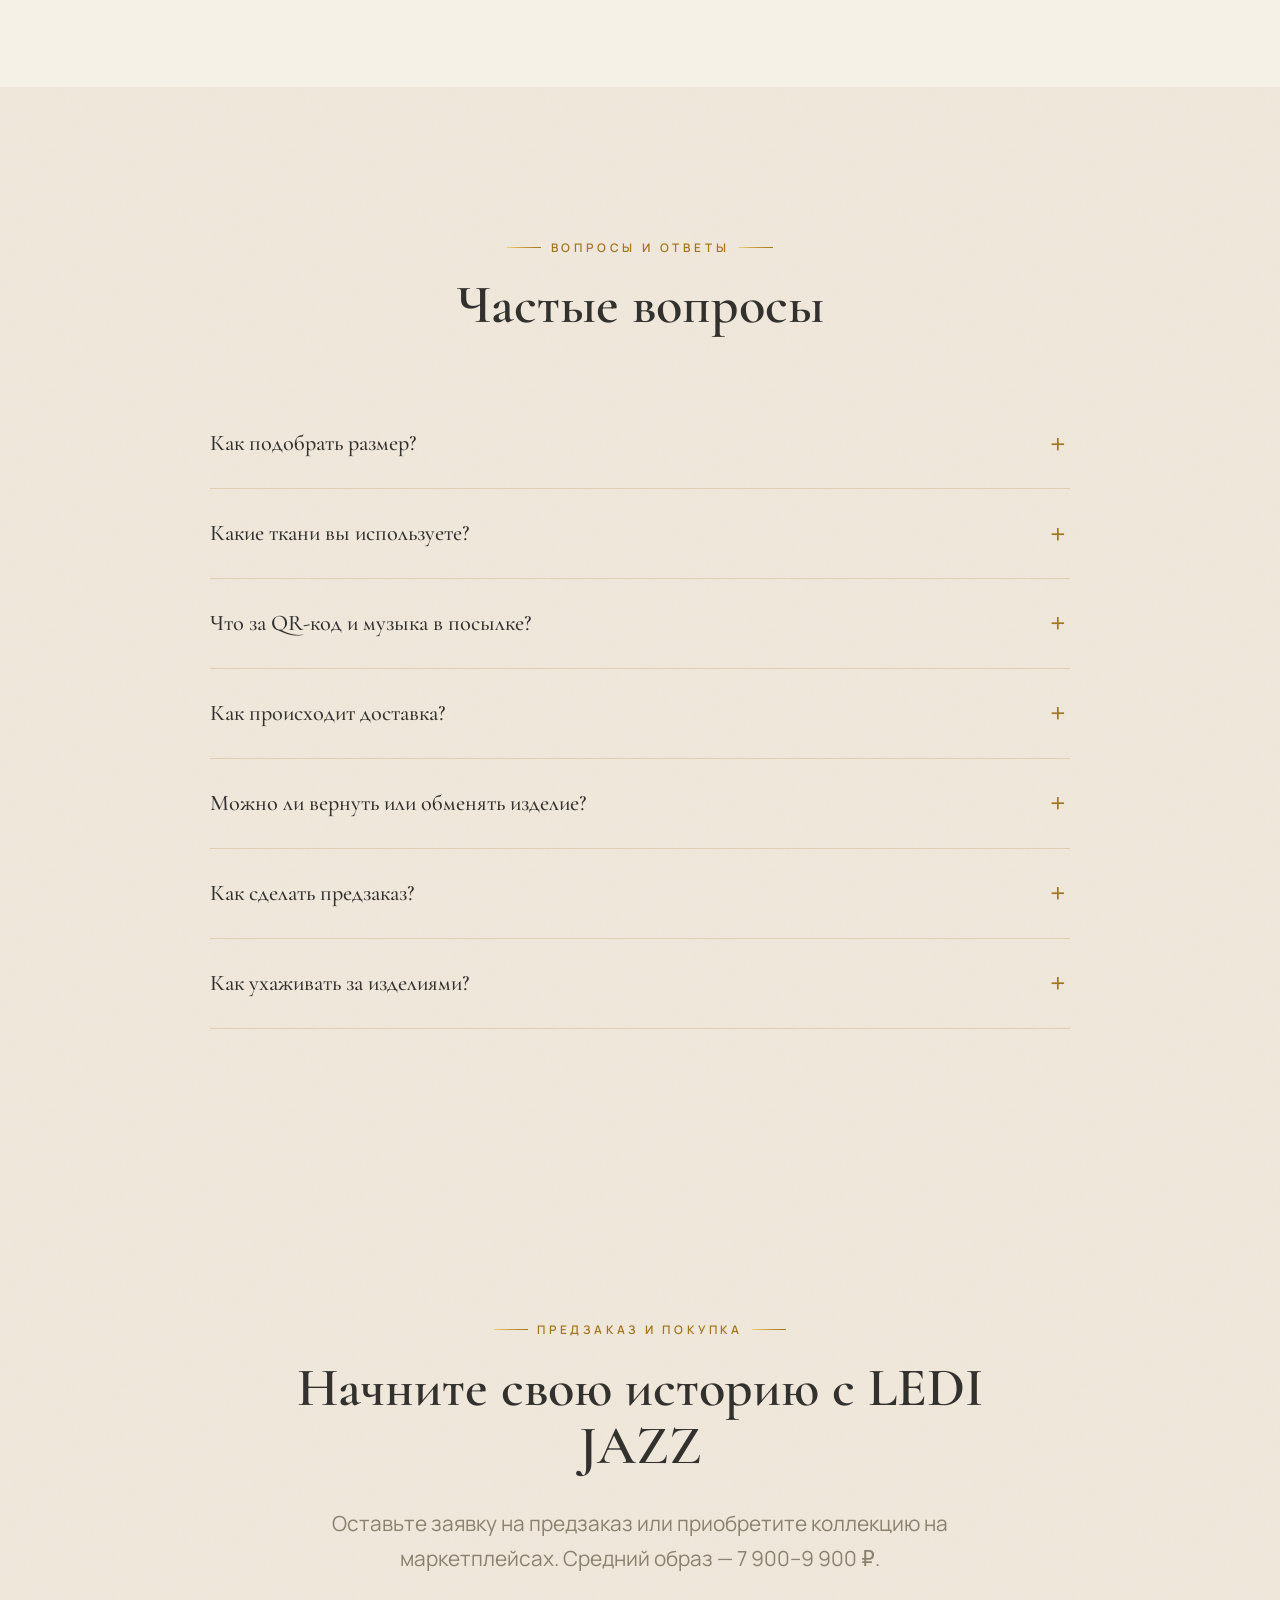
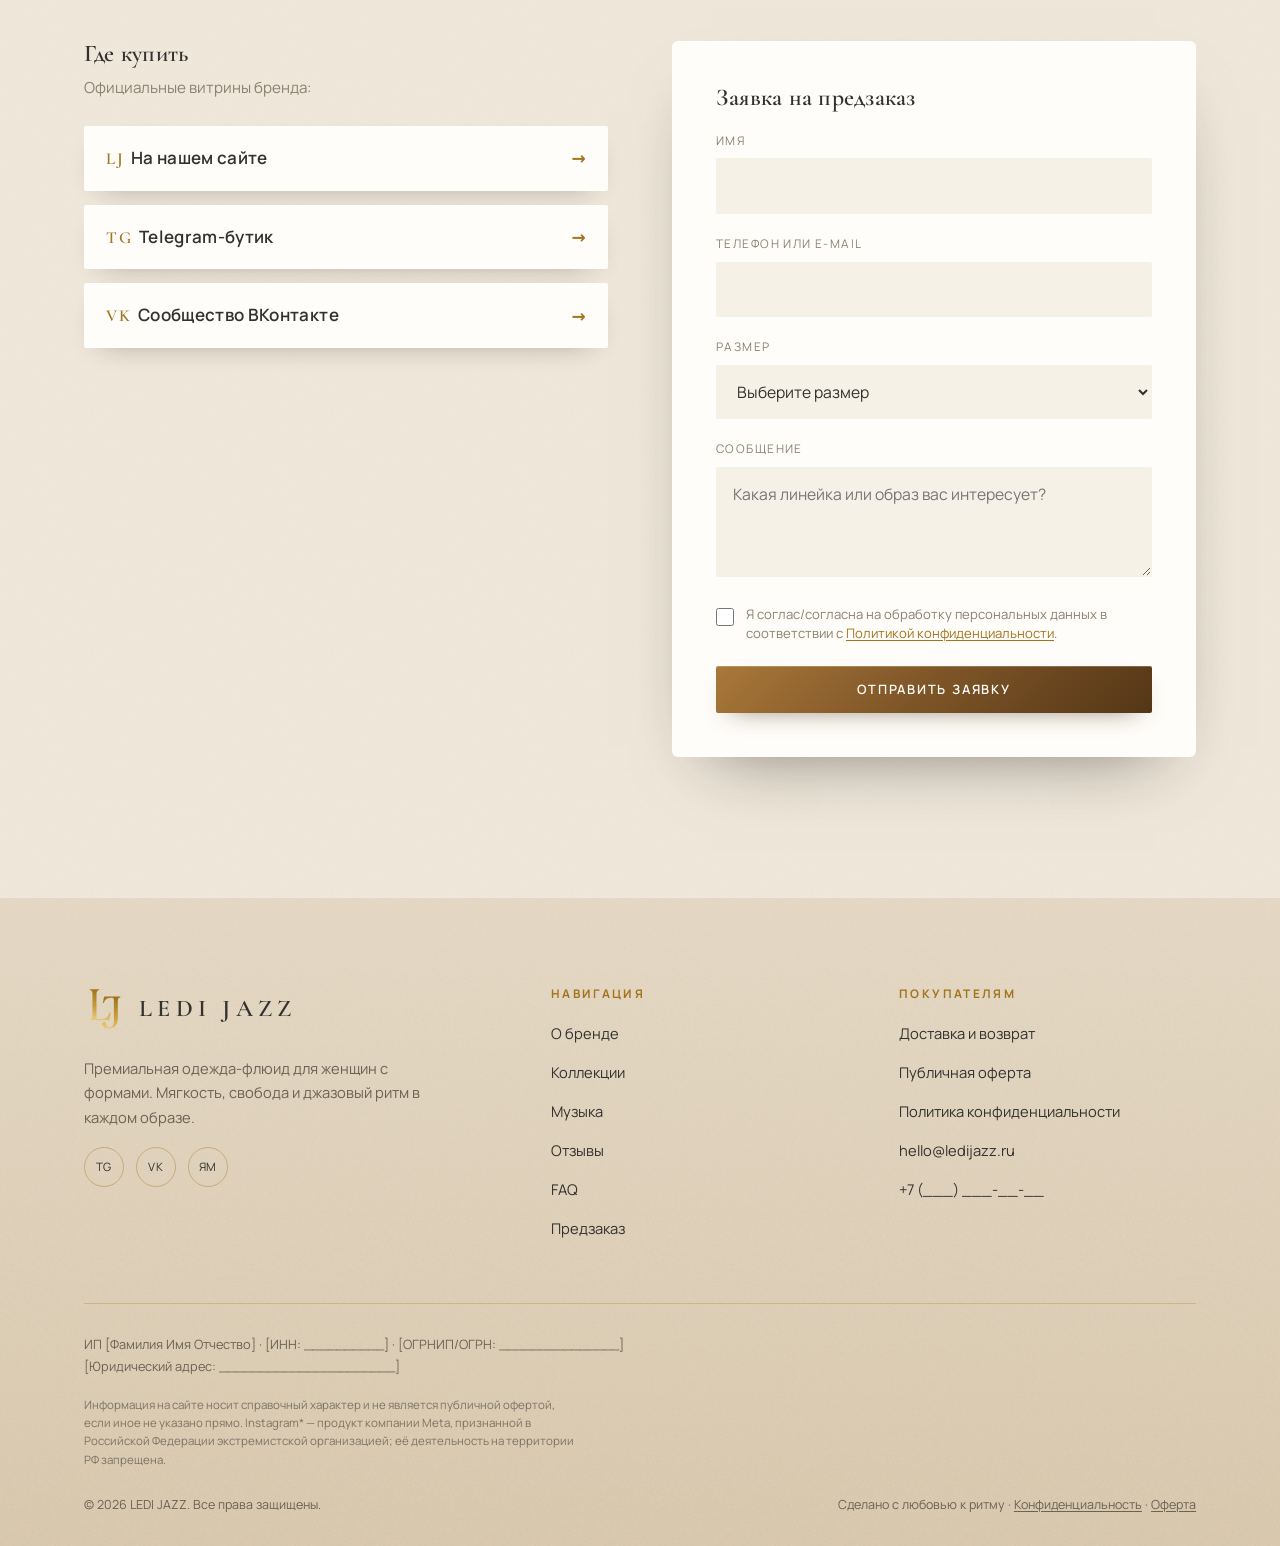
==== commit 26a0534c: "CRM: управление товарами — добавление, редактирование, фото, справочники - Панель: вкладки «Товары»," ====
--- a/index.html
+++ b/index.html
@@ -19,7 +19,7 @@
   <link rel="apple-touch-icon" href="assets/img/favicon-512.png" />
   <link rel="preload" href="assets/fonts/cormorant-garamond-600-normal-cyrillic.woff2" as="font" type="font/woff2" crossorigin />
   <link rel="preload" href="assets/fonts/manrope-400-normal-cyrillic.woff2" as="font" type="font/woff2" crossorigin />
-  <link rel="stylesheet" href="assets/css/styles.css" />
+  <link rel="stylesheet" href="assets/css/styles.css?v=20261103" />
 </head>
 <body>
 
@@ -523,6 +523,7 @@
 
   <script src="assets/js/config.js"></script>
   <script src="assets/js/main.js"></script>
-  <script src="assets/js/shop.js"></script>
+  <script src="assets/js/catalog-default.js?v=20261103"></script>
+  <script src="assets/js/shop.js?v=20261103"></script>
 </body>
 </html>
--- a/assets/css/styles.css
+++ b/assets/css/styles.css
@@ -382,6 +382,9 @@
 
 /* ----------------------------- Audience / Lifestyle --------------------- */
 .split { display: grid; grid-template-columns: 1fr 1fr; gap: clamp(28px, 5vw, 80px); align-items: center; }
+/* колонки grid не должны раздуваться под min-content содержимого (иначе
+   таблица размеров вызывала горизонтальное переполнение на мобильных) */
+.split > * { min-width: 0; }
 .split.rev .split-media { order: -1; }
 .stat-row { display: flex; gap: clamp(20px, 4vw, 46px); margin-top: 30px; flex-wrap: wrap; }
 .stat .n { font-family: var(--serif); font-size: 2.6rem; line-height: 1; background: var(--gold-grad); -webkit-background-clip: text; background-clip: text; -webkit-text-fill-color: transparent; }
@@ -392,7 +395,8 @@
 /* ----------------------------- Fabrics & sizes -------------------------- */
 .fabric-list { display: flex; flex-wrap: wrap; gap: 12px; margin-top: 8px; }
 .chip { padding: .55em 1.1em; background: var(--white); border: 1px solid color-mix(in srgb, var(--bronze) 26%, transparent); border-radius: 100px; font-size: .82rem; letter-spacing: .04em; color: var(--graphite); box-shadow: var(--shadow-sm); }
-.size-table { width: 100%; border-collapse: collapse; margin-top: 26px; font-size: .95rem; background: var(--white); border-radius: 6px; overflow: hidden; box-shadow: var(--shadow-sm); }
+.size-table { width: 100%; table-layout: fixed; border-collapse: collapse; margin-top: 26px; font-size: .95rem; background: var(--white); border-radius: 6px; overflow: hidden; box-shadow: var(--shadow-sm); }
+.size-table th, .size-table td { overflow-wrap: anywhere; }
 .size-table th, .size-table td { text-align: left; padding: 16px 18px; border-bottom: 1px solid color-mix(in srgb, var(--bronze) 14%, transparent); }
 .size-table tr:last-child td { border-bottom: none; }
 .size-table th { font-family: var(--sans); font-weight: 700; font-size: .72rem; letter-spacing: .18em; text-transform: uppercase; color: var(--bronze); background: var(--ivory); }
@@ -589,6 +593,7 @@
   transition: transform .5s var(--ease); box-shadow: -30px 0 70px -40px rgba(26,24,21,.7);
 }
 .cart-drawer.open { transform: none; }
+.cart-drawer:not(.open) { box-shadow: none; visibility: hidden; transition: transform .5s var(--ease), visibility 0s .5s; }
 .cart-drawer .cart-head {
   display: flex; align-items: center; justify-content: space-between;
   padding: 24px 26px; border-bottom: 1px solid color-mix(in srgb, var(--bronze) 18%, transparent);
@@ -729,3 +734,77 @@
 @media (max-width: 380px) {
   .product-grid { grid-template-columns: 1fr; }
 }
+
+/* ---------- Catalog: photos, colors, sale, skeleton (каталог из панели) ---------- */
+.product-card button.p-media { width: 100%; padding: 0; cursor: zoom-in; }
+.product-card .p-photo { transition: opacity .6s var(--ease), transform 1.2s var(--ease); }
+.product-card .p-photo-2 { opacity: 0; }
+@media (hover: hover) {
+  .product-card:hover .p-photo-2 { opacity: 1; }
+  .product-card:hover .p-photo { transform: scale(1.03); }
+}
+.product-card .p-name a { color: inherit; }
+.product-card .p-old { font-family: var(--sans); font-size: .82rem; color: var(--muted); margin-left: 6px; }
+.product-card .p-off, .qv .p-off { display: inline-block; margin-left: 8px; font-family: var(--sans); font-size: .68rem; font-weight: 700; letter-spacing: .06em; color: #fff; background: #9c3b3b; border-radius: 100px; padding: 2px 8px; vertical-align: middle; }
+.p-dots { display: flex; align-items: center; gap: 5px; margin-top: 6px; }
+.p-dots i { width: 14px; height: 14px; border-radius: 50%; box-shadow: inset 0 0 0 1px rgba(26,24,21,.18); background-size: cover; }
+.p-dots em { font-style: normal; font-size: .72rem; color: var(--muted); }
+.product-card .p-more { width: 100%; padding: .95em 1em; font-size: .7rem; }
+.product-card.sold-out .p-photo, .product-card.sold-out .p-emblem { filter: grayscale(.6); opacity: .7; }
+.p-badge.p-badge-out { left: auto; right: 12px; background: var(--white); color: var(--graphite); }
+.p-skel .p-media { background: linear-gradient(100deg, var(--sand) 30%, var(--ivory) 50%, var(--sand) 70%); background-size: 300% 100%; animation: skel 1.4s linear infinite; }
+.p-skel .p-body span { display: block; height: 12px; border-radius: 6px; background: var(--sand); margin-bottom: 8px; }
+.p-skel .p-body span:nth-child(2) { width: 70%; height: 18px; }
+.p-skel .p-body span:nth-child(3) { width: 40%; }
+@keyframes skel { from { background-position: 100% 0; } to { background-position: -200% 0; } }
+.cart-line .thumb, .co-line .thumb { background-size: cover; background-position: center; }
+
+/* ---------- Карточка товара (быстрый просмотр) ---------- */
+.qv-overlay { z-index: 402; }
+.qv {
+  position: fixed; z-index: 403; left: 50%; top: 50%; width: min(980px, calc(100vw - 32px)); max-height: calc(100svh - 48px);
+  transform: translate(-50%, -46%) scale(.98); opacity: 0; visibility: hidden;
+  transition: transform .45s var(--ease), opacity .35s var(--ease), visibility .35s;
+  background: var(--ivory); border-radius: 10px; overflow: auto; box-shadow: var(--shadow-md);
+  display: grid; grid-template-columns: 1.05fr 1fr; overscroll-behavior: contain;
+}
+.qv.open { transform: translate(-50%, -50%); opacity: 1; visibility: visible; }
+.qv-close { position: absolute; top: 10px; right: 10px; z-index: 5; width: 42px; height: 42px; border-radius: 50%; font-size: 1.7rem; line-height: 1; display: grid; place-items: center; background: color-mix(in srgb, var(--white) 85%, transparent); backdrop-filter: blur(6px); color: var(--graphite); }
+.qv-gal { position: relative; background: linear-gradient(155deg, var(--sand-2), var(--cream)); min-width: 0; }
+.qv-gal .p-badge { position: absolute; top: 14px; left: 14px; background: var(--noir); color: var(--gold-lt); font-size: .62rem; letter-spacing: .18em; text-transform: uppercase; padding: 5px 10px; border-radius: 100px; }
+.qv-track { display: flex; overflow-x: auto; scroll-snap-type: x mandatory; scrollbar-width: none; aspect-ratio: 4/5; }
+.qv-track::-webkit-scrollbar { display: none; }
+.qv-slide { flex: 0 0 100%; scroll-snap-align: start; display: grid; place-items: center; }
+.qv-slide img:not(.p-emblem) { width: 100%; height: 100%; object-fit: cover; }
+.qv-slide .p-emblem { width: 40%; opacity: .24; }
+.qv-thumbs { display: flex; gap: 8px; padding: 10px; overflow-x: auto; }
+.qv-thumbs button { flex: none; width: 54px; height: 66px; border-radius: 4px; background-size: cover; background-position: center; opacity: .55; outline: 2px solid transparent; outline-offset: 1px; transition: all .25s; }
+.qv-thumbs button.on { opacity: 1; outline-color: var(--brown); }
+.qv-info { padding: clamp(22px, 4vw, 40px); display: flex; flex-direction: column; gap: 10px; }
+.qv-info .p-ln { font-size: .66rem; letter-spacing: .24em; text-transform: uppercase; color: var(--bronze); }
+.qv-name { font-size: clamp(1.7rem, 3.4vw, 2.4rem); padding-right: 36px; }
+.qv .p-price { font-family: var(--serif); font-size: 1.8rem; color: var(--graphite); }
+.qv .p-old { font-family: var(--sans); font-size: .95rem; color: var(--muted); margin-left: 8px; }
+.qv-opt { margin-top: 6px; }
+.qv-lbl { font-size: .74rem; letter-spacing: .12em; text-transform: uppercase; color: var(--muted); margin-bottom: 8px; }
+.qv-lbl b { color: var(--graphite); letter-spacing: .04em; text-transform: none; font-weight: 600; font-size: .86rem; }
+.qv-sw { display: flex; flex-wrap: wrap; gap: 8px; }
+.qv-sw button { width: 40px; height: 40px; border-radius: 50%; padding: 4px; border: 1.5px solid transparent; transition: border-color .2s; }
+.qv-sw button i { display: block; width: 100%; height: 100%; border-radius: 50%; box-shadow: inset 0 0 0 1px rgba(26,24,21,.18); }
+.qv-sw button.on { border-color: var(--brown); }
+.qv-sz { display: flex; flex-wrap: wrap; gap: 8px; }
+.qv-sz button { min-width: 52px; padding: .7em 1em; border-radius: 100px; font-size: .84rem; font-weight: 600; background: var(--white); border: 1px solid color-mix(in srgb, var(--bronze) 25%, transparent); transition: all .2s; }
+.qv-sz button.on { background: var(--btn-grad); color: #fff; border-color: transparent; }
+.qv-msg { min-height: 1.2em; font-size: .82rem; color: #9c3b3b; }
+.qv-add { width: 100%; }
+.qv-add[disabled] { opacity: .6; cursor: not-allowed; }
+.qv-desc { font-size: .95rem; color: #54504a; line-height: 1.7; margin-top: 8px; }
+.qv-spec { display: grid; grid-template-columns: auto 1fr; gap: 6px 16px; font-size: .86rem; margin-top: 6px; }
+.qv-spec dt { color: var(--muted); }
+.qv-spec dd { margin: 0; color: var(--graphite); }
+@media (max-width: 760px) {
+  .qv { left: 0; right: 0; top: auto; bottom: 0; width: 100%; max-height: 94svh; transform: translateY(100%); border-radius: 18px 18px 0 0; grid-template-columns: 1fr; }
+  .qv.open { transform: none; }
+  .qv-info { padding-bottom: calc(26px + env(safe-area-inset-bottom)); }
+  .qv-track { aspect-ratio: 4 / 5; max-height: 62svh; }
+}
